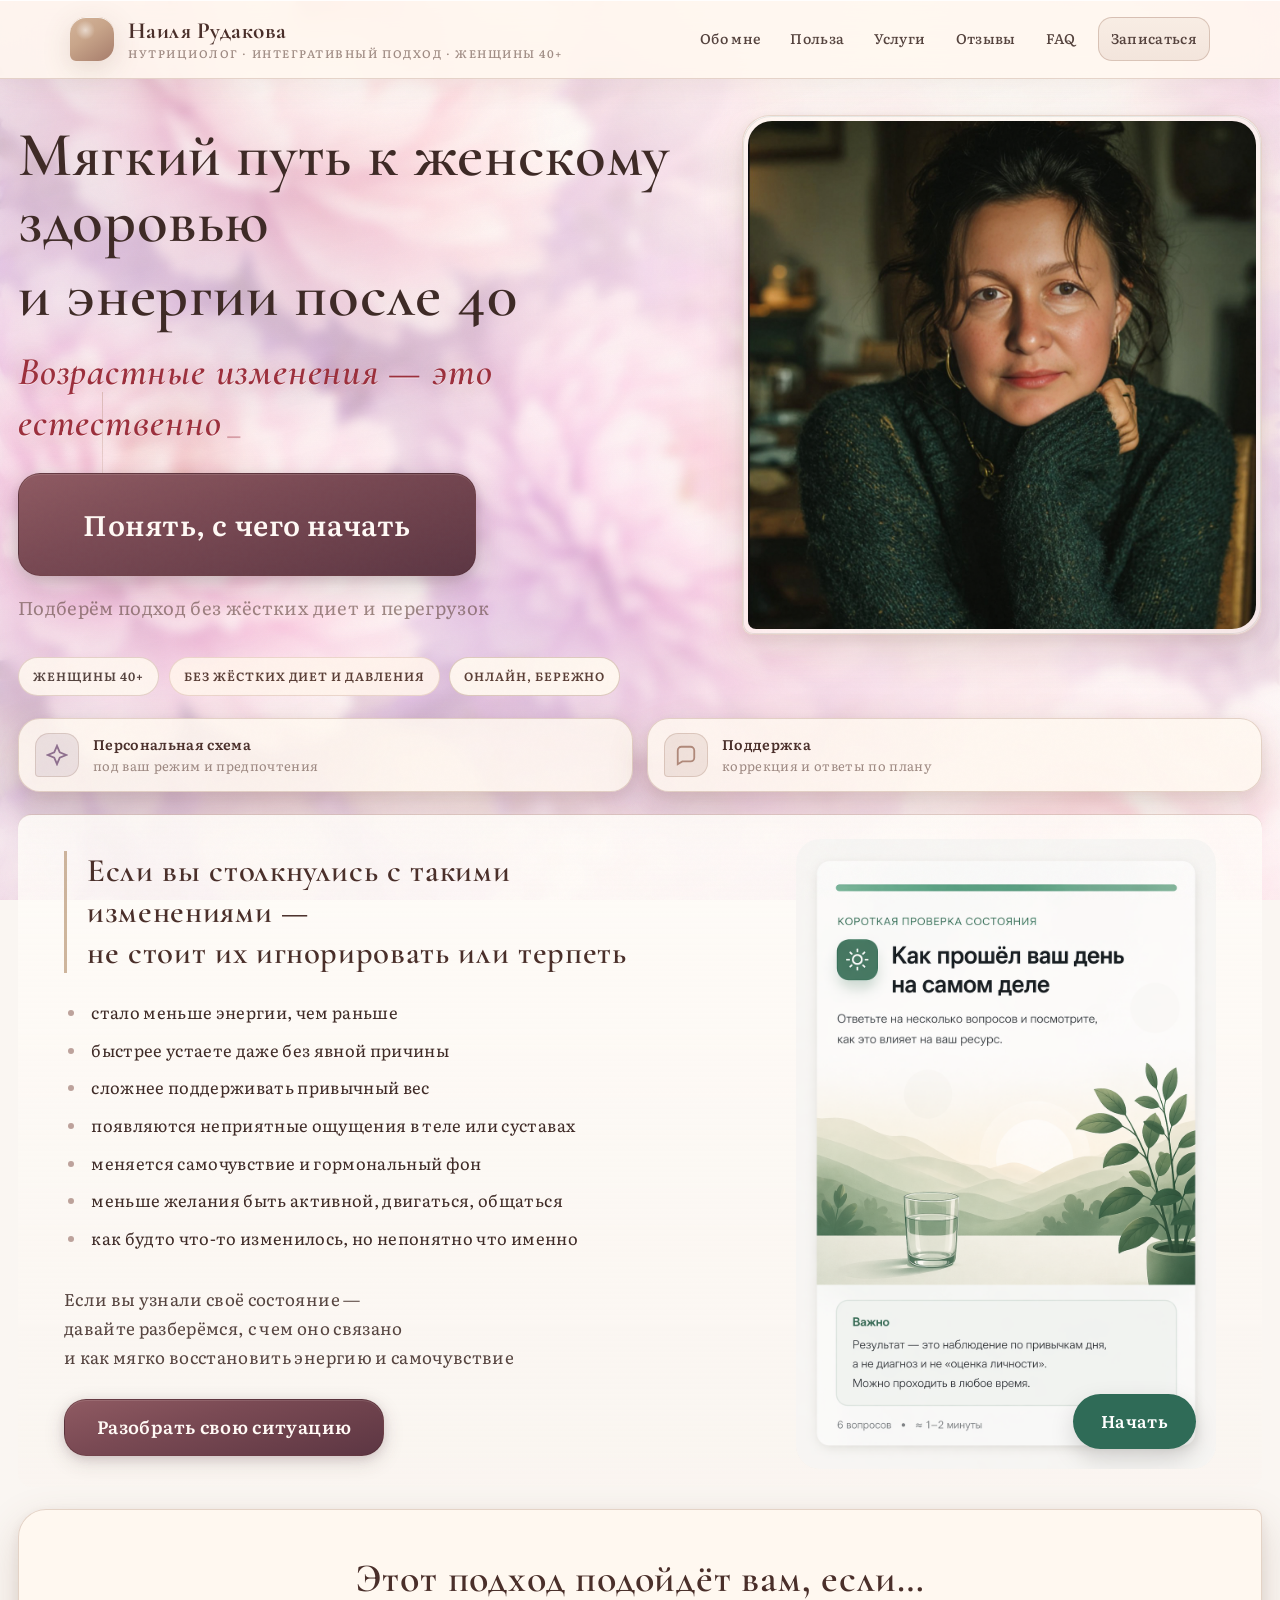
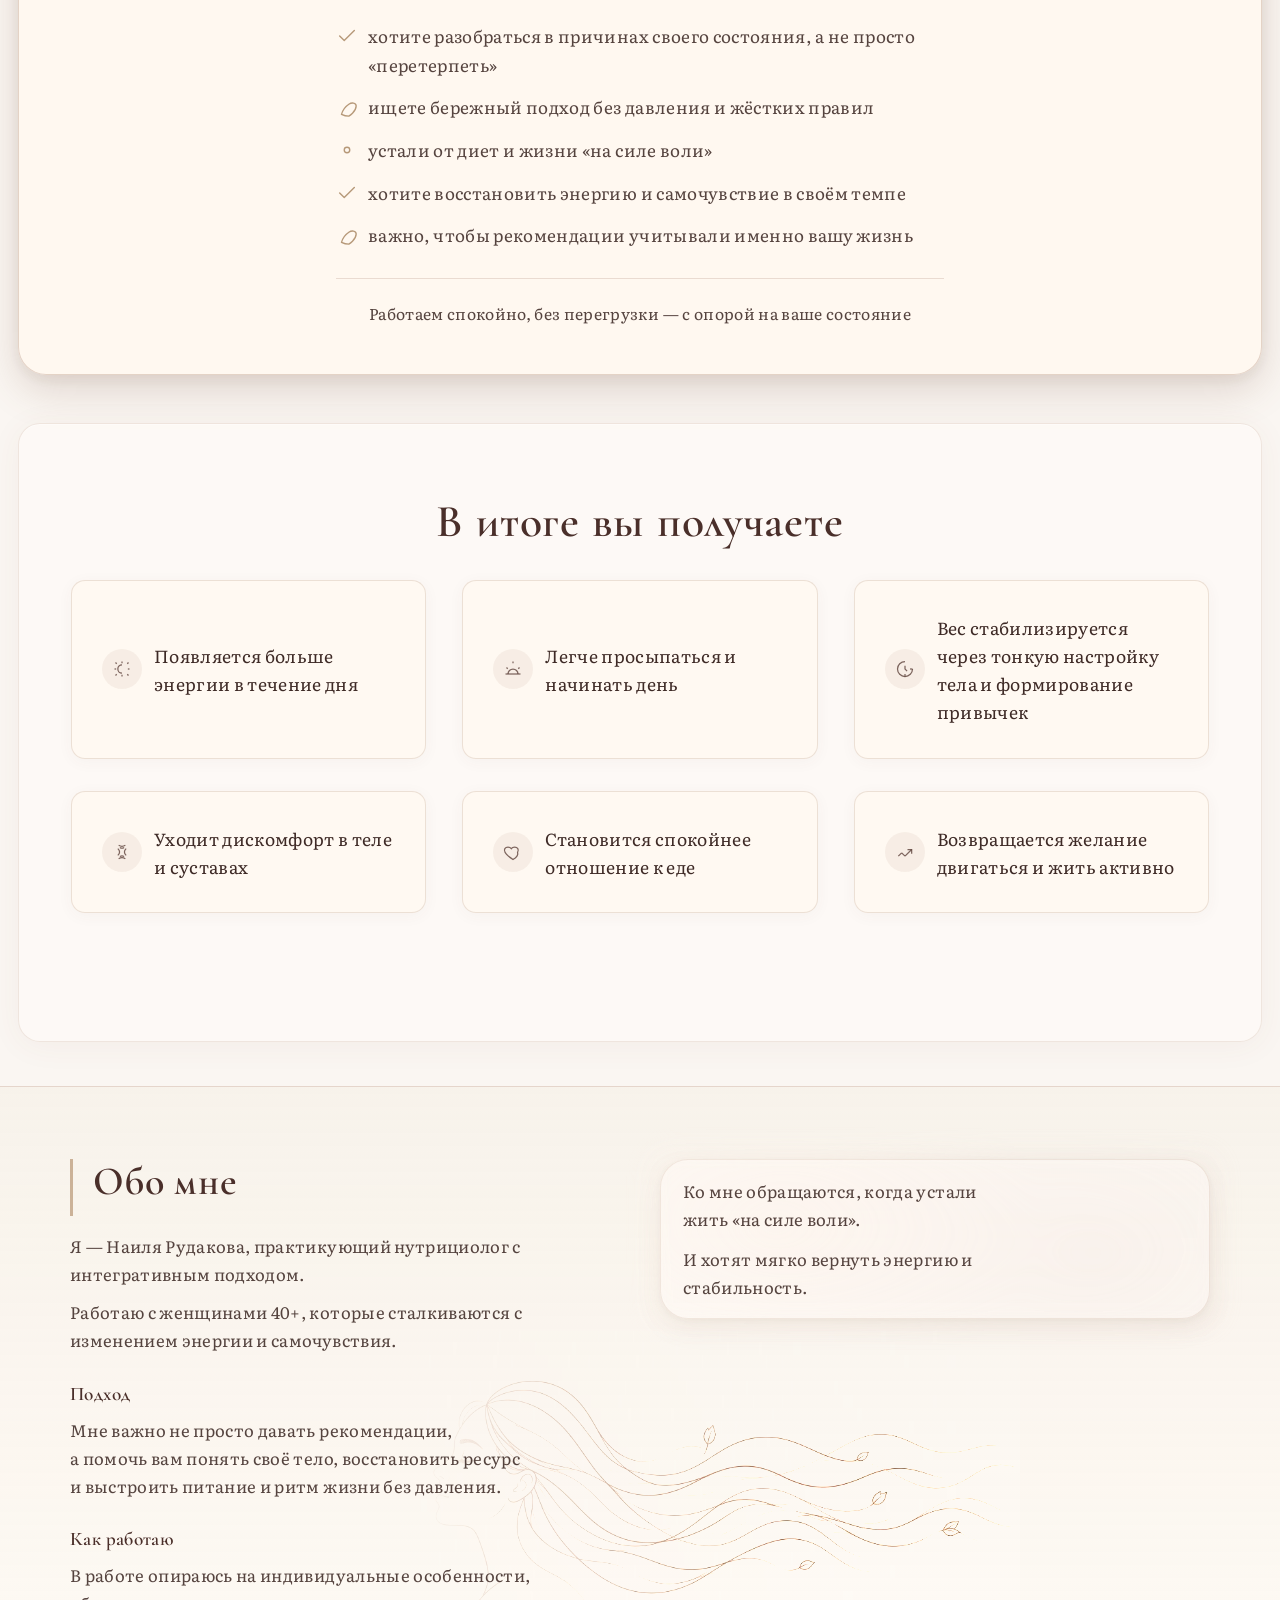
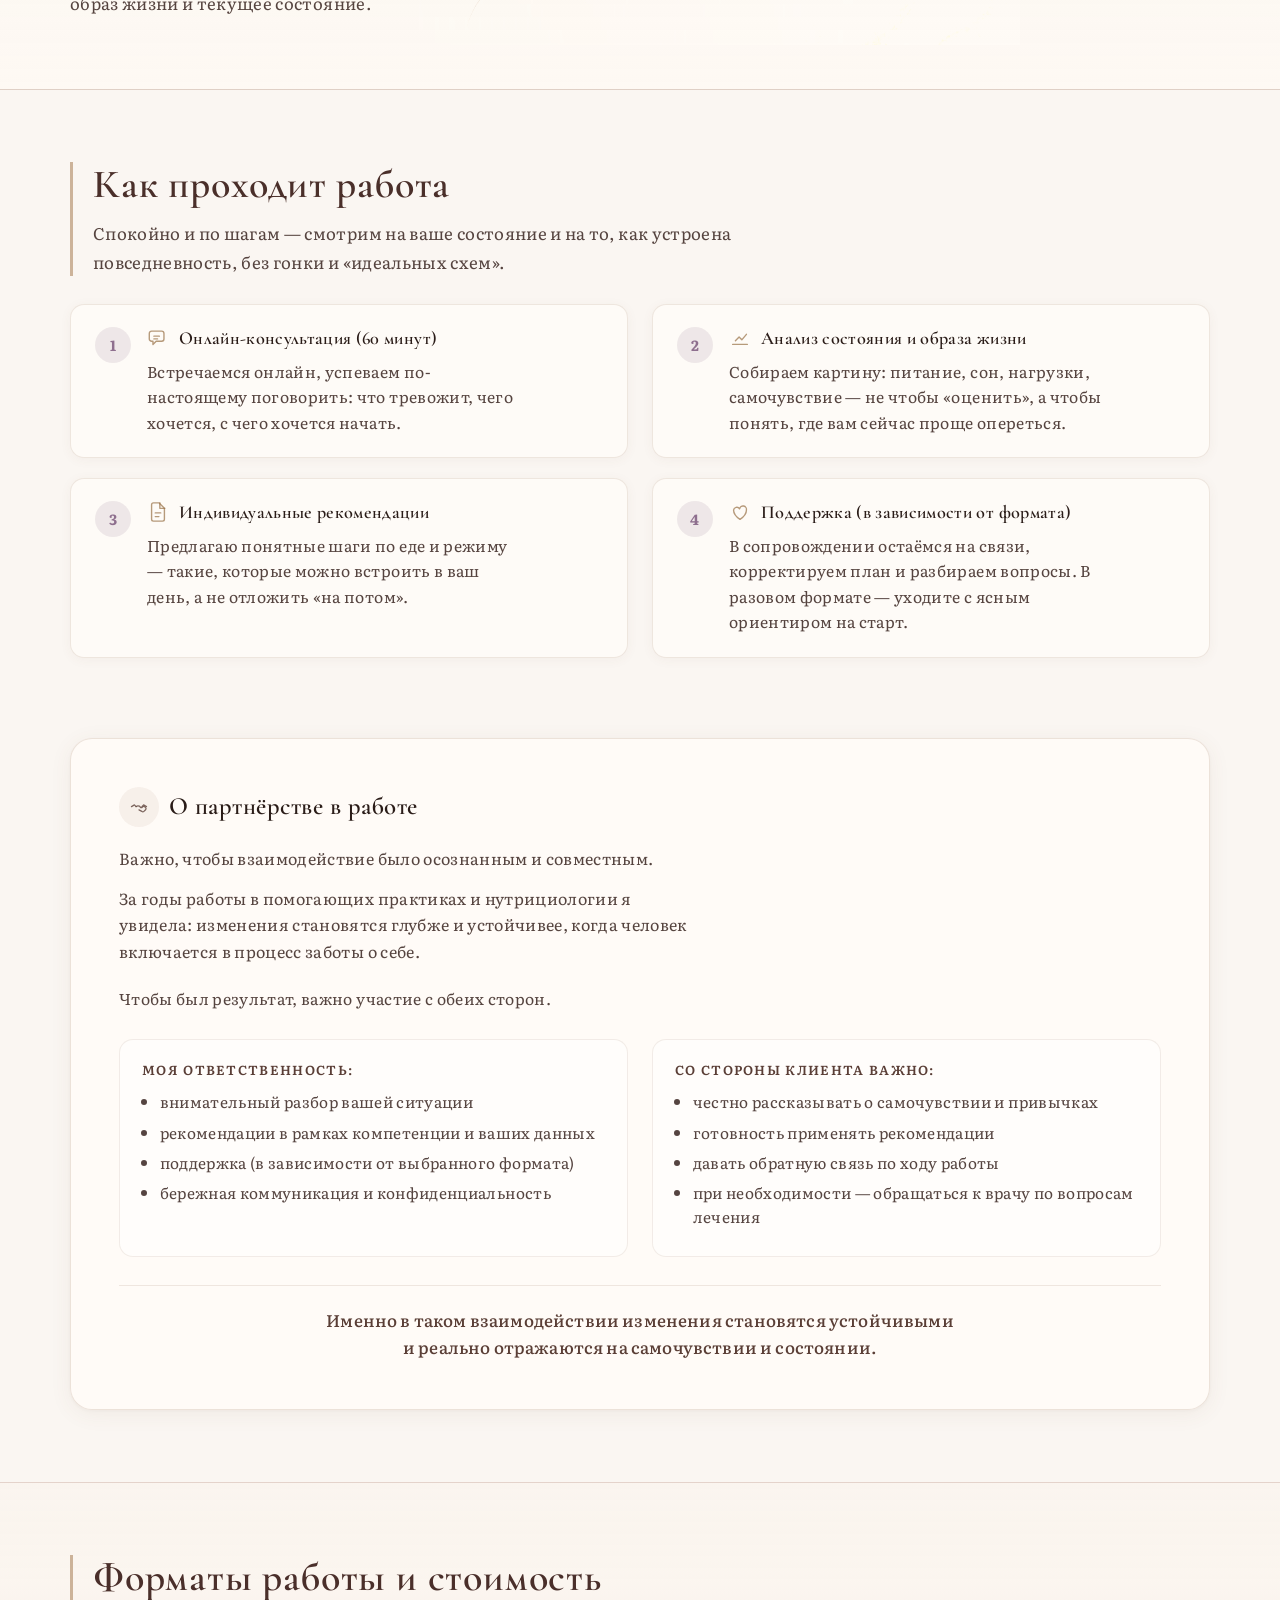
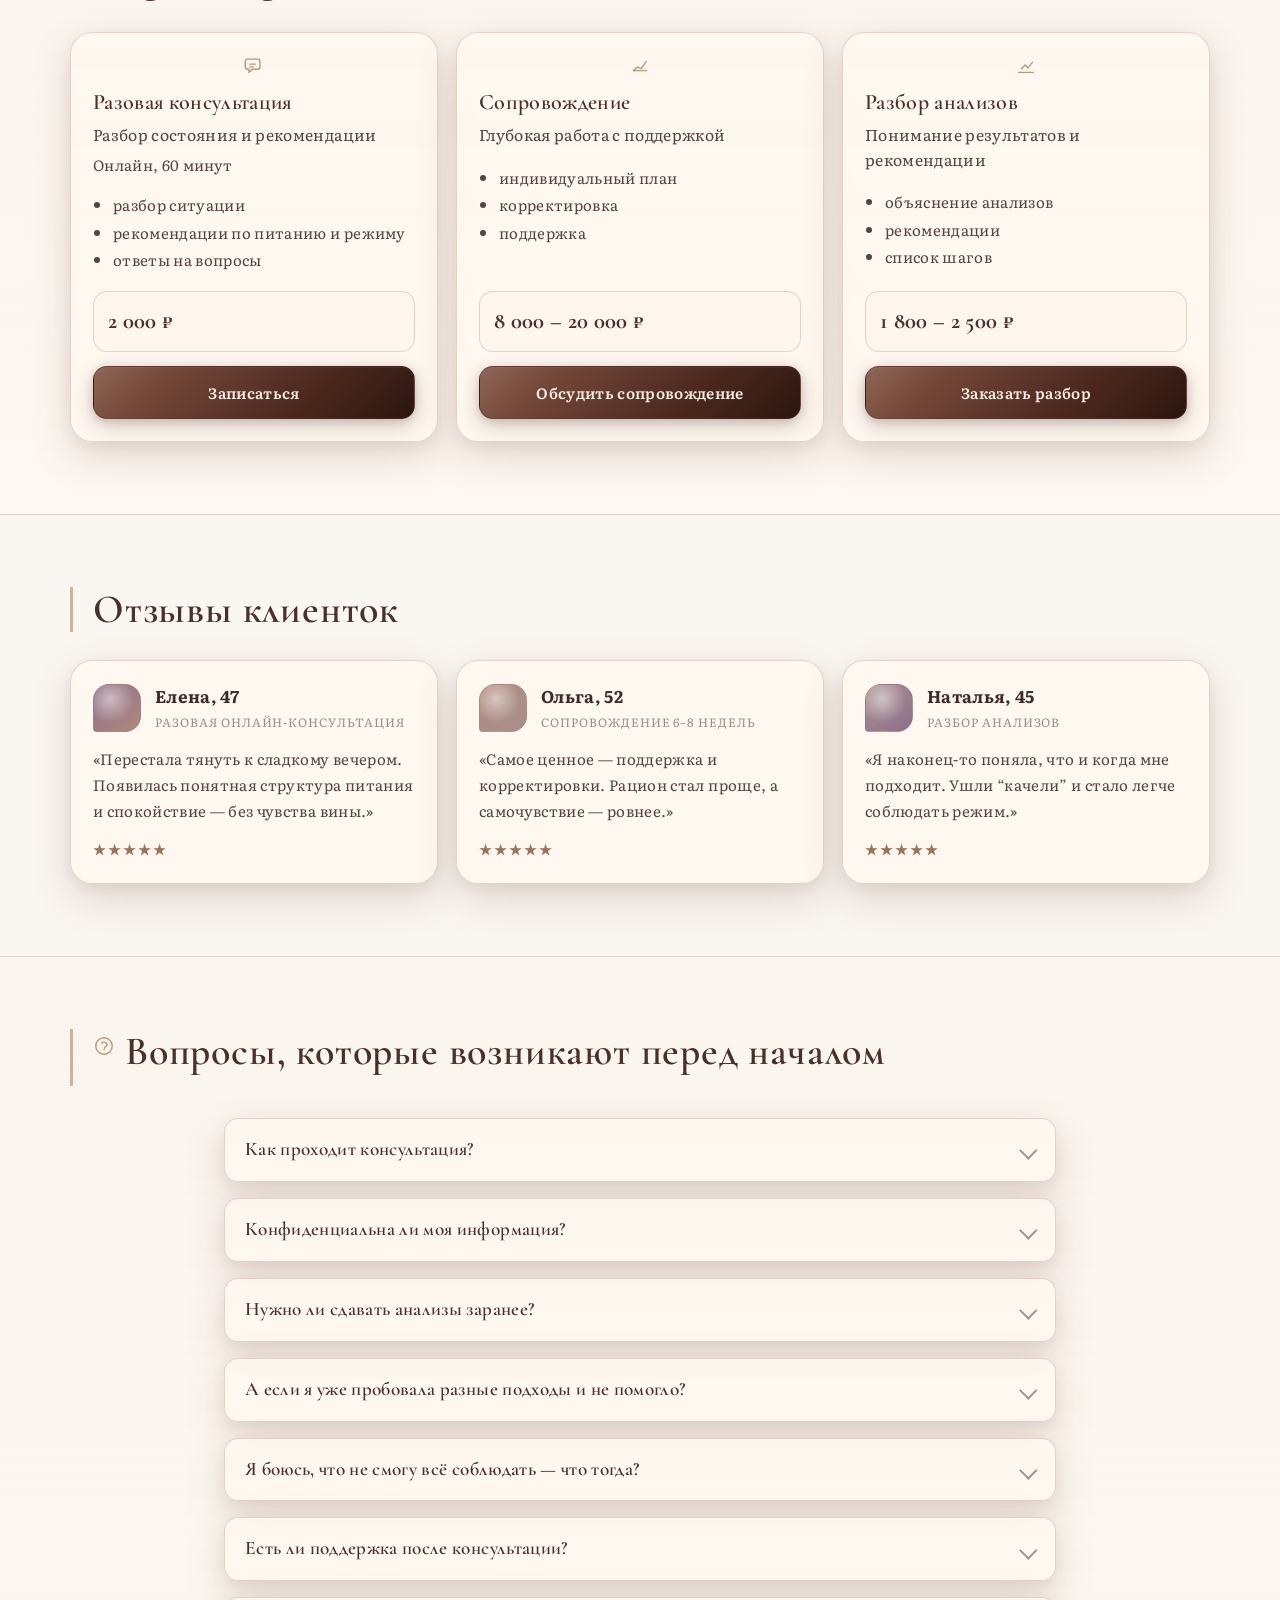
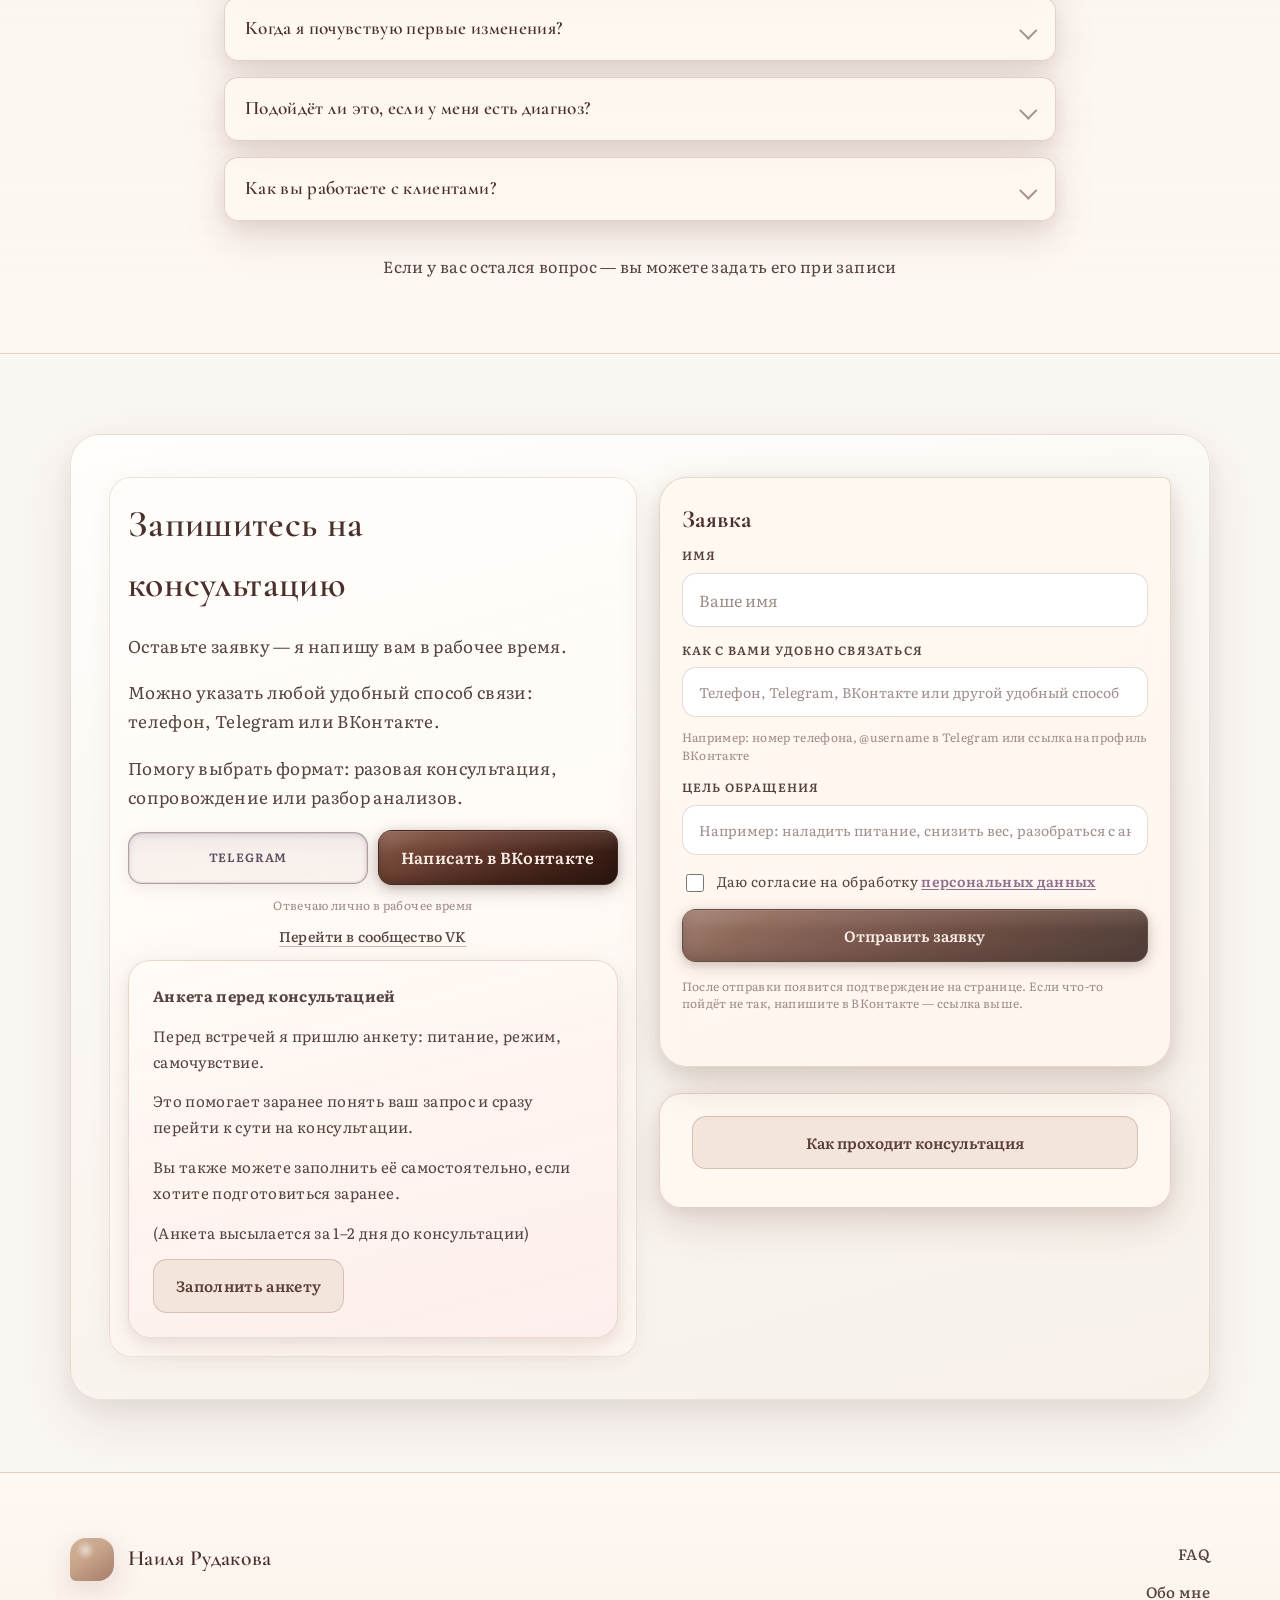
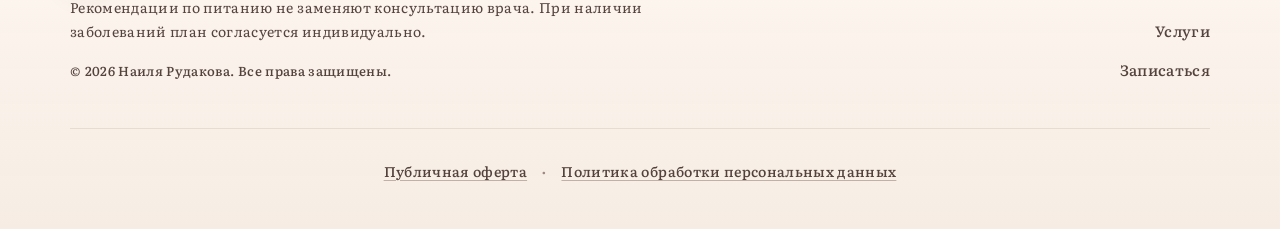
==== index.html @ 6309d4cb "add basic SEO setup" ====
<!doctype html>
<html lang="ru">
  <head>
    <meta charset="UTF-8" />
    <meta name="viewport" content="width=device-width, initial-scale=1" />
    <title>Нутрициолог Наиля Рудакова — питание без жёстких диет и давления</title>
    <meta
      name="description"
      content="Консультации нутрициолога Наили Рудаковой: мягкий подход к питанию, поддержка привычек, работа с режимом, самочувствием и отношением к еде без жёстких диет."
    />
    <link rel="canonical" href="https://natur-sate.vercel.app/" />
    <meta name="robots" content="index, follow" />

    <meta property="og:type" content="website" />
    <meta property="og:url" content="https://natur-sate.vercel.app/" />
    <meta property="og:title" content="Нутрициолог Наиля Рудакова" />
    <meta
      property="og:description"
      content="Мягкий подход к питанию без жёстких диет, давления и чувства вины. Консультации и сопровождение нутрициолога."
    />
    <meta property="og:site_name" content="Нутрициолог Наиля Рудакова" />

    <meta name="twitter:card" content="summary_large_image" />
    <meta name="twitter:title" content="Нутрициолог Наиля Рудакова" />
    <meta
      name="twitter:description"
      content="Мягкий подход к питанию без жёстких диет, давления и чувства вины."
    />

    <link rel="preconnect" href="https://fonts.googleapis.com" />
    <link rel="preconnect" href="https://fonts.gstatic.com" crossorigin />
    <link
      href="https://fonts.googleapis.com/css2?family=Cormorant+Garamond:ital,wght@0,500;0,600;0,700;1,500;1,600&family=Literata:ital,wght@0,400;0,500;0,600;1,400&display=swap"
      rel="stylesheet"
    />

    <link rel="stylesheet" href="./styles.css?v=icons-1" />
  </head>

  <body>
    <a class="skip-link" href="#main">Перейти к содержимому</a>
    <div class="page-noise" aria-hidden="true"></div>
    <div class="page-bloom page-bloom--1" aria-hidden="true"></div>
    <div class="page-bloom page-bloom--2" aria-hidden="true"></div>

    <header class="site-header">
      <div class="container header-inner">
        <a class="brand" href="#top" aria-label="На главную">
          <span class="brand-mark" aria-hidden="true"></span>
          <span class="brand-text">
            <span class="brand-name">Наиля Рудакова</span>
            <span class="brand-sub">нутрициолог · интегративный подход · женщины 40+</span>
          </span>
        </a>

        <nav class="nav" aria-label="Навигация">
          <a href="#about">Обо мне</a>
          <a href="#easier">Польза</a>
          <a href="#programs">Услуги</a>
          <a href="#reviews">Отзывы</a>
          <a href="#faq">FAQ</a>
          <a class="nav-cta" href="#contact">Записаться</a>
        </nav>

        <button class="burger" type="button" aria-label="Открыть меню" aria-expanded="false">
          <span class="burger-lines" aria-hidden="true"></span>
        </button>
      </div>

      <div class="mobile-nav" aria-label="Мобильная навигация">
        <a href="#about">Обо мне</a>
        <a href="#easier">Польза</a>
        <a href="#programs">Услуги</a>
        <a href="#reviews">Отзывы</a>
        <a href="#faq">FAQ</a>
        <a class="nav-cta" href="#contact">Записаться</a>
      </div>
    </header>

    <main id="main">
      <section class="hero" id="top">
        <div class="container hero-body">
          <div class="hero-main-row">
            <div class="hero-copy">
              <h1 class="hero-title">
                Мягкий путь к женскому здоровью
                <span class="text-accent">и энергии после 40</span>
              </h1>
              <p class="hero-subtitle" id="heroSubtitle" aria-live="polite">
                <span class="hero-subtitle__text" id="heroSubtitleText"></span
                ><span class="hero-subtitle__cursor" id="heroSubtitleCursor" aria-hidden="true"
                  >_</span
                >
              </p>

              <div class="hero-cta">
                <a
                  class="hero-cta__btn"
                  href="https://t.me/nutri_helper1_bot?start=site"
                  target="_blank"
                  rel="noopener noreferrer"
                  >Понять, с чего начать</a>
                <p class="hero-cta__hint">Подберём подход без жёстких диет и перегрузок</p>
              </div>
            </div>

            <figure class="hero-portrait">
              <div class="hero-portrait-frame">
                <img
                  src="./IMG_20260403_135701_228.jpg"
                  alt="Наиля Рудакова — практикующий нутрициолог"
                  width="640"
                  height="640"
                  decoding="async"
                  fetchpriority="high"
                />
              </div>
            </figure>
          </div>

          <div class="hero-badges" aria-label="Ключевые преимущества">
            <span class="badge">женщины 40+</span>
            <span class="badge badge-soft">без жёстких диет и давления</span>
            <span class="badge badge-accent">онлайн, бережно</span>
          </div>

          <div class="hero-mini">
            <div class="mini-item">
              <div class="mini-icon" aria-hidden="true">
                <svg viewBox="0 0 24 24" fill="none" stroke="currentColor" stroke-width="2" stroke-linecap="round">
                  <path d="M12 2l3 7 7 3-7 3-3 7-3-7-7-3 7-3 3-7z" />
                </svg>
              </div>
              <div class="mini-text">
                <b>Персональная схема</b>
                <span>под ваш режим и предпочтения</span>
              </div>
            </div>
            <div class="mini-item">
              <div class="mini-icon" aria-hidden="true">
                <svg viewBox="0 0 24 24" fill="none" stroke="currentColor" stroke-width="2" stroke-linecap="round">
                  <path d="M21 15a4 4 0 0 1-4 4H8l-5 3V7a4 4 0 0 1 4-4h10a4 4 0 0 1 4 4v8z" />
                </svg>
              </div>
              <div class="mini-text">
                <b>Поддержка</b>
                <span>коррекция и ответы по плану</span>
              </div>
            </div>
          </div>

          <section class="recognize-section reveal-on-scroll" id="recognize" aria-labelledby="recognize-heading">
            <div class="recognize-inner">
              <div class="recognize-split">
                <div class="recognize-content">
                  <div class="section-head recognize-head">
                    <h2 id="recognize-heading">
                      Если вы столкнулись с такими изменениями —<br />
                      не стоит их игнорировать или терпеть
                    </h2>
                  </div>
                  <ul class="recognize-list">
                    <li>стало меньше энергии, чем раньше</li>
                    <li>быстрее устаете даже без явной причины</li>
                    <li>сложнее поддерживать привычный вес</li>
                    <li>появляются неприятные ощущения в теле или суставах</li>
                    <li>меняется самочувствие и гормональный фон</li>
                    <li>меньше желания быть активной, двигаться, общаться</li>
                    <li>как будто что-то изменилось, но непонятно что именно</li>
                  </ul>
                  <p class="recognize-bridge">
                    Если вы узнали своё состояние —<br />
                    давайте разберёмся, с чем оно связано<br />
                    и как мягко восстановить энергию и самочувствие
                  </p>
                  <div class="recognize-cta">
                    <a class="recognize-cta__btn" href="#contact">Разобрать свою ситуацию</a>
                  </div>
                </div>

                <div class="quiz-preview">
                  <a
                    class="recognize-media quiz-preview__link"
                    href="quiz/index.html?step=1"
                    target="_blank"
                    rel="noopener noreferrer"
                  >
                    <img src="quiz-preview.png" alt="Дневной ресурс" />
                  </a>

                  <a
                    href="quiz/index.html?step=1"
                    target="_blank"
                    rel="noopener noreferrer"
                    class="quiz-start-btn"
                  >
                    Начать
                  </a>
                </div>
              </div>
            </div>
          </section>

          <div class="hero-aside card aside-card" aria-label="Кому подходит">
            <div class="hero-aside-inner">
              <h3 class="aside-title">Этот подход подойдёт вам, если…</h3>
              <ul class="check-list check-list--icons">
                <li>
                  <span class="check-list__marker" aria-hidden="true">
                    <svg class="icon" viewBox="0 0 24 24" fill="none" xmlns="http://www.w3.org/2000/svg">
                      <path d="M20 6L9 17l-5-5" stroke-linecap="round" stroke-linejoin="round" />
                    </svg>
                  </span>
                  <span>хотите разобраться в причинах своего состояния, а не просто «перетерпеть»</span>
                </li>
                <li>
                  <span class="check-list__marker" aria-hidden="true">
                    <svg class="icon" viewBox="0 0 24 24" fill="none" xmlns="http://www.w3.org/2000/svg">
                      <path
                        d="M6 20s2-7 8-11c3-2 8-2 8 2 0 6-8 11-8 11-4 0-8-2-8-2z"
                        stroke-linecap="round"
                        stroke-linejoin="round"
                      />
                    </svg>
                  </span>
                  <span>ищете бережный подход без давления и жёстких правил</span>
                </li>
                <li>
                  <span class="check-list__marker" aria-hidden="true">
                    <svg class="icon" viewBox="0 0 24 24" fill="none" xmlns="http://www.w3.org/2000/svg">
                      <circle cx="12" cy="12" r="3" />
                    </svg>
                  </span>
                  <span>устали от диет и жизни «на силе воли»</span>
                </li>
                <li>
                  <span class="check-list__marker" aria-hidden="true">
                    <svg class="icon" viewBox="0 0 24 24" fill="none" xmlns="http://www.w3.org/2000/svg">
                      <path d="M20 6L9 17l-5-5" stroke-linecap="round" stroke-linejoin="round" />
                    </svg>
                  </span>
                  <span>хотите восстановить энергию и самочувствие в своём темпе</span>
                </li>
                <li>
                  <span class="check-list__marker" aria-hidden="true">
                    <svg class="icon" viewBox="0 0 24 24" fill="none" xmlns="http://www.w3.org/2000/svg">
                      <path
                        d="M6 20s2-7 8-11c3-2 8-2 8 2 0 6-8 11-8 11-4 0-8-2-8-2z"
                        stroke-linecap="round"
                        stroke-linejoin="round"
                      />
                    </svg>
                  </span>
                  <span>важно, чтобы рекомендации учитывали именно вашу жизнь</span>
                </li>
              </ul>
              <p class="aside-foot muted">Работаем спокойно, без перегрузки — с опорой на ваше состояние</p>
            </div>
          </div>

          <section class="results-ease reveal-on-scroll" id="easier" aria-labelledby="results-ease-title">
            <div class="results-ease__inner">
              <h2 class="results-ease__title" id="results-ease-title">В итоге вы получаете</h2>
              <ul class="results-ease__grid" role="list">
                <li class="icon-wrap">
                  <span class="icon-circle" aria-hidden="true">
                    <svg class="icon" viewBox="0 0 24 24">
                      <path d="M12 3v2" />
                      <path d="M12 19v2" />
                      <path d="M4.22 4.22l1.42 1.42" />
                      <path d="M18.36 18.36l1.42 1.42" />
                      <path d="M3 12h2" />
                      <path d="M19 12h2" />
                      <path d="M4.22 19.78l1.42-1.42" />
                      <path d="M18.36 5.64l1.42-1.42" />
                      <path d="M12 7a5 5 0 1 0 0 10" />
                    </svg>
                  </span>
                  <span>Появляется больше энергии в течение дня</span>
                </li>
                <li class="icon-wrap">
                  <span class="icon-circle" aria-hidden="true">
                    <svg class="icon" viewBox="0 0 24 24">
                      <path d="M12 3v2" />
                      <path d="M4.22 10.22l1.42 1.42" />
                      <path d="M18.36 11.64l1.42-1.42" />
                      <path d="M3 18h18" />
                      <path d="M6 18a6 6 0 0 1 12 0" />
                    </svg>
                  </span>
                  <span>Легче просыпаться и начинать день</span>
                </li>
                <li class="icon-wrap">
                  <span class="icon-circle" aria-hidden="true">
                    <svg class="icon" viewBox="0 0 24 24">
                      <path d="M12 3a9 9 0 1 0 9 9" />
                      <path d="M21 12h-3" />
                      <path d="M12 21v-3" />
                      <path d="M12 8v4l2.5 2.5" />
                    </svg>
                  </span>
                  <span>Вес стабилизируется через тонкую настройку тела и формирование привычек</span>
                </li>
                <li class="icon-wrap">
                  <span class="icon-circle" aria-hidden="true">
                    <svg class="icon" viewBox="0 0 24 24">
                      <path d="M8 4c2.5 1.5 5.5 1.5 8 0" />
                      <path d="M8 20c2.5-1.5 5.5-1.5 8 0" />
                      <path d="M9.5 6.5c1.6 1.1 3.4 1.1 5 0" />
                      <path d="M9.5 17.5c1.6-1.1 3.4-1.1 5 0" />
                      <path d="M7 8c2.8 2.6 2.8 5.4 0 8" />
                      <path d="M17 8c-2.8 2.6-2.8 5.4 0 8" />
                    </svg>
                  </span>
                  <span>Уходит дискомфорт в теле и суставах</span>
                </li>
                <li class="icon-wrap">
                  <span class="icon-circle" aria-hidden="true">
                    <svg class="icon" viewBox="0 0 24 24">
                      <path d="M12 21s-7-4.35-9.5-8.5C.4 8.9 2.7 6 6 6c1.7 0 3.1.8 4 2 0 0 1.2-2 4-2 3.3 0 5.6 2.9 3.5 6.5C19 16.65 12 21 12 21z" />
                    </svg>
                  </span>
                  <span>Становится спокойнее отношение к еде</span>
                </li>
                <li class="icon-wrap">
                  <span class="icon-circle" aria-hidden="true">
                    <svg class="icon" viewBox="0 0 24 24">
                      <path d="M4 17l4-4" />
                      <path d="M8 13l4 4" />
                      <path d="M12 17l8-8" />
                      <path d="M15 9h5v5" />
                    </svg>
                  </span>
                  <span>Возвращается желание двигаться и жить активно</span>
                </li>
              </ul>
            </div>
          </section>
        </div>
      </section>

      <section class="section section-soft reveal-on-scroll about-section" id="about">
        <div class="container">
          <div class="about-layout">
            <div class="section-head about-layout__head">
              <h2>Обо мне</h2>
            </div>
            <div class="about-layout__intro about-blocks">
              <div class="about-block">
                <p class="muted">Я — Наиля Рудакова, практикующий нутрициолог с интегративным подходом.</p>
                <p class="muted">
                  Работаю с женщинами 40+, которые сталкиваются с изменением энергии и самочувствия.
                </p>
              </div>
              <div class="about-block">
                <h3 class="about-block__label">Подход</h3>
                <p class="muted">
                  Мне важно не просто давать рекомендации,<br />
                  а помочь вам понять своё тело, восстановить ресурс<br />
                  и выстроить питание и ритм жизни без давления.
                </p>
              </div>
              <div class="about-block">
                <h3 class="about-block__label">Как работаю</h3>
                <p class="muted">
                  В работе опираюсь на индивидуальные особенности,<br />
                  образ жизни и текущее состояние.
                </p>
              </div>
            </div>

            <div class="about-body card about-card about-layout__card about-card--note">
              <p class="muted">Ко мне обращаются, когда устали жить «на силе воли».</p>
              <p class="muted">И хотят мягко вернуть энергию и стабильность.</p>
            </div>
          </div>
        </div>
      </section>

      <section class="section reveal-on-scroll work-flow-section" id="how-it-works" aria-labelledby="how-it-works-title">
        <div class="container work-flow-stack">
          <div class="work-flow-block work-flow-block--steps">
            <div class="section-head work-flow-block__head">
              <h2 id="how-it-works-title">Как проходит работа</h2>
              <p class="work-steps-lead">
                Спокойно и по шагам — смотрим на ваше состояние и на то, как устроена повседневность, без гонки и «идеальных схем».
              </p>
            </div>
            <ol class="work-steps" role="list">
              <li class="work-steps__item">
                <span class="work-steps__num" aria-hidden="true">1</span>
                <div class="work-steps__body">
                  <div class="icon-wrap work-steps__title-row">
                    <svg class="icon" viewBox="0 0 24 24" fill="none" xmlns="http://www.w3.org/2000/svg" aria-hidden="true">
                      <path
                        d="M5 4.5h11a2.5 2.5 0 0 1 2.5 2.5v6a2.5 2.5 0 0 1-2.5 2.5H10l-3.5 3.5V15.5H5A2.5 2.5 0 0 1 2.5 13V7A2.5 2.5 0 0 1 5 4.5z"
                        stroke-linejoin="round"
                      />
                      <path d="M7.5 10h6M7.5 13h4" stroke-linecap="round" />
                    </svg>
                    <p class="work-steps__line">Онлайн-консультация (60 минут)</p>
                  </div>
                  <p class="work-steps__hint muted">
                    Встречаемся онлайн, успеваем по-настоящему поговорить: что тревожит, чего хочется, с чего хочется начать.
                  </p>
                </div>
              </li>
              <li class="work-steps__item">
                <span class="work-steps__num" aria-hidden="true">2</span>
                <div class="work-steps__body">
                  <div class="icon-wrap work-steps__title-row">
                    <svg class="icon" viewBox="0 0 24 24" fill="none" xmlns="http://www.w3.org/2000/svg" aria-hidden="true">
                      <path d="M4 19h16" stroke-linecap="round" />
                      <path d="M7 15l4-4 3 3 5-6" stroke-linecap="round" stroke-linejoin="round" />
                    </svg>
                    <p class="work-steps__line">Анализ состояния и образа жизни</p>
                  </div>
                  <p class="work-steps__hint muted">
                    Собираем картину: питание, сон, нагрузки, самочувствие — не чтобы «оценить», а чтобы понять, где вам сейчас проще опереться.
                  </p>
                </div>
              </li>
              <li class="work-steps__item">
                <span class="work-steps__num" aria-hidden="true">3</span>
                <div class="work-steps__body">
                  <div class="icon-wrap work-steps__title-row">
                    <svg class="icon" viewBox="0 0 24 24" fill="none" xmlns="http://www.w3.org/2000/svg" aria-hidden="true">
                      <path
                        d="M14 2H7a2 2 0 0 0-2 2v16a2 2 0 0 0 2 2h10a2 2 0 0 0 2-2V8l-6-6z"
                        stroke-linejoin="round"
                      />
                      <path d="M14 2v6h6" stroke-linejoin="round" />
                      <path d="M9 13h6M9 17h4" stroke-linecap="round" />
                    </svg>
                    <p class="work-steps__line">Индивидуальные рекомендации</p>
                  </div>
                  <p class="work-steps__hint muted">
                    Предлагаю понятные шаги по еде и режиму — такие, которые можно встроить в ваш день, а не отложить «на потом».
                  </p>
                </div>
              </li>
              <li class="work-steps__item">
                <span class="work-steps__num" aria-hidden="true">4</span>
                <div class="work-steps__body">
                  <div class="icon-wrap work-steps__title-row">
                    <svg class="icon" viewBox="0 0 24 24" fill="none" xmlns="http://www.w3.org/2000/svg" aria-hidden="true">
                      <path
                        d="M12 20C12 20 5 15.2 5 10a3.5 3.5 0 0 1 6.5-1.5A3.5 3.5 0 0 1 19 10c0 5.2-7 10-7 10z"
                        stroke-linejoin="round"
                      />
                    </svg>
                    <p class="work-steps__line">Поддержка (в зависимости от формата)</p>
                  </div>
                  <p class="work-steps__hint muted">
                    В сопровождении остаёмся на связи, корректируем план и разбираем вопросы. В разовом формате — уходите с ясным ориентиром на старт.
                  </p>
                </div>
              </li>
            </ol>
          </div>

          <div class="work-flow-block work-flow-block--partnership">
            <div class="work-partnership-panel">
              <div class="icon-wrap work-partnership-heading">
                <span class="icon-circle" aria-hidden="true">
                  <svg class="icon" viewBox="0 0 24 24" fill="none" xmlns="http://www.w3.org/2000/svg">
                    <path d="M3 11.5 6.5 9.5l2 2" stroke-linecap="round" stroke-linejoin="round" />
                    <path d="M21 11.5 17.5 9.5l-2 2" stroke-linecap="round" stroke-linejoin="round" />
                    <path
                      d="M8.5 11.5c1-1 2.5-1.2 4-.6l1.2 1.4a1.4 1.4 0 0 0 2 .2l.7-.7a1.8 1.8 0 0 1 2.5 0l1 1a1.8 1.8 0 0 1 0 2.5l-2 2a1.8 1.8 0 0 1-2.5 0L12 15.5"
                      stroke-linecap="round"
                      stroke-linejoin="round"
                    />
                  </svg>
                </span>
                <h3 class="work-flow-block__title" id="work-partnership-title">О партнёрстве в работе</h3>
              </div>

              <div class="work-partnership-intro">
                <p class="muted">Важно, чтобы взаимодействие было осознанным и совместным.</p>
                <p class="muted">
                  За годы работы в помогающих практиках и нутрициологии я увидела: изменения становятся глубже и устойчивее, когда человек включается в процесс заботы о себе.
                </p>
              </div>

              <p class="work-partnership-bridge muted">
                Чтобы был результат, важно участие с обеих сторон.
              </p>

              <div class="work-partnership-cols">
                <div class="work-partnership-card">
                  <p class="work-partnership-label">Моя ответственность:</p>
                  <ul class="work-partnership-list">
                    <li>внимательный разбор вашей ситуации</li>
                    <li>рекомендации в рамках компетенции и ваших данных</li>
                    <li>поддержка (в зависимости от выбранного формата)</li>
                    <li>бережная коммуникация и конфиденциальность</li>
                  </ul>
                </div>
                <div class="work-partnership-card">
                  <p class="work-partnership-label">Со стороны клиента важно:</p>
                  <ul class="work-partnership-list">
                    <li>честно рассказывать о самочувствии и привычках</li>
                    <li>готовность применять рекомендации</li>
                    <li>давать обратную связь по ходу работы</li>
                    <li>при необходимости — обращаться к врачу по вопросам лечения</li>
                  </ul>
                </div>
              </div>

              <p class="work-partnership-foot">
                Именно в таком взаимодействии изменения становятся устойчивыми<br />
                и реально отражаются на самочувствии и состоянии.
              </p>
            </div>
          </div>
        </div>
      </section>

      <section class="section section-soft reveal-on-scroll formats-section" id="programs" aria-labelledby="formats-title">
        <div class="container">
          <div class="section-head formats-section__head">
            <h2 id="formats-title">Форматы работы и стоимость</h2>
          </div>

          <div class="grid-3 formats-grid">
            <article class="plan format-card">
              <div class="plan-top">
                <div class="format-card__icon" aria-hidden="true">
                  <svg class="icon" viewBox="0 0 24 24" fill="none" xmlns="http://www.w3.org/2000/svg">
                    <path
                      d="M5 4.5h11a2.5 2.5 0 0 1 2.5 2.5v6a2.5 2.5 0 0 1-2.5 2.5H10l-3.5 3.5V15.5H5A2.5 2.5 0 0 1 2.5 13V7A2.5 2.5 0 0 1 5 4.5z"
                      stroke-linejoin="round"
                    />
                    <path d="M7.5 10h6M7.5 13h4" stroke-linecap="round" />
                  </svg>
                </div>
                <h3>Разовая консультация</h3>
                <p class="plan-desc">Разбор состояния и рекомендации</p>
                <p class="format-card__format muted">Онлайн, 60 минут</p>
              </div>
              <ul class="plan-list format-card__list">
                <li>разбор ситуации</li>
                <li>рекомендации по питанию и режиму</li>
                <li>ответы на вопросы</li>
              </ul>
              <div class="plan-price" aria-label="Стоимость">
                <span class="price">2 000 ₽</span>
              </div>
              <a class="btn btn-primary btn-block" href="#contact">Записаться</a>
            </article>

            <article class="plan format-card">
              <div class="plan-top">
                <div class="format-card__icon" aria-hidden="true">
                  <svg class="icon" viewBox="0 0 24 24" fill="none" xmlns="http://www.w3.org/2000/svg">
                    <path d="M5 17l4-4 4 2 6-8" stroke-linecap="round" stroke-linejoin="round" />
                    <path d="M5 17h14" stroke-linecap="round" />
                  </svg>
                </div>
                <h3>Сопровождение</h3>
                <p class="plan-desc">Глубокая работа с поддержкой</p>
              </div>
              <ul class="plan-list format-card__list">
                <li>индивидуальный план</li>
                <li>корректировка</li>
                <li>поддержка</li>
              </ul>
              <div class="plan-price" aria-label="Стоимость">
                <span class="price">8 000 – 20 000 ₽</span>
              </div>
              <a class="btn btn-primary btn-block" href="#contact">Обсудить сопровождение</a>
            </article>

            <article class="plan format-card">
              <div class="plan-top">
                <div class="format-card__icon" aria-hidden="true">
                  <svg class="icon" viewBox="0 0 24 24" fill="none" xmlns="http://www.w3.org/2000/svg">
                    <path d="M4 19h16" stroke-linecap="round" />
                    <path d="M7 15l4-4 3 3 5-6" stroke-linecap="round" stroke-linejoin="round" />
                  </svg>
                </div>
                <h3>Разбор анализов</h3>
                <p class="plan-desc">Понимание результатов и рекомендации</p>
              </div>
              <ul class="plan-list format-card__list">
                <li>объяснение анализов</li>
                <li>рекомендации</li>
                <li>список шагов</li>
              </ul>
              <div class="plan-price" aria-label="Стоимость">
                <span class="price">1 800 – 2 500 ₽</span>
              </div>
              <a class="btn btn-primary btn-block" href="#contact">Заказать разбор</a>
            </article>
          </div>
        </div>
      </section>

      <section class="section reveal-on-scroll" id="reviews">
        <div class="container">
          <div class="section-head">
            <h2>Отзывы клиенток</h2>
          </div>

          <div class="grid-3">
            <article class="quote">
              <div class="quote-top">
                <span class="avatar" aria-hidden="true"></span>
                <div>
                  <b>Елена, 47</b>
                  <span class="quote-sub">разовая онлайн-консультация</span>
                </div>
              </div>
              <p class="quote-text">
                «Перестала тянуть к сладкому вечером. Появилась понятная структура питания и спокойствие — без чувства вины.»
              </p>
              <div class="stars" aria-label="Оценка: 5 из 5">
                <span aria-hidden="true">★★★★★</span>
              </div>
            </article>

            <article class="quote">
              <div class="quote-top">
                <span class="avatar avatar-2" aria-hidden="true"></span>
                <div>
                  <b>Ольга, 52</b>
                  <span class="quote-sub">сопровождение 6–8 недель</span>
                </div>
              </div>
              <p class="quote-text">
                «Самое ценное — поддержка и корректировки. Рацион стал проще, а самочувствие — ровнее.»
              </p>
              <div class="stars" aria-label="Оценка: 5 из 5">
                <span aria-hidden="true">★★★★★</span>
              </div>
            </article>

            <article class="quote">
              <div class="quote-top">
                <span class="avatar avatar-3" aria-hidden="true"></span>
                <div>
                  <b>Наталья, 45</b>
                  <span class="quote-sub">разбор анализов</span>
                </div>
              </div>
              <p class="quote-text">
                «Я наконец-то поняла, что и когда мне подходит. Ушли “качели” и стало легче соблюдать режим.»
              </p>
              <div class="stars" aria-label="Оценка: 5 из 5">
                <span aria-hidden="true">★★★★★</span>
              </div>
            </article>
          </div>
        </div>
      </section>

      <section class="section section-soft reveal-on-scroll faq-section" id="faq" aria-labelledby="faq-title">
        <div class="container">
          <div class="section-head faq-section__head">
            <div class="icon-wrap faq-section__title-row">
              <svg class="icon" viewBox="0 0 24 24" fill="none" xmlns="http://www.w3.org/2000/svg" aria-hidden="true">
                <circle cx="12" cy="12" r="9" />
                <path d="M12 16.2v-.2" stroke-linecap="round" />
                <path
                  d="M9.6 9.3A3.2 3.2 0 0 1 14 8.2a2.4 2.4 0 0 1-.2 4.4 1.8 1.8 0 0 0-1.3 1.7v.3"
                  stroke-linecap="round"
                  stroke-linejoin="round"
                />
              </svg>
              <h2 id="faq-title">Вопросы, которые возникают перед началом</h2>
            </div>
          </div>

          <div class="faq" id="faq-accordion">
            <details class="faq-item">
              <summary><span class="faq-item__q">Как проходит консультация?</span></summary>
              <div class="faq-body">
                <p>Онлайн (видео или аудио), длительность — около 60 минут.</p>
                <p>
                  Мы подробно разбираем ваше состояние, питание, образ жизни и возможные причины самочувствия.
                </p>
              </div>
            </details>

            <details class="faq-item">
              <summary><span class="faq-item__q">Конфиденциальна ли моя информация?</span></summary>
              <div class="faq-body">
                <p>Да, вся информация, которой вы делитесь, остаётся конфиденциальной.</p>
                <p>Я не передаю данные третьим лицам и использую их только в рамках нашей работы.</p>
                <p>Вы можете спокойно говорить о своём состоянии и привычках — это остаётся между нами.</p>
              </div>
            </details>

            <details class="faq-item">
              <summary><span class="faq-item__q">Нужно ли сдавать анализы заранее?</span></summary>
              <div class="faq-body">
                <p>Нет, это не обязательно.</p>
                <p>Если анализы есть — мы их разберём.</p>
                <p>Если нет — работаем с текущим состоянием и при необходимости определяем, что стоит проверить.</p>
              </div>
            </details>

            <details class="faq-item">
              <summary><span class="faq-item__q">А если я уже пробовала разные подходы и не помогло?</span></summary>
              <div class="faq-body">
                <p>Это частая ситуация.</p>
                <p>Обычно проблема не в вас, а в том, что рекомендации не учитывали ваш образ жизни и состояние.</p>
                <p>Здесь мы разбираемся глубже и подбираем подход под вас.</p>
              </div>
            </details>

            <details class="faq-item">
              <summary><span class="faq-item__q">Я боюсь, что не смогу всё соблюдать — что тогда?</span></summary>
              <div class="faq-body">
                <p>Здесь нет задачи делать идеально.</p>
                <p>Мы выстраиваем изменения постепенно и в вашем темпе — так, чтобы это можно было встроить в реальную жизнь.</p>
              </div>
            </details>

            <details class="faq-item">
              <summary><span class="faq-item__q">Есть ли поддержка после консультации?</span></summary>
              <div class="faq-body">
                <p>Да, но она зависит от формата работы.</p>
                <p>После разовой консультации можно задать уточняющие вопросы в течение ограниченного времени.</p>
                <p>В сопровождении предусмотрена регулярная поддержка и корректировка процесса.</p>
              </div>
            </details>

            <details class="faq-item">
              <summary><span class="faq-item__q">Когда я почувствую первые изменения?</span></summary>
              <div class="faq-body">
                <p>Первые изменения многие замечают уже в процессе.</p>
                <p>Но устойчивый результат — это постепенная работа, а не быстрые решения.</p>
              </div>
            </details>

            <details class="faq-item">
              <summary><span class="faq-item__q">Подойдёт ли это, если у меня есть диагноз?</span></summary>
              <div class="faq-body">
                <p>Консультация не заменяет врача.</p>
                <p>Но может быть хорошей поддержкой: мы работаем с питанием, образом жизни и ресурсом организма.</p>
              </div>
            </details>

            <details class="faq-item">
              <summary><span class="faq-item__q">Как вы работаете с клиентами?</span></summary>
              <div class="faq-body">
                <p>В работе для меня важно:</p>
                <ul class="faq-list">
                  <li>уважительное и внимательное отношение к каждому клиенту</li>
                  <li>конфиденциальность всей информации</li>
                  <li>рекомендации на основе современных научных данных</li>
                  <li>индивидуальный подход с учётом состояния и образа жизни</li>
                  <li>честность: без обещаний быстрых или «чудесных» результатов</li>
                  <li>мягкие и постепенные изменения</li>
                </ul>
                <p>Моя задача — помочь вам лучше понять свой организм и поддержать его ресурс.</p>
              </div>
            </details>
          </div>

          <p class="faq-foot muted">
            Если у вас остался вопрос — вы можете задать его при записи
          </p>
        </div>
      </section>

      <section class="section contact-section reveal-on-scroll" id="contact">
        <div class="container">
          <div class="contact-grid">
            <div class="contact-left">
              <div class="consult-section">
                <div class="consult-text">
                  <h2>Запишитесь на консультацию</h2>
                  <p class="muted">Оставьте заявку — я напишу вам в рабочее время.</p>
                  <p class="muted">Можно указать любой удобный способ связи: телефон, Telegram или ВКонтакте.</p>
                  <p class="muted">Помогу выбрать формат: разовая консультация, сопровождение или разбор анализов.</p>
                </div>
              </div>

              <!-- Замените href: vk.me — личные сообщения, vk.com — группа -->
              <div class="contact-chips contact-chips--stack" aria-label="Контакты">
                <div class="contact-chips__row">
                  <a
                    class="contact-chips__telegram"
                    href="https://t.me/divakara666"
                    target="_blank"
                    rel="noopener noreferrer"
                  >
                    Telegram
                  </a>
                  <a
                    class="btn btn-primary contact-chips__vk"
                    href="https://vk.me/id3392666"
                    target="_blank"
                    rel="noopener noreferrer"
                  >
                    Написать в ВКонтакте
                  </a>
                </div>
                <p class="contact-chips__vk-caption">Отвечаю лично в рабочее время</p>
                <a
                  class="contact-chips__vk-group"
                  href="https://vk.com/svetlyeputi"
                  target="_blank"
                  rel="noopener noreferrer"
                >
                  Перейти в сообщество VK
                </a>
              </div>

              <div class="anketa-card">
                <div class="anketa-block anketa-block--left" aria-label="Анкета перед консультацией">
                  <p class="anketa-block__text muted"><strong>Анкета перед консультацией</strong></p>
                  <p class="anketa-block__text muted">
                    Перед встречей я пришлю анкету: питание, режим, самочувствие.
                  </p>
                  <p class="anketa-block__text muted">
                    Это помогает заранее понять ваш запрос и сразу перейти к сути на консультации.
                  </p>
                  <p class="anketa-block__text muted">
                    Вы также можете заполнить её самостоятельно, если хотите подготовиться заранее.
                  </p>
                  <p class="anketa-block__text muted">(Анкета высылается за 1–2 дня до консультации)</p>
                  <a
                    class="btn btn-ghost anketa-block__btn"
                    href="https://forms.yandex.ru/u/674ffd04e010db2bc1b2e564/"
                    target="_blank"
                    rel="noopener noreferrer"
                  >
                    Заполнить анкету
                  </a>
                </div>
              </div>
            </div>

            <div class="contact-right-stack">
              <div class="contact-right card" id="form">
                <h3 class="card-title">Заявка</h3>
                <form id="contactForm" class="form">
                  <label class="field">
                    <span class="label">Имя</span>
                    <input name="name" type="text" placeholder="Ваше имя" required />
                  </label>
                  <label class="field">
                    <span class="label">Как с вами удобно связаться</span>
                    <input
                      name="contact"
                      type="text"
                      placeholder="Телефон, Telegram, ВКонтакте или другой удобный способ"
                      required
                      autocomplete="tel"
                    />
                    <span class="field-hint field-hint--contact">
                      Например: номер телефона, @username в Telegram или ссылка на профиль ВКонтакте
                    </span>
                  </label>
                  <label class="field">
                    <span class="label">Цель обращения</span>
                    <input
                      name="goal"
                      type="text"
                      placeholder="Например: наладить питание, снизить вес, разобраться с анализами"
                    />
                  </label>
                  <label class="field field-contact-consent" for="contactConsent">
                    <input type="checkbox" id="contactConsent" name="consent" />
                    <span class="contact-consent-personal">
                      Даю согласие на обработку
                      <a href="./politika-pd.html" target="_blank" rel="noopener noreferrer">персональных данных</a>
                    </span>
                  </label>
                  <button class="btn btn-primary btn-block" type="submit" id="contactSubmitBtn" disabled>
                    Отправить заявку
                  </button>
                  <p class="form-note">
                    После отправки появится подтверждение на странице. Если что-то пойдёт не так, напишите в ВКонтакте — ссылка выше.
                  </p>
                  <p class="form-status" id="contactStatus" role="status" aria-live="polite"></p>
                </form>
              </div>

              <div class="consult-flow-below card">
                <div class="consult-flow">
                  <button
                    type="button"
                    class="btn btn-ghost btn-block consult-flow__toggle"
                    id="consultFlowToggle"
                    aria-expanded="false"
                    aria-controls="consultFlowPanel"
                  >
                    Как проходит консультация
                  </button>
                  <div
                    class="consult-flow__wrap"
                    id="consultFlowWrap"
                    aria-hidden="true"
                  >
                    <div class="consult-flow__inner">
                      <div
                        class="consult-flow-panel"
                        id="consultFlowPanel"
                        role="region"
                        aria-labelledby="consultFlowToggle"
                      >
                        <ol class="consult-flow__steps">
                          <li>Вы оставляете заявку или пишете мне</li>
                          <li>Я связываюсь с вами и уточняю запрос</li>
                          <li>
                            Присылаете заполненную анкету и результаты анализов (если есть) за 1–2 дня до
                            консультации.
                          </li>
                          <li>Мы согласовываем удобное время</li>
                          <li>Проводим консультацию онлайн</li>
                        </ol>
                        <p class="consult-flow__outro muted">
                          Вы уходите с пониманием своих процессов и рекомендациями под ваш запрос.
                        </p>
                      </div>
                    </div>
                  </div>
                </div>
              </div>
            </div>
          </div>
        </div>
      </section>
    </main>

    <footer class="site-footer">
      <div class="container footer-shell">
        <div class="footer-columns">
          <div class="footer-col footer-col--brand">
            <div class="footer-brand">
              <span class="brand-mark" aria-hidden="true"></span>
              <b>Наиля Рудакова</b>
            </div>
            <p class="footer-note">
              Рекомендации по питанию не заменяют консультацию врача. При наличии заболеваний план согласуется индивидуально.
            </p>
            <p class="footer-copy muted">
              © <span id="year"></span> Наиля Рудакова. Все права защищены.
            </p>
          </div>
          <nav class="footer-col footer-nav" aria-label="Разделы сайта">
            <a href="#faq">FAQ</a>
            <a href="#about">Обо мне</a>
            <a href="#programs">Услуги</a>
            <a href="#contact">Записаться</a>
          </nav>
        </div>

        <div class="footer-legal-row">
          <nav class="footer-legal" aria-label="Правовая информация">
            <a href="./oferta.html">Публичная оферта</a>
            <span class="footer-legal-sep" aria-hidden="true">·</span>
            <a href="./politika-pd.html">Политика обработки персональных данных</a>
          </nav>
        </div>
      </div>
    </footer>

    <script src="https://cdn.jsdelivr.net/npm/gsap@3.12.5/dist/gsap.min.js" defer></script>
    <script src="./script.js" defer></script>
  </body>
</html>
---- styles.css ----
:root{
  /* Роза + кофе + беж: мягко, но уверенно, аудитория 40+ */
  --bg-deep: #faf6f2;
  --bg-mid: #f5ebe4;
  --surface: rgba(255, 248, 242, 0.9);
  --surface-2: rgba(255, 244, 236, 0.97);
  --surface-inset: rgba(255, 246, 238, 0.95);
  --surface-elevated: #fff9f4;
  /* Карточки и формы: тёплый крем + кофейная тень */
  --surface-card: rgba(255, 248, 240, 0.85);
  --surface-glass: rgba(255, 248, 240, 0.88);
  --text: #3e2a26;
  --heading: #4a2f2a;
  --muted: rgba(62, 42, 38, 0.88);
  --muted-2: rgba(90, 62, 54, 0.58);
  --border: rgba(160, 120, 100, 0.28);
  --border-card: rgba(185, 150, 130, 0.38);
  --shadow: 0 6px 32px rgba(100, 70, 55, 0.08);
  --shadow-card: 0 15px 40px rgba(120, 80, 60, 0.2), 0 4px 14px rgba(100, 75, 60, 0.08);
  --shadow-card-hover: 0 22px 48px rgba(110, 72, 55, 0.26), 0 8px 20px rgba(100, 75, 60, 0.12);
  --shadow-glass: 0 15px 40px rgba(120, 80, 60, 0.2), 0 6px 18px rgba(100, 75, 60, 0.1);

  /* Приглушённый сирень — акценты без «облака» */
  --accent: #8e6f8e;
  --accent-dim: rgba(142, 111, 142, 0.14);
  --accent-2: #b0897a;
  --accent-2-dim: rgba(176, 137, 122, 0.16);
  --accent-3: #a8908e;
  /* Подзаголовок hero: тёплый акцент к палитре кофе/розы (контраст бежу, не неон) */
  --subtitle-accent: #9c2f3c;
  --subtitle-accent-glow: rgba(156, 47, 60, 0.32);
  --ink: #2a1c18;
  --ink-soft: #5a3e36;
  --accent-gold: #9a7358;

  --font-display: "Cormorant Garamond", "Times New Roman", Georgia, serif;
  --font-body: "Literata", "Georgia", serif;

  --radius-lg: 22px;
  --radius-md: 14px;
  --radius-sm: 10px;

  --container: 1140px;
  --container-hero: 1280px;

  /* Полноэкранный фон с пионами (файл в корне проекта) */
  --page-bg-image: url("./flowers.png");
}

*{ box-sizing: border-box; }

/* Минималистичные SVG-иконки (outline) */
.icon{
  width: 22px;
  height: 22px;
  stroke: currentColor;
  stroke-width: 1.5;
  fill: none;
  flex-shrink: 0;
}
.icon-wrap{
  display: flex;
  align-items: center;
  gap: 10px;
  color: rgba(154, 115, 74, 0.72);
}
.icon-circle{
  width: 40px;
  height: 40px;
  border-radius: 50%;
  display: flex;
  align-items: center;
  justify-content: center;
  flex-shrink: 0;
  background: rgba(176, 137, 122, 0.1);
  color: rgba(90, 62, 54, 0.78);
}
.icon-circle .icon{
  width: 20px;
  height: 20px;
}
html{
  scroll-behavior: smooth;
  background: var(--bg-deep);
}
html, body{ height: 100%; }
body{
  margin: 0;
  font-family: var(--font-body);
  font-size: 17px;
  font-weight: 400;
  font-optical-sizing: auto;
  line-height: 1.55;
  letter-spacing: 0.02em;
  background-color: var(--bg-deep);
  color: var(--text);
  overflow-x: hidden;
  position: relative;
  isolation: isolate;
}

/* Слой 1: фото цветов на весь экран, cover, без повтора, фиксированное при скролле */
body::before{
  content: "";
  position: fixed;
  inset: 0;
  z-index: 0;
  background-color: var(--bg-deep);
  background-image: var(--page-bg-image);
  background-repeat: no-repeat;
  background-position: center center;
  background-size: cover;
  background-attachment: scroll;
  pointer-events: none;
}

/* Слой 2: белая вуаль 40–60% + лёгкое размытие фото — текст читается лучше */
body::after{
  content: "";
  position: fixed;
  inset: 0;
  z-index: 1;
  pointer-events: none;
  background: linear-gradient(
    165deg,
    rgba(255, 248, 242, 0.58) 0%,
    rgba(252, 244, 236, 0.5) 40%,
    rgba(255, 250, 245, 0.62) 100%
  );
  backdrop-filter: blur(6px) saturate(1.06);
  -webkit-backdrop-filter: blur(6px) saturate(1.06);
}

/* Декоративные блики под оверлеем не нужны — убираем лишнюю отрисовку */
.page-bloom{
  display: none;
}

/* Без multiply — он затемняет светлый фон. Лёгкая фактура, почти незаметная */
.page-noise{
  pointer-events: none;
  position: fixed;
  inset: 0;
  z-index: 3;
  opacity: .018;
  mix-blend-mode: normal;
  background-image: url("data:image/svg+xml,%3Csvg viewBox='0 0 256 256' xmlns='http://www.w3.org/2000/svg'%3E%3Cfilter id='n'%3E%3CfeTurbulence type='fractalNoise' baseFrequency='0.85' numOctaves='4' stitchTiles='stitch'/%3E%3C/filter%3E%3Crect width='100%25' height='100%25' filter='url(%23n)'/%3E%3C/svg%3E");
}

a{ color: inherit; text-decoration: none; }
img{ max-width: 100%; height: auto; }

.reveal-on-scroll{
  transition:
    opacity 0.85s cubic-bezier(0.22, 1, 0.36, 1),
    transform 0.85s cubic-bezier(0.22, 1, 0.36, 1);
}
html.js-reveal-ready .reveal-on-scroll:not(.is-visible){
  opacity: 0;
  transform: translateY(26px);
}
html.js-reveal-ready .reveal-on-scroll.is-visible{
  opacity: 1;
  transform: translateY(0);
}

@keyframes fadeUp{
  from{ opacity: 0; transform: translateY(18px); }
  to{ opacity: 1; transform: translateY(0); }
}

@keyframes badgeIn{
  from{ opacity: 0; transform: translateY(12px) scale(.97); }
  to{ opacity: 1; transform: translateY(0) scale(1); }
}

main#main{
  position: relative;
  z-index: 2;
}

.container{
  width: min(var(--container), calc(100% - 36px));
  margin: 0 auto;
  position: relative;
  z-index: 2;
}

.skip-link{
  position: absolute;
  left: -9999px;
  top: 10px;
  background: linear-gradient(135deg, #c8a58a, #a67c6b);
  color: #fffaf8;
  padding: 10px 14px;
  border-radius: var(--radius-sm);
  z-index: 999;
  font-family: var(--font-body);
  font-weight: 600;
}
.skip-link:focus{ left: 16px; }

/* Header */
.site-header{
  position: sticky;
  top: 0;
  z-index: 40;
  backdrop-filter: blur(18px) saturate(1.06);
  background: rgba(255, 248, 240, 0.88);
  border-bottom: 1px solid var(--border);
  box-shadow:
    0 1px 0 rgba(255, 255, 255, 0.9) inset,
    0 8px 28px rgba(100, 75, 60, 0.07);
}
.header-inner{
  height: 78px;
  display: flex;
  align-items: center;
  justify-content: space-between;
  gap: 18px;
}
.brand{
  display: flex;
  align-items: center;
  gap: 14px;
  min-width: 0;
  flex: 1;
}
.brand-mark{
  width: 44px;
  height: 44px;
  flex-shrink: 0;
  border-radius: 16px 16px 16px 6px;
  background:
    radial-gradient(16px 16px at 35% 30%, rgba(255,255,255,.55), transparent 60%),
    linear-gradient(145deg, #d4b49a 0%, #c8a58a 42%, #a67c6b 100%);
  box-shadow:
    0 8px 28px rgba(120, 85, 65, 0.18),
    inset 0 1px 0 rgba(255, 255, 255, 0.85);
}
.brand-text{ display: flex; flex-direction: column; line-height: 1.08; min-width: 0; }
.brand-name{
  font-family: var(--font-display);
  font-weight: 700;
  font-size: clamp(1.15rem, 2.5vw, 1.45rem);
  letter-spacing: 0.02em;
  color: var(--heading);
}
.brand-sub{
  font-size: 11px;
  text-transform: uppercase;
  letter-spacing: 0.14em;
  color: var(--muted-2);
  margin-top: 4px;
  font-weight: 500;
}

.nav{
  display: flex;
  align-items: center;
  gap: 6px;
}
.nav a{
  color: var(--muted);
  font-weight: 500;
  font-size: 14px;
  padding: 10px 12px;
  border-radius: var(--radius-md);
  transition: background .18s ease, color .18s ease;
}
.nav a:hover{
  background: var(--surface-2);
  color: var(--text);
}
.nav-cta{
  background: linear-gradient(180deg, #f8ede4, #f3e5dc);
  border: 1px solid rgba(160, 120, 100, 0.35);
  color: #5a3e36;
  margin-left: 4px;
}
.nav-cta:hover{
  background: #efe0d4;
  border-color: rgba(140, 100, 85, 0.45);
}

.burger{
  display: none;
  width: 46px;
  height: 46px;
  border-radius: var(--radius-md);
  border: 1px solid var(--border);
  background: var(--surface-elevated);
  color: var(--text);
}
.burger-lines{
  width: 18px;
  height: 12px;
  display: block;
  margin: 0 auto;
  background:
    linear-gradient(var(--text), var(--text)) 0 0/100% 2px,
    linear-gradient(var(--text), var(--text)) 0 50%/100% 2px,
    linear-gradient(var(--text), var(--text)) 0 100%/100% 2px;
  background-repeat: no-repeat;
}
.mobile-nav{
  display: none;
  padding: 14px 0 18px;
  border-top: 1px solid var(--border);
}
.mobile-nav a{
  display: block;
  padding: 12px 16px;
  color: var(--muted);
  font-weight: 600;
}
.mobile-nav .nav-cta{
  margin: 6px 16px 0;
  text-align: center;
  border-radius: var(--radius-md);
  padding: 12px 16px;
}
.mobile-nav.is-open{ display: block; }

/* Hero */
.hero{
  padding: 36px 0 32px;
  position: relative;
}
.hero::before{
  content: "";
  position: absolute;
  left: 8%;
  top: 12%;
  width: 1px;
  height: min(180px, 28vh);
  background: linear-gradient(180deg, #c4a090, transparent);
  opacity: .5;
  pointer-events: none;
}
.hero-body.container{
  width: min(var(--container-hero), calc(100% - 36px));
  max-width: var(--container-hero);
}
.hero-badges{
  display: flex;
  flex-wrap: wrap;
  gap: 10px;
  margin-top: 22px;
  margin-bottom: 22px;
}
.badge{
  display: inline-flex;
  align-items: center;
  gap: 8px;
  padding: 9px 14px;
  background: rgba(255, 248, 240, 0.9);
  border: 1px solid var(--border);
  border-radius: 999px;
  font-size: 12px;
  text-transform: uppercase;
  letter-spacing: 0.08em;
  color: var(--muted);
  font-weight: 600;
}
.hero-badges .badge{
  animation: badgeIn .75s ease both;
}
.hero-badges .badge:nth-child(1){ animation-delay: .06s; }
.hero-badges .badge:nth-child(2){ animation-delay: .16s; }
.hero-badges .badge:nth-child(3){ animation-delay: .26s; }

.hero-main-row{
  display: grid;
  grid-template-columns: minmax(0, 1fr) minmax(336px, min(520px, 46vw));
  gap: clamp(24px, 5vw, 48px);
  align-items: center;
  margin-bottom: 0;
}
.hero-portrait{
  margin: 0;
}
.hero-portrait-frame{
  border-radius: 28px 28px 28px 10px;
  overflow: hidden;
  padding: 5px;
  background: rgba(255, 248, 240, 0.55);
  border: 1px solid rgba(200, 170, 150, 0.42);
  box-shadow:
    0 15px 40px rgba(120, 80, 60, 0.16),
    0 4px 14px rgba(100, 75, 60, 0.08),
    inset 0 1px 0 rgba(255, 255, 255, 0.75);
  backdrop-filter: blur(10px);
  -webkit-backdrop-filter: blur(10px);
  position: relative;
}
/* Лёгкий оттенок «лесной зелени» из портрета — тонкая оправа, не конкурирует с бежем */
.hero-portrait-frame::after{
  content: "";
  position: absolute;
  inset: 0;
  border-radius: inherit;
  pointer-events: none;
  box-shadow: inset 0 0 0 1px rgba(58, 82, 68, 0.12);
}
.hero-portrait img{
  display: block;
  width: 100%;
  height: auto;
  aspect-ratio: 1;
  object-fit: cover;
  object-position: center 25%;
  border-radius: 24px 24px 24px 8px;
}
.hero-copy .hero-title{
  max-width: min(30ch, 100%);
  font-size: clamp(2.35rem, 5.4vw, 3.95rem);
}
.hero-copy .hero-subtitle{
  display: block;
  margin: 18px 0 0;
  max-width: min(52ch, 100%);
  min-height: 2.6em;
  font-family: var(--font-display);
  font-size: clamp(1.85rem, 4.2vw, 2.45rem);
  font-weight: 600;
  font-style: italic;
  font-synthesis: none;
  line-height: 1.3;
  letter-spacing: 0.02em;
  color: var(--subtitle-accent);
  text-shadow:
    0 1px 0 rgba(255, 252, 248, 0.45),
    0 2px 24px var(--subtitle-accent-glow);
}

.hero-subtitle__text{
  white-space: pre-wrap;
}

.hero-subtitle__cursor{
  margin-left: 0.12em;
  display: inline-block;
  font-style: normal;
  font-weight: 600;
  opacity: 1;
}

.hero-subtitle--no-motion .hero-subtitle__cursor{
  display: none;
}

@keyframes heroSubtitleCursorBlink{
  0%,
  45%{ opacity: 1; }
  50%,
  95%{ opacity: 0.15; }
  100%{ opacity: 1; }
}

.hero-subtitle__cursor--css-blink{
  animation: heroSubtitleCursorBlink 1s step-end infinite;
}

@media (prefers-reduced-motion: reduce){
  .hero-copy .hero-subtitle{
    text-shadow: none;
  }
}
.hero-copy .hero-subtitle + .hero-cta{
  margin-top: 24px;
}

.hero-cta{
  display: flex;
  flex-direction: column;
  align-items: flex-start;
  gap: 0;
  margin-top: 10px;
  margin-bottom: 8px;
  animation: fadeUp 1s cubic-bezier(0.22, 1, 0.36, 1) both;
  animation-delay: 0.2s;
}

/* Специфичность выше любых общих правил для ссылок / кнопок */
.hero-copy a.hero-cta__btn{
  display: inline-flex;
  align-items: center;
  justify-content: center;
  box-sizing: border-box;
  min-height: 4.25rem;
  padding: 34px 64px;
  border-radius: var(--radius-lg);
  font-family: var(--font-body);
  font-weight: 600;
  font-size: clamp(21px, 3.4vw, 28px);
  line-height: 1.2;
  letter-spacing: 0.02em;
  text-decoration: none;
  color: #fff9f5;
  border: 1px solid rgba(74, 38, 44, 0.38);
  background: linear-gradient(
    165deg,
    #8f5a62 0%,
    #7a4a54 38%,
    #6a3f4a 72%,
    #5c3643 100%
  );
  box-shadow:
    0 1px 0 rgba(255, 240, 236, 0.12) inset,
    0 10px 28px rgba(72, 38, 48, 0.2),
    0 3px 12px rgba(60, 32, 40, 0.12);
  transition:
    filter 0.4s ease,
    box-shadow 0.35s ease,
    transform 0.25s ease;
}

.hero-copy a.hero-cta__btn:hover{
  filter: brightness(0.88);
  box-shadow:
    0 1px 0 rgba(255, 236, 228, 0.08) inset,
    0 8px 22px rgba(52, 28, 36, 0.24),
    0 2px 10px rgba(48, 26, 32, 0.14);
}

.hero-copy a.hero-cta__btn:focus-visible{
  outline: 2px solid var(--accent-2);
  outline-offset: 3px;
}

.hero-copy a.hero-cta__btn:active{
  transform: translateY(1px);
  filter: brightness(0.82);
}

.hero-copy p.hero-cta__hint{
  margin: 20px 0 0;
  margin-bottom: 0;
  max-width: none;
  width: max-content;
  font-size: clamp(13px, 2.35vw, 1.15rem);
  line-height: 1.3;
  color: var(--muted-2);
  white-space: nowrap;
}

.badge-soft{
  border-color: rgba(200, 160, 140, 0.35);
  background: rgba(255, 244, 236, 0.92);
  color: var(--ink-soft);
}
.badge-accent{
  border-color: rgba(160, 120, 100, 0.35);
  background: rgba(255, 248, 240, 0.95);
  color: var(--ink-soft);
}

.hero-title{
  margin: 0;
  font-family: var(--font-display);
  font-size: clamp(2.25rem, 5.2vw, 3.65rem);
  font-weight: 600;
  line-height: 1.05;
  letter-spacing: 0.01em;
  color: #3e2a26;
  animation: fadeUp 1s cubic-bezier(0.22, 1, 0.36, 1) both;
  max-width: 14ch;
}
.text-accent{
  display: block;
  margin-top: 0.12em;
  font-style: normal;
  font-weight: 600;
  color: inherit;
}
/* Заголовки секций — тёплый шоколад, без «сиреневого тумана» */
.section-head h2,
.card-title,
.aside-title,
.feature h3,
.plan-top h3,
.timeline-head h3,
.contact-left h2,
.footer-brand b,
.faq-item summary{
  color: var(--heading);
}

.hero-actions{
  display: flex;
  gap: 14px;
  flex-wrap: wrap;
  margin-bottom: 22px;
  animation: fadeUp 1s cubic-bezier(0.22, 1, 0.36, 1) both;
  animation-delay: .18s;
}

.btn{
  display: inline-flex;
  align-items: center;
  justify-content: center;
  gap: 10px;
  padding: 14px 22px;
  border-radius: var(--radius-md);
  font-family: var(--font-body);
  font-weight: 600;
  font-size: 15px;
  border: 1px solid var(--border);
  transition:
    transform 0.22s ease,
    background 0.22s ease,
    border-color 0.22s ease,
    box-shadow 0.22s ease;
}
.btn:active{ transform: translateY(1px); }
.btn-block{ width: 100%; }

.btn-primary{
  background-color: #3d261c;
  background-image: linear-gradient(
    135deg,
    #8f6658 0%,
    #744838 22%,
    #5e362c 45%,
    #4c281e 65%,
    #3a1e16 85%,
    #2a1510 100%
  );
  border-color: rgba(72, 42, 32, 0.46);
  color: rgba(255, 244, 236, 0.96);
  box-shadow:
    0 1px 0 rgba(255, 236, 224, 0.06) inset,
    0 7px 20px rgba(56, 30, 22, 0.22),
    0 2px 9px rgba(68, 38, 28, 0.16);
}
.btn-primary:hover{
  background-image: linear-gradient(
    135deg,
    #9e7464 0%,
    #805040 22%,
    #684030 45%,
    #523024 65%,
    #3e2218 85%,
    #2e1812 100%
  );
  border-color: rgba(58, 34, 26, 0.52);
  transform: translateY(-2px);
  box-shadow:
    0 1px 0 rgba(255, 240, 228, 0.08) inset,
    0 12px 30px rgba(52, 28, 20, 0.26),
    0 4px 14px rgba(64, 36, 26, 0.18);
}
.btn-primary:active{
  transform: translateY(0);
}
.btn-ghost{
  background: #f3e5dc;
  border-color: rgba(160, 120, 100, 0.35);
  color: #5a3e36;
}
.btn-ghost:hover{
  background: #ead5c8;
  border-color: rgba(140, 100, 85, 0.45);
  color: #4a342c;
}

.hero-mini{
  display: grid;
  grid-template-columns: 1fr 1fr;
  gap: 14px;
  margin: 18px 0 22px;
  animation: fadeUp 1s cubic-bezier(0.22, 1, 0.36, 1) both;
  animation-delay: .26s;
}
.mini-item{
  display: flex;
  align-items: center;
  gap: 14px;
  padding: 14px 16px;
  background: var(--surface-card);
  border: 1px solid var(--border-card);
  border-radius: var(--radius-lg);
  box-shadow: var(--shadow-card);
  transition: transform 0.22s ease, border-color 0.22s ease, box-shadow 0.22s ease;
}
.mini-item:hover{
  transform: translateY(-3px);
  border-color: rgba(175, 145, 125, 0.45);
  box-shadow: var(--shadow-card-hover);
}
.mini-icon{
  width: 44px;
  height: 44px;
  border-radius: 14px 14px 14px 4px;
  background: var(--accent-dim);
  border: 1px solid rgba(165, 130, 115, 0.28);
  display: flex;
  align-items: center;
  justify-content: center;
}
.mini-item:nth-child(2) .mini-icon{
  background: var(--accent-2-dim);
  border-color: rgba(170, 135, 118, 0.3);
}
.mini-icon svg{ width: 22px; height: 22px; stroke: var(--accent); }
.mini-item:nth-child(2) .mini-icon svg{ stroke: var(--accent-2); }
.mini-text{
  display: flex;
  flex-direction: column;
  line-height: 1.2;
}
.mini-text b{
  font-size: 14px;
  font-weight: 600;
  color: var(--heading);
}
.mini-text span{
  font-size: 13px;
  color: var(--muted-2);
  margin-top: 5px;
}

.anketa-card{
  margin-top: 18px;
  padding: 22px 24px 24px;
  border-radius: var(--radius-lg);
  background: linear-gradient(
    165deg,
    rgba(255, 251, 247, 0.98) 0%,
    rgba(255, 244, 238, 0.97) 45%,
    rgba(252, 238, 236, 0.96) 100%
  );
  border: 1px solid rgba(190, 155, 138, 0.32);
  box-shadow:
    0 10px 32px rgba(120, 82, 68, 0.11),
    0 3px 12px rgba(100, 72, 58, 0.07);
}
.anketa-card .anketa-block{
  margin-top: 0;
  padding-top: 0;
  border-top: none;
}
.contact-section .anketa-card .anketa-block--left{
  margin-top: 0;
  padding-top: 0;
}

.anketa-block{
  margin-top: 20px;
  padding-top: 20px;
  border-top: 1px solid rgba(160, 120, 100, 0.22);
  display: flex;
  flex-direction: column;
  align-items: center;
  gap: 14px;
  text-align: center;
}
.anketa-block__text{
  margin: 0;
  font-size: 15px;
  line-height: 1.65;
  max-width: 52em;
}
.anketa-block__btn{
  flex-shrink: 0;
}
.anketa-block--left{
  align-items: flex-start;
  text-align: left;
}
.contact-section .anketa-block--left{
  margin-top: 18px;
  padding-top: 18px;
}

.card{
  background: var(--surface-card);
  border: 1px solid var(--border-card);
  border-radius: 8px 28px 28px 28px;
  box-shadow: var(--shadow-card);
  transition: transform 0.22s ease, border-color 0.22s ease, box-shadow 0.22s ease;
}
.card:hover{
  border-color: rgba(175, 145, 125, 0.48);
  box-shadow: var(--shadow-card-hover);
}

/* Glassmorphism: форма в контактах */
.contact-right.card{
  background: var(--surface-glass);
  backdrop-filter: blur(10px);
  -webkit-backdrop-filter: blur(10px);
  border: 1px solid rgba(200, 170, 150, 0.45);
  box-shadow:
    var(--shadow-glass),
    inset 0 1px 0 rgba(255, 255, 255, 0.65);
}
.contact-right.card:hover{
  box-shadow:
    0 20px 48px rgba(120, 80, 60, 0.24),
    0 8px 22px rgba(100, 75, 60, 0.14),
    inset 0 1px 0 rgba(255, 255, 255, 0.65);
}
.card-title{
  margin: 0 0 8px;
  font-family: var(--font-display);
  font-size: 1.55rem;
  font-weight: 700;
  letter-spacing: 0.02em;
  position: relative;
  z-index: 1;
}
.card-sub{
  margin: 0 0 18px;
  color: var(--muted);
  line-height: 1.6;
  font-size: 15px;
  position: relative;
  z-index: 1;
}

.form{ display: grid; gap: 14px; position: relative; z-index: 1; }
.field{
  display: grid;
  gap: 8px;
}
.label{
  font-size: 12px;
  font-weight: 600;
  text-transform: uppercase;
  letter-spacing: 0.1em;
  color: var(--muted);
}
input{
  width: 100%;
  padding: 14px 16px;
  border-radius: var(--radius-md);
  border: 1px solid var(--border);
  background: #fff;
  color: var(--text);
  outline: none;
  font-family: var(--font-body);
  font-size: 16px;
}
input::placeholder{ color: var(--muted-2); }
input:focus{
  border-color: rgba(160, 120, 100, 0.45);
  box-shadow: 0 0 0 3px rgba(160, 120, 100, 0.14);
  background: #fff;
}
.form-note{
  margin: 2px 0 0;
  color: var(--muted-2);
  font-size: 12px;
  line-height: 1.45;
}
.form-status{
  margin: 0;
  font-weight: 600;
  color: #8b4a5c;
  min-height: 18px;
  font-size: 14px;
}

.hero-aside{
  padding: clamp(28px, 4.5vw, 46px) clamp(24px, 5vw, 52px);
  margin-top: 22px;
  border-radius: 28px 8px 28px 28px;
}
.hero-aside-inner{
  max-width: 42rem;
  margin: 0 auto;
  width: 100%;
}
.aside-title{
  margin: 0 0 12px;
  font-family: var(--font-display);
  font-size: 1.35rem;
  font-weight: 700;
}
/* Заголовок карточки — как у «Обо мне» (.section-head h2) */
.hero-aside .aside-title{
  font-size: clamp(1.85rem, 3.5vw, 2.5rem);
  font-weight: 600;
  letter-spacing: 0.02em;
  line-height: 1.12;
  margin-bottom: clamp(18px, 2.5vw, 22px);
  text-align: center;
}
.check-list{
  margin: 0;
  padding-left: 20px;
  color: var(--muted);
}
.check-list li{
  margin: 11px 0;
  line-height: 1.55;
}
.check-list--icons{
  list-style: none;
  padding-left: 0;
}
.check-list--icons li{
  display: flex;
  align-items: flex-start;
  gap: 10px;
  margin: 11px 0;
}
.check-list__marker{
  flex-shrink: 0;
  margin-top: 3px;
  color: rgba(154, 115, 74, 0.72);
}
.check-list__marker .icon{
  display: block;
}
.hero-aside .check-list{
  margin: 0 auto;
  padding-left: 1.35rem;
  padding-right: 0.25rem;
  max-width: 38rem;
}
.hero-aside .check-list li{
  margin: 17px 0;
  line-height: 1.68;
}
.hero-aside .check-list--icons{
  padding-left: 0;
}
.hero-aside .check-list--icons li{
  margin: 14px 0;
}
.aside-foot{
  margin: 18px 0 0;
  padding-top: 16px;
  border-top: 1px solid rgba(160, 120, 100, 0.22);
  font-size: 0.98rem;
  line-height: 1.55;
}
.hero-aside .aside-foot{
  margin-top: clamp(22px, 3vw, 28px);
  padding-top: clamp(18px, 2.5vw, 22px);
  text-align: center;
  max-width: 38rem;
  margin-left: auto;
  margin-right: auto;
}

/* Чек-лист — ширина как у «Постепенно вам станет легче», плотная вёрстка */
.checklist-lead{
  margin-top: clamp(28px, 4vw, 40px);
  margin-bottom: clamp(20px, 3vw, 32px);
  padding: clamp(6px, 1.2vw, 12px) 0;
  width: 100%;
}
.checklist-lead__inner{
  width: 100%;
  max-width: 100%;
  margin: 0 auto;
  padding: clamp(26px, 3.8vw, 40px) clamp(24px, 4vw, 44px);
  background: rgba(255, 252, 248, 0.72);
  border: 1px solid rgba(185, 150, 130, 0.22);
  border-radius: var(--radius-lg);
  box-shadow:
    0 4px 28px rgba(120, 80, 60, 0.065),
    0 1px 0 rgba(255, 255, 255, 0.42) inset;
  text-align: center;
}
.checklist-lead__title{
  margin: 0 0 10px;
  font-family: var(--font-display);
  font-size: clamp(1.42rem, 2.6vw, 1.85rem);
  font-weight: 600;
  letter-spacing: 0.02em;
  line-height: 1.18;
  color: var(--heading);
}
.checklist-lead__text{
  margin: 0 auto 8px;
  max-width: min(58ch, 100%);
  font-size: 1rem;
  line-height: 1.62;
}
.checklist-lead__text:last-of-type{
  margin-bottom: 16px;
}
.checklist-lead__actions{
  display: flex;
  justify-content: center;
  margin-top: 2px;
}
.checklist-lead__actions .btn{
  min-width: min(100%, 16rem);
  padding: 13px 26px;
  font-size: 15px;
  font-weight: 600;
}
.checklist-lead__form-wrap{
  margin-top: 16px;
  padding-top: 18px;
  border-top: 1px solid rgba(175, 145, 125, 0.2);
  animation: checklistFormIn 0.3s ease both;
}
@keyframes checklistFormIn{
  from{
    opacity: 0;
    transform: translateY(-4px);
  }
  to{
    opacity: 1;
    transform: translateY(0);
  }
}
.checklist-lead__form{
  display: grid;
  grid-template-columns: 1fr 1fr;
  gap: 12px 18px;
  width: 100%;
  max-width: 44rem;
  margin: 0 auto;
  text-align: left;
  align-items: end;
}
.checklist-lead__form.lead-form{
  align-items: stretch;
}
.checklist-lead__form .field{
  margin: 0;
}
.checklist-lead__form .label{
  margin-bottom: 6px;
}
.checklist-lead__error{
  grid-column: 1 / -1;
  margin: 0;
  font-size: 13px;
  font-weight: 600;
  color: #8b4a5c;
  line-height: 1.45;
}
.checklist-lead__submit{
  grid-column: 1 / -1;
  justify-self: center;
  width: min(100%, 17rem);
  margin-top: 2px;
  padding: 13px 26px;
  font-size: 15px;
  font-weight: 600;
}
.checklist-lead__consent{
  grid-column: 1 / -1;
  margin: 8px 0 0;
  text-align: center;
  font-size: 12px;
  line-height: 1.45;
}
.checklist-lead__success-card{
  display: none;
  margin-top: 18px;
  padding: 20px;
  background: rgba(247, 243, 241, 0.9);
  border-radius: 12px;
  text-align: center;
  border: 1px solid rgba(185, 150, 130, 0.2);
}
.checklist-lead__success-card:target{
  display: block;
}
.checklist-lead__success-card:target + .checklist-lead__form{
  display: none;
}
.checklist-lead__success-title{
  margin: 0 0 10px;
  font-family: var(--font-display);
  font-weight: 600;
  color: var(--heading);
  font-size: 1.25rem;
  line-height: 1.2;
}
.checklist-lead__success-text{
  margin: 0 0 8px;
}
.checklist-lead__download{
  display: inline-flex;
  align-items: center;
  justify-content: center;
  margin-top: 10px;
  width: min(100%, 18rem);
}
.checklist-lead__success-note{
  margin: 14px 0 0;
  font-size: 14px;
  color: var(--muted-2);
}
.checklist-lead__success{
  margin: 16px 0 0;
  text-align: center;
  font-size: 1.04rem;
  font-weight: 600;
  line-height: 1.5;
  color: var(--heading);
}
@media (prefers-reduced-motion: reduce){
  .checklist-lead__form-wrap{
    animation: none;
  }
}
@media (max-width: 560px){
  .checklist-lead__form{
    grid-template-columns: 1fr;
    gap: 12px;
    max-width: 100%;
  }
  .checklist-lead__submit{
    width: 100%;
    max-width: none;
  }
}

/* Consult (текст + превью теста) */
.consult-section {
  display: flex;
  align-items: center;
  justify-content: space-between;
  gap: 40px;

  max-width: 1100px;
  margin: 0 auto;
}

.consult-text {
  flex: 1.3;
  max-width: 600px;
  line-height: 1.6;
}

.consult-text h2,
.consult-text h3 {
  max-width: 90%;
}

.consult-preview {
  flex: 1;
  display: flex;
  flex-direction: column;
  align-items: center;
  gap: 16px;

  max-width: 520px;
}

.consult-preview img {
  width: 100%;
  height: 460px;
  object-fit: cover;

  border-radius: 24px;
  box-shadow: 0 30px 80px rgba(0,0,0,0.15);
}

.quiz-bottom-btn {
  padding: 14px 36px;
  background: #2f6b57;
  color: white;
  border-radius: 999px;
  text-decoration: none;
  font-weight: 600;

  box-shadow: 0 10px 25px rgba(0,0,0,0.2);
  transition: 0.2s;
}

.quiz-bottom-btn:hover {
  transform: translateY(-2px);
  box-shadow: 0 14px 30px rgba(0,0,0,0.25);
}

@media (max-width: 900px) {
  .consult-section {
    flex-direction: column;
    text-align: center;
  }

  .consult-text {
    max-width: 100%;
  }

  .consult-preview img {
    max-width: 100%;
  }
}

/* После «Подходит…»: результат, много воздуха, лёгкие карточки */
.results-ease{
  margin-top: clamp(32px, 5vw, 48px);
  margin-bottom: 12px;
  width: 100%;
}
.results-ease__inner{
  max-width: 100%;
  width: 100%;
  margin: 0 auto;
  padding: clamp(44px, 6.5vw, 72px) clamp(28px, 5vw, 52px);
  background: rgba(255, 252, 248, 0.58);
  border: 1px solid rgba(185, 150, 130, 0.2);
  border-radius: var(--radius-lg);
  box-shadow:
    0 4px 32px rgba(120, 80, 60, 0.055),
    0 1px 0 rgba(255, 255, 255, 0.45) inset;
}
.results-ease__title{
  margin: 0 0 clamp(22px, 3vw, 32px);
  font-family: var(--font-display);
  font-size: clamp(2rem, 3.9vw, 2.85rem);
  font-weight: 600;
  letter-spacing: 0.02em;
  line-height: 1.14;
  color: var(--heading);
  text-align: center;
}
.results-ease__subtitle{
  margin: 0 auto clamp(40px, 5vw, 56px);
  max-width: 48ch;
  text-align: center;
  color: var(--muted);
  font-size: 1.1rem;
  line-height: 1.65;
}
.results-ease__grid{
  list-style: none;
  margin: 0 0 clamp(40px, 5vw, 56px);
  padding: 0;
  display: grid;
  grid-template-columns: repeat(auto-fit, minmax(288px, 1fr));
  gap: clamp(22px, 3vw, 32px) clamp(24px, 3.5vw, 36px);
}
.results-ease__grid li{
  margin: 0;
  min-height: 6.25rem;
  display: flex;
  align-items: center;
  gap: 12px;
  padding: clamp(24px, 3vw, 32px) clamp(24px, 3vw, 30px);
  background: rgba(255, 248, 240, 0.78);
  border: 1px solid rgba(175, 145, 125, 0.24);
  border-radius: var(--radius-md);
  color: var(--text);
  font-size: 1.09rem;
  line-height: 1.62;
  box-shadow: 0 3px 16px rgba(100, 75, 60, 0.045);
}
.results-ease__foot{
  margin: 0 auto;
  max-width: 44ch;
  text-align: center;
  color: var(--muted);
  font-size: 1.06rem;
  line-height: 1.7;
}
@media (max-width: 820px){
  .results-ease{
    margin-top: 28px;
  }
  .results-ease__inner{
    padding: 36px 22px 40px;
  }
  .results-ease__title{
    margin-bottom: 20px;
  }
  .results-ease__subtitle{
    margin-bottom: 32px;
    font-size: 1.05rem;
  }
  .results-ease__grid{
    margin-bottom: 36px;
    grid-template-columns: 1fr;
    gap: 18px;
  }
  .results-ease__grid li{
    min-height: 0;
    padding: 22px 20px;
    font-size: 1.04rem;
  }
}

/* «Обо мне»: силуэт в фоне секции (не в карточке) */
.about-section{
  position: relative;
}
.about-section.section-soft{
  background: linear-gradient(
    180deg,
    rgba(247, 242, 234, 0.96),
    rgba(255, 250, 244, 0.78)
  );
}
.about-section::before{
  content: "";
  position: absolute;
  inset: 0;
  pointer-events: none;
  z-index: 0;
  opacity: 0.06;
  background-image:
    repeating-linear-gradient(0deg, rgba(111, 85, 76, 0.035) 0 1px, transparent 1px 6px),
    repeating-linear-gradient(90deg, rgba(111, 85, 76, 0.028) 0 1px, transparent 1px 7px);
  mix-blend-mode: multiply;
}
.about-section > .container{
  position: relative;
  z-index: 1;
}
.about-section::after{
  content: "";
  position: absolute;
  inset: 0;
  background-image:
    linear-gradient(90deg, rgba(247, 242, 234, 1) 0%, rgba(247, 242, 234, 0.92) 24%, rgba(247, 242, 234, 0.55) 46%, rgba(247, 242, 234, 0) 64%),
    url("woman-lines.png");
  background-repeat: no-repeat, no-repeat;
  background-position:
    left center,
    right 260px bottom calc(clamp(0px, 1.5vw, 14px) + 30px);
  background-size: 700px auto;
  /* multiply: подложка PNG с градиентом секции; contrast + saturate — читаемее линии */
  mix-blend-mode: multiply;
  opacity: 0.82;
  filter: contrast(1.48) saturate(1.35);
  border-radius: 28px;
  -webkit-mask-image:
    radial-gradient(circle at 74% 56%, rgba(0,0,0,1) 40%, rgba(0,0,0,0.55) 68%, rgba(0,0,0,0) 96%),
    linear-gradient(90deg, rgba(0,0,0,0) 0%, rgba(0,0,0,0) 32%, rgba(0,0,0,0.35) 46%, rgba(0,0,0,0.85) 62%, rgba(0,0,0,1) 76%, rgba(0,0,0,1) 100%);
  mask-image:
    radial-gradient(circle at 74% 56%, rgba(0,0,0,1) 40%, rgba(0,0,0,0.55) 68%, rgba(0,0,0,0) 96%),
    linear-gradient(90deg, rgba(0,0,0,0) 0%, rgba(0,0,0,0) 32%, rgba(0,0,0,0.35) 46%, rgba(0,0,0,0.85) 62%, rgba(0,0,0,1) 76%, rgba(0,0,0,1) 100%);
  -webkit-mask-composite: source-in;
  mask-composite: intersect;
  pointer-events: none;
  z-index: 0;
}

/* «Обо мне»: плашка справа с верхом на уровне заголовка h2 */
.about-layout{
  display: grid;
  grid-template-columns: minmax(0, 1fr) minmax(0, 1fr);
  grid-template-areas:
    "head card"
    "intro card";
  column-gap: clamp(22px, 3.5vw, 40px);
  row-gap: clamp(10px, 1.5vw, 16px);
  align-items: start;
}
.about-layout .about-layout__head{
  grid-area: head;
  margin-bottom: 0;
}
.about-layout__intro{
  grid-area: intro;
}
.about-layout__card{
  grid-area: card;
  align-self: start;
}
.about-blocks{
  display: flex;
  flex-direction: column;
  gap: clamp(20px, 3vw, 28px);
  max-width: 62ch;
}
.about-block__label{
  margin: 0 0 10px;
  font-family: var(--font-display);
  font-size: clamp(1.08rem, 2vw, 1.2rem);
  font-weight: 600;
  letter-spacing: 0.02em;
  line-height: 1.25;
  color: var(--heading);
}
.about-block .muted{
  margin: 0 0 10px;
  font-size: 1.04rem;
  line-height: 1.68;
  max-width: 58ch;
}
.about-block .muted:last-child{
  margin-bottom: 0;
}
.about-card{
  padding: 26px 28px;
  border-radius: 28px;
}
.about-layout .about-card{
  margin: 0;
  max-width: none;
}
/* Правый блок «Обо мне»: без «карточной» подложки — текст на фоне секции */
.about-layout .about-card.about-card--note{
  padding: 17px 22px;
  position: relative;
  z-index: 1;
  background: rgba(255, 252, 248, 0.62);
  border: 1px solid rgba(185, 150, 130, 0.22);
  box-shadow:
    0 10px 26px rgba(120, 80, 60, 0.08),
    0 2px 8px rgba(100, 75, 60, 0.05);
  backdrop-filter: blur(6px);
  -webkit-backdrop-filter: blur(6px);
}
.about-layout .about-card.about-card--note::before{
  content: "";
  position: absolute;
  inset: -14px -16px;
  border-radius: 26px;
  pointer-events: none;
  z-index: 0;
  opacity: 0.42;
  background:
    radial-gradient(360px 240px at 22% 42%, rgba(255, 236, 225, 0.55), transparent 74%),
    radial-gradient(520px 320px at 78% 58%, rgba(230, 206, 196, 0.38), transparent 72%),
    linear-gradient(120deg, rgba(255, 248, 242, 0.22), rgba(247, 242, 234, 0));
  filter: blur(10px);
  animation: aboutNoteGlow 9s ease-in-out infinite alternate;
}
.about-layout .about-card.about-card--note > *{
  position: relative;
  z-index: 1;
}
.about-layout .about-card.about-card--note:hover::before{
  opacity: 0.52;
}

@keyframes aboutNoteGlow{
  0%{
    transform: translate3d(-10px, 6px, 0) scale(1.02);
  }
  100%{
    transform: translate3d(10px, -6px, 0) scale(1.05);
  }
}
.about-layout .about-card.about-card--note:hover{
  box-shadow:
    0 14px 34px rgba(120, 80, 60, 0.10),
    0 4px 10px rgba(100, 75, 60, 0.06);
  border-color: rgba(175, 145, 125, 0.30);
}
.about-card--note .muted{
  margin: 0 0 12px;
  font-size: 1.04rem;
  line-height: 1.68;
  max-width: 34ch;
}
.about-card--note .muted:last-child{
  margin-bottom: 0;
}
@media (max-width: 820px){
  .about-layout{
    grid-template-columns: 1fr;
    grid-template-areas:
      "head"
      "intro"
      "card";
  }
  .about-section::after{
    background-position:
      left center,
      right -40px bottom 30px;
    background-size: 520px auto;
    opacity: 0.66;
  }
  .about-layout__card{
    align-self: stretch;
  }
  .about-blocks{
    max-width: none;
  }
  .about-block .muted{
    max-width: none;
  }
  .about-card--note .muted{
    max-width: none;
  }
}

/* Как проходит работа — этапы + отдельный блок о партнёрстве */
.work-flow-section{
  padding: clamp(56px, 7vw, 88px) 0;
}
.work-flow-stack{
  display: flex;
  flex-direction: column;
  gap: clamp(52px, 8vw, 80px);
}
.work-flow-block__head{
  margin-bottom: clamp(26px, 4vw, 36px);
}
.work-flow-block__head h2{
  margin-bottom: 0;
}
.work-steps-lead{
  margin: 14px 0 0;
  max-width: 54ch;
  font-size: 1.06rem;
  line-height: 1.65;
  color: var(--muted);
}
.work-flow-block__title{
  margin: 0 0 14px;
  font-family: var(--font-display);
  font-size: clamp(1.28rem, 2.4vw, 1.55rem);
  font-weight: 600;
  line-height: 1.2;
  color: var(--ink);
  letter-spacing: 0.02em;
}
.work-partnership-panel{
  margin: 0;
  padding: clamp(30px, 5vw, 48px);
  background: rgba(255, 252, 248, 0.88);
  border: 1px solid rgba(175, 145, 125, 0.24);
  border-radius: var(--radius-lg);
  box-shadow:
    0 4px 22px rgba(120, 80, 60, 0.07),
    0 1px 4px rgba(100, 75, 60, 0.04);
}
.work-partnership-panel .work-flow-block__title{
  margin-bottom: 18px;
}
.work-partnership-heading{
  margin-bottom: 18px;
}
.work-partnership-heading .work-flow-block__title{
  margin: 0;
  flex: 1;
  min-width: 0;
}
.work-partnership-panel .work-partnership-heading .work-flow-block__title{
  margin-bottom: 0;
}
.work-steps__title-row{
  align-items: flex-start;
  margin: 0 0 8px;
}
.work-steps__title-row .work-steps__line{
  margin: 0;
  flex: 1;
  min-width: 0;
}
.format-card__icon{
  display: flex;
  justify-content: center;
  margin: 0 0 12px;
  color: rgba(154, 115, 74, 0.72);
}
.faq-section__title-row{
  align-items: flex-start;
}
.faq-section__title-row .icon{
  margin-top: 6px;
  color: rgba(154, 115, 74, 0.72);
}
.faq-section__title-row h2{
  margin: 0;
  flex: 1;
  min-width: 0;
}
.work-partnership-intro{
  max-width: 58ch;
}
.work-partnership-intro p{
  margin: 0 0 14px;
  font-size: 1rem;
  line-height: 1.65;
}
.work-partnership-intro p:last-child{
  margin-bottom: 0;
}
.work-partnership-bridge{
  margin: 22px 0 26px;
  max-width: none;
  font-size: 0.98rem;
  line-height: 1.55;
  white-space: nowrap;
}
@media (max-width: 520px){
  .work-partnership-bridge{
    white-space: normal;
  }
}
.work-partnership-cols{
  display: grid;
  grid-template-columns: repeat(2, minmax(0, 1fr));
  gap: 20px 24px;
  align-items: stretch;
}
.work-partnership-card{
  padding: 20px 22px;
  background: rgba(255, 255, 255, 0.45);
  border: 1px solid rgba(175, 145, 125, 0.16);
  border-radius: var(--radius-md);
}
.work-partnership-label{
  margin: 0 0 10px;
  font-weight: 600;
  font-size: 0.82rem;
  text-transform: uppercase;
  letter-spacing: 0.1em;
  color: var(--ink-soft);
}
.work-partnership-list{
  margin: 0;
  padding-left: 1.1rem;
  color: var(--muted);
  font-size: 0.96rem;
  line-height: 1.58;
}
.work-partnership-list li{
  margin: 6px 0;
}
.work-partnership-foot{
  margin: 28px 0 0;
  padding-top: 20px;
  width: 100%;
  max-width: none;
  box-sizing: border-box;
  text-align: center;
  font-size: 1.05rem;
  line-height: 1.65;
  font-weight: 500;
  letter-spacing: 0.01em;
  color: var(--ink-soft);
  border-top: 1px solid rgba(175, 145, 125, 0.2);
}
.work-steps{
  list-style: none;
  margin: 0;
  padding: 0;
  display: grid;
  grid-template-columns: repeat(2, minmax(0, 1fr));
  gap: 20px 24px;
}
.work-steps__item{
  margin: 0;
  padding: 22px 24px;
  display: flex;
  gap: 16px;
  align-items: flex-start;
  background: rgba(255, 252, 248, 0.72);
  border: 1px solid rgba(175, 145, 125, 0.2);
  border-radius: var(--radius-md);
  box-shadow: 0 2px 12px rgba(120, 80, 60, 0.05);
  transition: border-color 0.2s ease, box-shadow 0.2s ease;
}
.work-steps__item:hover{
  border-color: rgba(175, 145, 125, 0.3);
  box-shadow: 0 4px 18px rgba(120, 80, 60, 0.07);
}
.work-steps__num{
  flex-shrink: 0;
  width: 2.25rem;
  height: 2.25rem;
  display: flex;
  align-items: center;
  justify-content: center;
  border-radius: 50%;
  background: var(--accent-dim);
  color: var(--accent);
  font-weight: 700;
  font-size: 0.92rem;
  line-height: 1;
}
.work-steps__line{
  margin: 0 0 8px;
  font-family: var(--font-display);
  font-size: clamp(1.04rem, 1.9vw, 1.14rem);
  font-weight: 600;
  line-height: 1.3;
  color: var(--ink);
}
.work-steps__hint{
  margin: 0;
  font-size: 0.94rem;
  line-height: 1.6;
  max-width: 44ch;
}
.work-steps__title{
  margin: 0 0 8px;
  font-family: var(--font-display);
  font-size: 1.14rem;
  font-weight: 600;
  line-height: 1.28;
  color: var(--ink);
}
.work-steps__body .muted{
  margin: 0;
  font-size: 0.98rem;
  line-height: 1.62;
  max-width: 42ch;
}
@media (max-width: 720px){
  .work-steps{
    grid-template-columns: 1fr;
    gap: 16px;
  }
  .work-steps__body .muted,
  .work-steps__hint{
    max-width: none;
  }
  .work-partnership-cols{
    grid-template-columns: 1fr;
    gap: 16px;
  }
}

.plan-list-intro{
  margin: 0 0 6px;
  font-weight: 600;
  font-size: 13px;
  line-height: 1.55;
  text-transform: uppercase;
  letter-spacing: 0.1em;
  color: var(--ink-soft);
}

/* «Вы узнаете себя…» — внутри hero, над блоком «Подходит, если» */
.recognize-section{
  margin-top: 18px;
  padding: 24px 0 18px;
  border-top: 1px solid var(--border);
  background: linear-gradient(180deg, rgba(255, 252, 248, 0.88) 0%, rgba(250, 244, 238, 0.38) 100%);
  border-radius: var(--radius-md);
}
.recognize-inner{
  max-width: min(72rem, 100%);
  margin: 0 auto;
}
.recognize-split{
  display: flex;
  gap: 60px;
  align-items: center;
  flex-wrap: nowrap;
}
.recognize-content{
  flex: 1;
  min-width: 0;
}
.recognize-media{
  flex: 0 0 min(420px, 100%);
  max-width: 420px;
  width: 100%;
  margin-left: auto;
  text-decoration: none;
}
.recognize-media img{
  width: 100%;
  display: block;
}
.quiz-preview{
  position: relative;
  max-width: 420px;
  width: 100%;
  margin-left: auto;
  border-radius: 24px;
  overflow: hidden;
}
.quiz-preview__link{
  display: block;
}
.quiz-preview__link img{
  width: 100%;
  display: block;
  border-radius: 24px;
  box-shadow: 0 20px 60px rgba(0,0,0,0.1);
}
.quiz-start-btn{
  position: absolute;
  bottom: 20px;
  right: 20px;
  z-index: 2;

  padding: 14px 28px;
  background: #2f6b57;
  color: white;
  border-radius: 999px;
  text-decoration: none;
  font-weight: 600;

  box-shadow: 0 10px 25px rgba(0,0,0,0.15);
  transition: all 0.2s ease;
}
.quiz-start-btn:hover{
  transform: translateY(-2px);
  box-shadow: 0 14px 30px rgba(0,0,0,0.2);
}
.recognize-head.section-head{
  margin-bottom: 26px;
}
.recognize-head.section-head h2{
  font-size: clamp(1.42rem, 2.85vw, 2.05rem);
  line-height: 1.24;
  max-width: 36ch;
}
.recognize-list{
  margin: 0 0 32px;
  padding-left: 1.45rem;
  color: var(--text);
  list-style-type: disc;
}
.recognize-list li{
  margin: 0.65rem 0;
  padding-left: 0.25rem;
  line-height: 1.65;
  font-size: 1.03rem;
}
.recognize-list li::marker{
  color: rgba(154, 115, 108, 0.65);
}
.recognize-bridge{
  margin: 0 0 28px;
  padding: 0;
  max-width: 48ch;
  color: var(--muted);
  line-height: 1.72;
  font-size: 1.06rem;
}
.recognize-cta{
  display: flex;
  flex-wrap: wrap;
  align-items: center;
  gap: 12px;
}
.recognize-section a.recognize-cta__btn{
  display: inline-flex;
  align-items: center;
  justify-content: center;
  box-sizing: border-box;
  min-height: 3.1rem;
  padding: 16px 32px;
  border-radius: var(--radius-lg);
  font-family: var(--font-body);
  font-weight: 600;
  font-size: clamp(16px, 2.2vw, 18px);
  line-height: 1.25;
  letter-spacing: 0.02em;
  text-decoration: none;
  color: #fff9f5;
  border: 1px solid rgba(74, 38, 44, 0.38);
  background: linear-gradient(
    165deg,
    #8f5a62 0%,
    #7a4a54 38%,
    #6a3f4a 72%,
    #5c3643 100%
  );
  box-shadow:
    0 1px 0 rgba(255, 240, 236, 0.12) inset,
    0 6px 20px rgba(72, 38, 48, 0.18),
    0 2px 10px rgba(60, 32, 40, 0.1);
  transition:
    filter 0.35s ease,
    box-shadow 0.3s ease,
    transform 0.22s ease;
}
.recognize-section a.recognize-cta__btn:hover{
  filter: brightness(0.9);
  box-shadow:
    0 1px 0 rgba(255, 236, 228, 0.08) inset,
    0 5px 16px rgba(52, 28, 36, 0.2),
    0 2px 8px rgba(48, 26, 32, 0.12);
}
.recognize-section a.recognize-cta__btn:focus-visible{
  outline: 2px solid var(--accent-2);
  outline-offset: 3px;
}
.recognize-section a.recognize-cta__btn:active{
  transform: translateY(1px);
  filter: brightness(0.85);
}
@media (max-width: 820px){
  .recognize-section{
    margin-top: 14px;
    padding: 18px 0 12px;
  }
  .recognize-inner{
    max-width: none;
  }
  .recognize-split{
    flex-direction: column;
    align-items: stretch;
    gap: 22px;
  }
  .recognize-media{
    max-width: 520px;
    margin-left: 0;
    margin-right: auto;
  }
  .quiz-preview{
    max-width: 520px;
    margin-left: 0;
    margin-right: auto;
  }
  .recognize-head.section-head h2{
    max-width: none;
  }
  .recognize-list{
    margin-bottom: 28px;
  }
  .recognize-list li{
    font-size: 1rem;
  }
  .recognize-bridge{
    margin-bottom: 24px;
    font-size: 1.02rem;
  }
  .recognize-section a.recognize-cta__btn{
    width: 100%;
    max-width: 22rem;
    justify-content: center;
  }
}

/* Sections */
.section{
  padding: 72px 0;
}
.section-soft{
  background: linear-gradient(180deg, rgba(250, 244, 238, 0.94), rgba(255, 248, 242, 0.72));
  border-top: 1px solid var(--border);
  border-bottom: 1px solid var(--border);
}
.section-head{
  margin-bottom: 28px;
  position: relative;
  padding-left: 20px;
  border-left: 3px solid rgba(166, 124, 82, .55);
}
.section-head h2{
  margin: 0 0 12px;
  font-family: var(--font-display);
  font-size: clamp(1.85rem, 3.5vw, 2.5rem);
  font-weight: 600;
  letter-spacing: 0.02em;
  line-height: 1.12;
}
.section-head p{
  margin: 0;
  color: var(--muted);
  line-height: 1.7;
  max-width: 65ch;
  font-size: 1.05rem;
}

.grid-3{
  display: grid;
  grid-template-columns: repeat(3, 1fr);
  gap: 18px;
}

.feature{
  padding: 22px;
  border-radius: var(--radius-lg);
  background: var(--surface-card);
  border: 1px solid var(--border-card);
  box-shadow: var(--shadow-card);
  transition:
    transform .22s ease,
    border-color .22s ease,
    background .22s ease,
    box-shadow .22s ease;
}
.feature:hover{
  transform: translateY(-4px);
  border-color: rgba(175, 145, 125, 0.45);
  background: rgba(255, 250, 244, 0.92);
  box-shadow: var(--shadow-card-hover);
}
.feature-icon{
  width: 48px;
  height: 48px;
  border-radius: 16px 16px 16px 4px;
  display: flex;
  align-items: center;
  justify-content: center;
  background: var(--accent-dim);
  border: 1px solid rgba(180, 145, 130, 0.28);
  margin-bottom: 14px;
}
.feature:nth-child(2) .feature-icon{
  background: var(--accent-2-dim);
  border-color: rgba(176, 140, 120, 0.3);
}
.feature:nth-child(3) .feature-icon{
  background: rgba(180, 150, 140, 0.12);
  border-color: rgba(165, 135, 125, 0.28);
}
.feature-icon svg{
  width: 24px; height: 24px;
  stroke: var(--accent);
}
.feature:nth-child(2) .feature-icon svg{ stroke: var(--accent-2); }
.feature:nth-child(3) .feature-icon svg{ stroke: var(--accent-3); }
.feature h3{
  margin: 0 0 10px;
  font-family: var(--font-display);
  font-size: 1.35rem;
  font-weight: 600;
}
.feature p{
  margin: 0;
  color: var(--muted);
  line-height: 1.68;
  font-size: 15px;
}

/* Plans */
.plan{
  padding: 22px;
  border-radius: var(--radius-lg);
  background: var(--surface-card);
  border: 1px solid var(--border-card);
  box-shadow: var(--shadow-card);
  display: flex;
  flex-direction: column;
  gap: 14px;
  transition:
    transform .22s ease,
    border-color .22s ease,
    background .22s ease,
    box-shadow .22s ease;
}
.plan:hover{
  transform: translateY(-4px);
  border-color: rgba(175, 145, 125, 0.45);
  box-shadow: var(--shadow-card-hover);
}
.plan-highlight{
  background:
    linear-gradient(165deg, rgba(255, 242, 230, 0.96) 0%, rgba(255, 246, 236, 0.92) 45%, rgba(255, 248, 240, 0.88) 100%);
  border-color: rgba(180, 140, 115, 0.42);
  box-shadow: var(--shadow-card-hover);
}
.plan-top h3{
  margin: 0;
  font-family: var(--font-display);
  font-size: 1.45rem;
  font-weight: 600;
  line-height: 1.15;
}
.plan-top .plan-desc{
  margin: 10px 0 0;
  color: var(--muted);
  line-height: 1.62;
  font-size: 15px;
}
.plan-tag{
  display: inline-flex;
  padding: 8px 12px;
  border-radius: 999px;
  border: 1px solid var(--border);
  background: var(--surface-inset);
  color: var(--ink-soft);
  font-weight: 600;
  font-size: 11px;
  text-transform: uppercase;
  letter-spacing: 0.12em;
  margin-bottom: 10px;
}
.plan-tag-accent{
  background: rgba(255, 238, 228, 0.95);
  border-color: rgba(200, 155, 130, 0.35);
}
.plan-list{
  margin: 0;
  padding-left: 20px;
  color: var(--muted);
  font-size: 15px;
}
.plan-list li{
  margin: 9px 0;
  line-height: 1.55;
}
.plan-price{
  margin-top: auto;
  padding: 14px 16px;
  background: var(--surface-inset);
  border: 1px solid var(--border);
  border-radius: var(--radius-md);
}
.price{
  font-family: var(--font-display);
  font-weight: 700;
  font-size: 1.5rem;
  display: block;
  color: var(--heading);
}
.price-note{
  display: block;
  margin-top: 8px;
  color: var(--muted-2);
  font-size: 12px;
  line-height: 1.45;
}

/* Форматы работы — три равные карточки, без лишнего текста */
.formats-section .section-head{
  margin-bottom: clamp(22px, 3.5vw, 32px);
}
.formats-section .format-card .plan-top h3{
  font-size: clamp(1.22rem, 2.2vw, 1.38rem);
  line-height: 1.2;
}
.formats-section .format-card .plan-desc{
  margin-top: 8px;
  font-size: 0.98rem;
  line-height: 1.55;
}
.formats-section .format-card__format{
  margin: 6px 0 0;
  font-size: 0.93rem;
  line-height: 1.45;
}
.formats-section .format-card__list{
  flex: 1;
}
.formats-section .format-card__list li{
  margin: 5px 0;
  line-height: 1.5;
}
.formats-section .format-card .plan-price{
  margin-top: auto;
  padding: 12px 14px;
}
.formats-section .format-card .price{
  font-size: clamp(1.28rem, 2.4vw, 1.42rem);
}

.timeline{
  margin-top: 22px;
  padding: 24px;
  border-radius: 28px;
}
.timeline-head{
  display: flex;
  align-items: flex-end;
  justify-content: space-between;
  gap: 16px;
  margin-bottom: 18px;
  flex-wrap: wrap;
}
.timeline-head h3{
  margin: 0;
  font-family: var(--font-display);
  font-size: 1.5rem;
  font-weight: 600;
}
.timeline-head p{
  margin: 0;
  color: var(--muted);
  line-height: 1.62;
  max-width: 64ch;
  font-size: 15px;
}
.timeline-steps{
  display: grid;
  grid-template-columns: repeat(4, 1fr);
  gap: 14px;
}
.step{
  padding: 16px;
  border-radius: var(--radius-md);
  background: var(--surface-card);
  border: 1px solid var(--border-card);
  box-shadow: 0 10px 28px rgba(120, 80, 60, 0.14), 0 2px 8px rgba(100, 75, 60, 0.06);
  transition: transform .2s ease, border-color .2s ease, box-shadow .2s ease;
}
.step:hover{
  transform: translateY(-3px);
  border-color: rgba(175, 145, 125, 0.42);
  box-shadow: 0 14px 36px rgba(120, 80, 60, 0.2), 0 4px 12px rgba(100, 75, 60, 0.1);
}
.step-num{
  width: 38px;
  height: 38px;
  border-radius: 12px 12px 12px 3px;
  display: flex;
  align-items: center;
  justify-content: center;
  background: var(--accent-dim);
  border: 1px solid rgba(165, 130, 115, 0.32);
  font-family: var(--font-display);
  font-weight: 700;
  font-size: 1.1rem;
  margin-bottom: 12px;
  color: var(--ink-soft);
}
.step:nth-child(2) .step-num{
  background: var(--accent-2-dim);
  border-color: rgba(170, 135, 118, 0.32);
}
.step:nth-child(3) .step-num{
  background: rgba(180, 150, 140, 0.14);
  border-color: rgba(155, 128, 118, 0.3);
}
.step:nth-child(4) .step-num{
  background: rgba(255, 248, 242, 0.95);
  border-color: var(--border);
}
.step-body b{
  display: block;
  margin-bottom: 7px;
  font-size: 15px;
  color: var(--heading);
}
.step-body span{
  color: var(--muted);
  line-height: 1.55;
  font-size: 14px;
}

/* Reviews */
.quote{
  padding: 22px;
  border-radius: var(--radius-lg);
  background: var(--surface-card);
  border: 1px solid var(--border-card);
  box-shadow: var(--shadow-card);
  transition:
    transform .2s ease,
    border-color .2s ease,
    box-shadow .2s ease;
}
.quote:hover{
  transform: translateY(-3px);
  border-color: rgba(175, 145, 125, 0.45);
  box-shadow: var(--shadow-card-hover);
}
.quote-top{
  display: flex;
  gap: 14px;
  align-items: center;
  margin-bottom: 14px;
}
.avatar{
  width: 48px;
  height: 48px;
  border-radius: 16px 16px 16px 4px;
  background:
    radial-gradient(circle at 35% 30%, rgba(255,255,255,.5), transparent 55%),
    linear-gradient(135deg, var(--accent), var(--accent-2));
  border: 1px solid var(--border);
}
.avatar-2{
  background:
    radial-gradient(circle at 35% 30%, rgba(255,255,255,.5), transparent 55%),
    linear-gradient(135deg, var(--accent-2), var(--accent-3));
}
.avatar-3{
  background:
    radial-gradient(circle at 35% 30%, rgba(255,255,255,.5), transparent 55%),
    linear-gradient(135deg, var(--accent-3), var(--accent));
}
.quote-sub{
  display: block;
  margin-top: 4px;
  color: var(--muted-2);
  font-size: 12px;
  text-transform: uppercase;
  letter-spacing: 0.08em;
}
.quote-text{
  margin: 0;
  color: var(--muted);
  line-height: 1.72;
  font-size: 15px;
}
.stars{
  margin-top: 16px;
  color: var(--accent-gold);
  font-weight: 600;
  letter-spacing: 2px;
  font-size: 14px;
}

/* FAQ */
.faq-section__head{
  margin-bottom: clamp(24px, 3.5vw, 32px);
}
.faq{
  display: grid;
  gap: 16px;
  max-width: 52rem;
  margin: 0 auto;
}
.faq-item{
  padding: 18px 20px;
  border-radius: var(--radius-md);
  border: 1px solid var(--border-card);
  background: var(--surface-card);
  box-shadow: var(--shadow-card);
  transition:
    transform .2s ease,
    border-color .2s ease,
    background .2s ease,
    box-shadow .2s ease;
}
.faq-item:hover{
  transform: translateY(-1px);
  border-color: rgba(175, 145, 125, 0.38);
  box-shadow: var(--shadow-card-hover);
}
.faq-item summary{
  list-style: none;
  cursor: pointer;
  display: flex;
  align-items: flex-start;
  justify-content: space-between;
  gap: 14px;
  font-family: var(--font-display);
  font-weight: 600;
  font-size: clamp(1.05rem, 2vw, 1.2rem);
  line-height: 1.35;
  outline: none;
}
.faq-item__q{
  flex: 1;
  min-width: 0;
}
.faq-item summary::after{
  content: "";
  flex-shrink: 0;
  width: 0.55em;
  height: 0.55em;
  margin-top: 0.38em;
  border-right: 2px solid var(--ink-soft);
  border-bottom: 2px solid var(--ink-soft);
  opacity: 0.55;
  transform: rotate(45deg);
  transition:
    transform 0.22s ease,
    opacity 0.2s ease;
}
.faq-item[open] summary::after{
  transform: rotate(-135deg);
  margin-top: 0.52em;
  opacity: 0.75;
}
.faq-item summary:focus-visible{
  border-radius: 6px;
  box-shadow: 0 0 0 2px rgba(142, 111, 142, 0.35);
}
.faq-item summary::-webkit-details-marker{ display: none; }
.faq-item[open] summary{
  color: var(--heading);
}
.faq-item .faq-body{
  margin-top: 14px;
  padding-top: 2px;
  color: var(--muted);
  font-size: 15px;
  line-height: 1.75;
}
.faq-item .faq-body p{
  margin: 0 0 12px;
}
.faq-item .faq-body p:last-child{
  margin-bottom: 0;
}
.faq-item .faq-body > p + ul{
  margin-top: 8px;
}
.faq-list{
  margin: 8px 0 14px;
  padding-left: 1.2rem;
  line-height: 1.72;
}
.faq-list li{
  margin: 6px 0;
  padding-left: 2px;
}
.faq-item[open]{
  border-color: rgba(175, 145, 125, 0.4);
  background: rgba(255, 250, 244, 0.92);
  box-shadow: var(--shadow-card-hover);
}
.faq-foot{
  margin: clamp(22px, 3.5vw, 32px) auto 0;
  max-width: 42rem;
  text-align: center;
  font-size: 1rem;
  line-height: 1.65;
}

/* Contact */
.contact-section{ padding-top: 80px; }
.contact-right-stack{
  display: flex;
  flex-direction: column;
  align-items: stretch;
  gap: clamp(18px, 2.5vw, 26px);
  min-width: 0;
}
.contact-grid{
  display: grid;
  grid-template-columns: .95fr 1.05fr;
  gap: 22px;
  align-items: start;
  padding: clamp(26px, 4vw, 42px) clamp(22px, 3.5vw, 38px);
  border-radius: 30px;
  background: linear-gradient(165deg, #fffefb 0%, #faf6f1 48%, #f7f1ea 100%);
  border: 1px solid rgba(185, 155, 135, 0.28);
  box-shadow:
    0 22px 56px rgba(95, 68, 52, 0.11),
    0 8px 24px rgba(100, 75, 58, 0.07),
    inset 0 1px 0 rgba(255, 255, 255, 0.9);
}
.contact-left{
  display: flex;
  flex-direction: column;
  align-items: stretch;
  padding: 16px 18px 18px;
  border-radius: var(--radius-lg);
  background: linear-gradient(
    165deg,
    rgba(255, 253, 250, 0.92) 0%,
    rgba(255, 247, 241, 0.82) 100%
  );
  border: 1px solid rgba(185, 155, 135, 0.26);
  box-shadow:
    inset 0 1px 0 rgba(255, 255, 255, 0.9),
    0 4px 22px rgba(95, 68, 52, 0.05);
}
.contact-left h2{
  font-family: var(--font-display);
  font-size: clamp(1.85rem, 3.2vw, 2.35rem);
  font-weight: 600;
  margin: 0 0 8px;
}
.contact-left > p.muted{
  margin: 0 0 6px;
  line-height: 1.62;
}
.contact-left > p.muted:last-of-type{
  margin-bottom: 8px;
}
.contact-left .contact-chips{
  margin: 2px 0 8px;
}
.contact-section .anketa-card{
  margin-top: 0;
}
.muted{ color: var(--muted); line-height: 1.72; }
.contact-chips{
  display: flex;
  flex-wrap: wrap;
  gap: 10px;
  margin: 16px 0 20px;
}
.contact-chips--stack{
  flex-direction: column;
  flex-wrap: nowrap;
  align-items: stretch;
  gap: 10px;
  max-width: 100%;
}
.contact-chips__row{
  display: grid;
  grid-template-columns: 1fr 1fr;
  gap: 10px;
  width: max-content;
  max-width: 100%;
  margin-inline: auto;
  align-self: center;
}
.contact-chips__row .contact-chips__telegram,
.contact-chips__row .contact-chips__vk{
  min-width: 0;
  min-height: 52px;
  width: 100%;
  box-sizing: border-box;
  display: flex;
  align-items: center;
  justify-content: center;
  text-align: center;
}
.contact-left .contact-chips--stack{
  gap: 8px;
  align-items: center;
}
.contact-left .contact-chips__vk-caption{
  margin: 4px 0 0;
}
.contact-left .contact-chips__vk-group{
  margin: 4px 0 4px;
}
.contact-chips__vk{
  width: 100%;
  justify-content: center;
  min-height: 52px;
  font-size: 16px;
  font-weight: 600;
}
/* Тёплый терракот — совпадает с «Отправить заявку» */
.contact-chips__vk.btn-primary{
  background-color: #3d261c;
  background-image:
    linear-gradient(180deg, rgba(255, 224, 205, 0.14) 0%, transparent 40%),
    linear-gradient(
      148deg,
      #8f6658 0%,
      #744838 18%,
      #5e362c 40%,
      #4c281e 60%,
      #3a1e16 80%,
      #2a1510 100%
    );
  background-repeat: no-repeat;
  border-color: rgba(72, 42, 32, 0.46);
  color: rgba(255, 244, 236, 0.96);
  box-shadow:
    0 1px 0 rgba(255, 236, 224, 0.1) inset,
    0 -3px 12px rgba(24, 12, 8, 0.26) inset,
    0 5px 18px rgba(56, 30, 22, 0.22),
    0 2px 9px rgba(68, 38, 28, 0.16);
}
.contact-chips__vk.btn-primary:hover{
  background-image:
    linear-gradient(180deg, rgba(255, 230, 210, 0.18) 0%, transparent 36%),
    linear-gradient(
      148deg,
      #9e7464 0%,
      #805040 20%,
      #684030 42%,
      #523024 62%,
      #3e2218 82%,
      #2e1812 100%
    );
  border-color: rgba(58, 34, 26, 0.52);
  color: rgba(255, 248, 242, 0.97);
  box-shadow:
    0 1px 0 rgba(255, 240, 228, 0.12) inset,
    0 -2px 10px rgba(22, 10, 6, 0.22) inset,
    0 8px 24px rgba(52, 28, 20, 0.26),
    0 3px 10px rgba(64, 36, 26, 0.2);
}
.contact-chips__vk.btn-primary:active{
  transform: translateY(0);
}
.contact-chips__vk-caption{
  margin: 6px 0 0;
  text-align: center;
  font-size: 12px;
  line-height: 1.45;
  color: var(--muted-2);
}
.contact-chips__vk-group{
  align-self: center;
  margin: 8px 0 6px;
  font-size: 14px;
  font-weight: 500;
  letter-spacing: 0.01em;
  color: var(--muted);
  text-decoration: underline;
  text-decoration-thickness: 1px;
  text-decoration-color: rgba(90, 62, 54, 0.35);
  text-underline-offset: 4px;
  transition: color 0.2s ease, text-decoration-color 0.2s ease;
}
.contact-chips__vk-group:hover{
  color: var(--accent);
  text-decoration-color: rgba(142, 111, 142, 0.55);
}
.contact-chips__telegram{
  align-self: center;
  display: inline-flex;
  align-items: center;
  justify-content: center;
  padding: 9px 16px;
  border-radius: var(--radius-md);
  border: 1px solid rgba(118, 88, 102, 0.52);
  background: linear-gradient(
    180deg,
    rgba(142, 111, 142, 0.13) 0%,
    rgba(168, 128, 118, 0.08) 48%,
    rgba(176, 137, 122, 0.07) 100%
  );
  color: #5c4a5c;
  font-weight: 600;
  font-size: 12px;
  text-transform: uppercase;
  letter-spacing: 0.07em;
  box-shadow:
    inset 0 0 0 1px rgba(58, 42, 48, 0.1),
    inset 0 2px 6px rgba(44, 30, 36, 0.11),
    0 4px 14px rgba(95, 72, 78, 0.1);
  transition:
    border-color 0.2s ease,
    background 0.2s ease,
    color 0.2s ease,
    box-shadow 0.2s ease;
}
.contact-chips__telegram:hover{
  border-color: rgba(105, 78, 92, 0.62);
  background: linear-gradient(
    180deg,
    rgba(142, 111, 142, 0.18) 0%,
    rgba(172, 132, 118, 0.11) 50%,
    rgba(176, 137, 122, 0.1) 100%
  );
  color: #4a3d4a;
  box-shadow:
    inset 0 0 0 1px rgba(50, 36, 42, 0.12),
    inset 0 2px 6px rgba(40, 28, 34, 0.12),
    0 6px 18px rgba(90, 68, 74, 0.13);
}
.chip{
  padding: 11px 16px;
  border-radius: var(--radius-md);
  border: 1px solid var(--border-card);
  background: var(--surface-card);
  box-shadow: 0 8px 22px rgba(120, 80, 60, 0.12);
  font-weight: 600;
  color: var(--text);
  font-size: 13px;
  text-transform: uppercase;
  letter-spacing: 0.08em;
  transition: transform .2s ease, border-color .2s ease, background .2s ease, box-shadow .2s ease;
}
.chip:hover{
  transform: translateY(-2px);
  border-color: rgba(175, 145, 125, 0.45);
  background: rgba(255, 250, 244, 0.9);
  box-shadow: 0 12px 30px rgba(120, 80, 60, 0.16);
}
.chip-secondary{
  background: rgba(243, 229, 220, 0.85);
  border-color: rgba(160, 120, 100, 0.32);
}

.contact-right{
  padding: 22px;
  border-radius: 28px 8px 28px 28px;
}
#contactForm input[name="contact"]{
  font-size: 14px;
}
#contactForm input[name="goal"]{
  font-size: 14px;
}
#contactForm .field-hint--contact{
  display: block;
  font-size: 12px;
  line-height: 1.45;
  color: var(--muted-2);
  margin-top: 4px;
}
#contactForm .field-contact-consent{
  display: flex;
  flex-direction: row;
  align-items: flex-start;
  gap: 10px;
  margin-top: 2px;
}
#contactForm .field-contact-consent input[type="checkbox"]{
  width: 18px;
  height: 18px;
  margin-top: 3px;
  flex-shrink: 0;
  accent-color: var(--accent);
}
#contactForm .contact-consent-personal{
  font-size: 14px;
  line-height: 1.5;
  color: var(--muted);
}
#contactForm .contact-consent-personal a{
  color: var(--accent);
  font-weight: 600;
  text-decoration: underline;
  text-underline-offset: 2px;
}
#contactForm .contact-consent-personal a:hover{
  text-decoration-thickness: 2px;
}
/* «Отправить заявку» — те же цвета и градиент, что у «Написать в ВКонтакте» (2 слоя: блик + основной градиент) */
#contactSubmitBtn.btn-primary{
  position: relative;
  overflow: hidden;
  background-color: #3d261c;
  background-image:
    linear-gradient(180deg, rgba(255, 224, 205, 0.14) 0%, transparent 40%),
    linear-gradient(
      148deg,
      #8f6658 0%,
      #744838 18%,
      #5e362c 40%,
      #4c281e 60%,
      #3a1e16 80%,
      #2a1510 100%
    );
  background-repeat: no-repeat;
  border-color: rgba(72, 42, 32, 0.46);
  color: rgba(255, 244, 236, 0.96);
  box-shadow:
    0 1px 0 rgba(255, 236, 224, 0.1) inset,
    0 -3px 12px rgba(24, 12, 8, 0.26) inset,
    0 5px 18px rgba(56, 30, 22, 0.22),
    0 2px 9px rgba(68, 38, 28, 0.16);
  transition:
    border-color 0.28s ease,
    box-shadow 0.32s ease,
    transform 0.22s ease;
}
#contactSubmitBtn.btn-primary:hover:not(:disabled){
  background-image:
    linear-gradient(180deg, rgba(255, 230, 210, 0.18) 0%, transparent 36%),
    linear-gradient(
      148deg,
      #9e7464 0%,
      #805040 20%,
      #684030 42%,
      #523024 62%,
      #3e2218 82%,
      #2e1812 100%
    );
  border-color: rgba(58, 34, 26, 0.52);
  color: rgba(255, 248, 242, 0.97);
  box-shadow:
    0 1px 0 rgba(255, 240, 228, 0.12) inset,
    0 -2px 10px rgba(22, 10, 6, 0.22) inset,
    0 8px 24px rgba(52, 28, 20, 0.26),
    0 3px 10px rgba(64, 36, 26, 0.2);
  transform: translateY(-2px);
}
#contactSubmitBtn.btn-primary:active:not(:disabled){
  transform: translateY(0);
}
/* Не «гасим» градиент до половины яркости — иначе визуально не совпадает с ВК; отключено всё равно видно по курсору */
#contactSubmitBtn.btn-primary:disabled{
  opacity: 0.82;
  cursor: not-allowed;
}

.consult-flow-below{
  padding: 22px clamp(20px, 3vw, 32px) 24px;
  width: 100%;
  box-sizing: border-box;
}
.contact-right-stack .consult-flow-below{
  margin: 0;
  width: 100%;
  align-self: stretch;
}
.contact-right-stack .consult-flow-below.card{
  border-radius: var(--radius-lg);
}
.consult-flow{
  margin-top: 0;
  display: flex;
  flex-direction: column;
  align-items: stretch;
  gap: 14px;
}
.consult-flow-below .consult-flow-panel{
  margin-top: 4px;
  padding: 18px 8px 2px;
  border-top: 1px solid rgba(185, 155, 135, 0.26);
  background: rgba(255, 252, 248, 0.5);
  border-radius: 0 0 var(--radius-sm) var(--radius-sm);
}
.consult-flow__wrap{
  display: grid;
  grid-template-rows: 0fr;
  transition: grid-template-rows 0.42s ease;
}
.consult-flow__wrap.is-open{
  grid-template-rows: 1fr;
}
.consult-flow__inner{
  min-height: 0;
  overflow: hidden;
}
.consult-flow-panel{
  padding: 20px;
}
.consult-flow__steps{
  margin: 0 0 14px;
  padding-left: 1.35em;
  font-size: 15px;
  line-height: 1.65;
  color: var(--text);
}
.consult-flow__steps li{
  margin-bottom: 8px;
}
.consult-flow__steps li:last-child{
  margin-bottom: 0;
}
.consult-flow__outro{
  margin: 0;
  font-size: 15px;
  line-height: 1.65;
}
@media (prefers-reduced-motion: reduce){
  .consult-flow__wrap{
    transition: none;
  }
}

/* Footer */
.site-footer{
  padding: clamp(44px, 6vw, 64px) 0 clamp(32px, 4vw, 44px);
  border-top: 1px solid var(--border);
  background: linear-gradient(180deg, rgba(255, 248, 242, 0.94) 0%, rgba(245, 235, 226, 0.9) 100%);
  position: relative;
  z-index: 2;
}
.footer-shell{
  display: flex;
  flex-direction: column;
  gap: clamp(28px, 4vw, 40px);
}
.footer-columns{
  display: grid;
  grid-template-columns: minmax(0, 1.15fr) minmax(0, 0.85fr);
  gap: clamp(28px, 4vw, 48px);
  align-items: start;
}
.footer-col--brand{
  max-width: 40rem;
}
.footer-brand{
  display: flex;
  gap: 14px;
  align-items: center;
  margin-bottom: 14px;
}
.footer-brand b{
  font-family: var(--font-display);
  font-size: 1.35rem;
  font-weight: 600;
}
.footer-note{
  margin: 0 0 18px;
  color: var(--muted);
  line-height: 1.72;
  font-size: 14px;
}
.footer-copy{
  margin: 0;
  font-size: 13px;
  line-height: 1.55;
  font-weight: 500;
}
.footer-nav{
  display: flex;
  flex-direction: column;
  align-items: flex-end;
  gap: 4px;
}
.footer-nav a{
  display: inline-block;
  padding: 6px 0;
  color: var(--muted);
  font-weight: 500;
  font-size: 15px;
  line-height: 1.45;
  text-decoration: none;
  border-bottom: 1px solid transparent;
  transition: color 0.2s ease, border-color 0.2s ease;
}
.footer-nav a:hover{
  color: var(--text);
  border-bottom-color: rgba(175, 145, 125, 0.45);
}
.footer-legal-row{
  padding-top: clamp(22px, 3vw, 28px);
  border-top: 1px solid rgba(175, 145, 125, 0.22);
  text-align: center;
}
.footer-legal-row .footer-legal{
  justify-content: center;
}
.footer-legal{
  display: inline-flex;
  flex-wrap: wrap;
  gap: 8px 14px;
  align-items: center;
  justify-content: center;
}
.footer-legal-sep{
  color: var(--muted-2);
  user-select: none;
}
.footer-legal a{
  color: var(--muted);
  font-weight: 500;
  font-size: 14px;
  text-decoration: underline;
  text-underline-offset: 3px;
  text-decoration-color: rgba(90, 62, 54, 0.35);
}
.footer-legal a:hover{
  color: var(--text);
  text-decoration-color: rgba(90, 62, 54, 0.55);
}
/* Юридические подстраницы (компактный подвал) */
.footer-bottom{
  display: flex;
  justify-content: space-between;
  align-items: center;
  gap: 14px 20px;
  flex-wrap: wrap;
  color: var(--muted-2);
  font-weight: 500;
  font-size: 13px;
}

/* Юридические страницы (оферта, политика ПДн) */
.legal-page{
  position: relative;
  z-index: 2;
  padding: 28px 0 48px;
}
.legal-page-inner{
  max-width: 52rem;
}
.legal-back{
  margin-bottom: 18px;
}
.legal-back a{
  font-weight: 600;
  font-size: 15px;
  color: var(--muted);
}
.legal-back a:hover{
  color: var(--text);
}
.legal-article{
  padding: 28px 26px 36px;
  border-radius: var(--radius-lg);
}
.legal-article h1{
  margin: 0 0 12px;
  font-family: var(--font-display);
  font-size: clamp(1.75rem, 3vw, 2.2rem);
  font-weight: 600;
  color: var(--heading);
}
.legal-article h2{
  margin: 26px 0 10px;
  font-family: var(--font-display);
  font-size: 1.35rem;
  font-weight: 600;
  color: var(--heading);
}
.legal-article h2:first-of-type{
  margin-top: 20px;
}
.legal-meta{
  margin: 0 0 8px;
  font-size: 14px;
  line-height: 1.65;
}
.legal-article p{
  margin: 0 0 12px;
  line-height: 1.72;
  font-size: 16px;
}
.legal-pdf-wrap{
  margin: 18px 0 0;
  border: 1px solid var(--border-card);
  border-radius: var(--radius-md);
  overflow: hidden;
  background: rgba(255, 252, 248, 0.65);
  min-height: min(75vh, 900px);
}
.legal-pdf-frame{
  display: block;
  width: 100%;
  min-height: min(75vh, 900px);
  border: 0;
}
.legal-pdf-actions{
  margin: 14px 0 0;
  font-size: 15px;
  line-height: 1.6;
  text-align: center;
}
.legal-pdf-actions a{
  font-weight: 600;
  color: var(--ink-soft);
  text-decoration: underline;
  text-underline-offset: 3px;
}
.legal-pdf-actions a:hover{
  color: var(--text);
}
.site-footer.legal-footer-min{
  padding: 20px 0 24px;
}
.legal-footer-bottom{
  margin-top: 0;
  justify-content: space-between;
}
.legal-footer-home{
  font-weight: 600;
  text-decoration: underline;
  text-underline-offset: 3px;
}

/* Responsive */
@media (max-width: 980px){
  .hero::before{ display: none; }
  .grid-3{ grid-template-columns: 1fr; }
  .timeline-steps{ grid-template-columns: 1fr 1fr; }
  .contact-grid{ grid-template-columns: 1fr; }
  .hero-title{ max-width: none; }
  .hero-copy .hero-title{ max-width: none; }
  .hero-main-row{
    grid-template-columns: 1fr;
    gap: 28px;
  }
  .hero-portrait{
    justify-self: center;
    max-width: min(520px, 90vw);
    width: 100%;
  }
}
@media (max-width: 820px){
  .hero-main-row{
    justify-items: stretch;
    text-align: center;
  }
  .hero-portrait-frame{
    width: 100%;
    max-width: min(480px, 92vw);
    margin: 0 auto;
  }
  .hero-copy{
    width: 100%;
  }
  .hero-cta{
    align-items: center;
    max-width: 100%;
    overflow-x: auto;
    overflow-y: visible;
    -webkit-overflow-scrolling: touch;
    scrollbar-width: thin;
    padding-bottom: 4px;
  }
  .hero-copy p.hero-cta__hint{
    text-align: center;
    max-width: none;
    width: max-content;
    margin-left: auto;
    margin-right: auto;
    white-space: nowrap;
    font-size: clamp(11px, 3.2vw, 1.1rem);
  }
  .hero-copy a.hero-cta__btn{
    width: 100%;
    max-width: min(100%, 32rem);
    min-height: 3.75rem;
    padding: 28px 36px;
    font-size: clamp(18px, 5vw, 25px);
  }
  .hero-badges{
    justify-content: center;
  }
  .nav{ display: none; }
  .burger{ display: inline-flex; align-items: center; justify-content: center; }
  .mobile-nav{ position: relative; }
  .hero-mini{ grid-template-columns: 1fr; }
  .footer-columns{
    grid-template-columns: 1fr;
    gap: 28px;
  }
  .footer-nav{
    align-items: flex-start;
    flex-direction: row;
    flex-wrap: wrap;
    gap: 8px 20px;
  }
  .footer-nav a{
    padding: 4px 0;
  }
}

/* Reduced motion */
@media (prefers-reduced-motion: reduce){
  html{ scroll-behavior: auto; }
  html.js-reveal-ready .reveal-on-scroll:not(.is-visible){
    opacity: 1;
    transform: none;
  }
  .reveal-on-scroll{
    transition: none;
  }
  *{
    animation-duration: .001ms !important;
    animation-iteration-count: 1 !important;
    transition-duration: .001ms !important;
  }
}
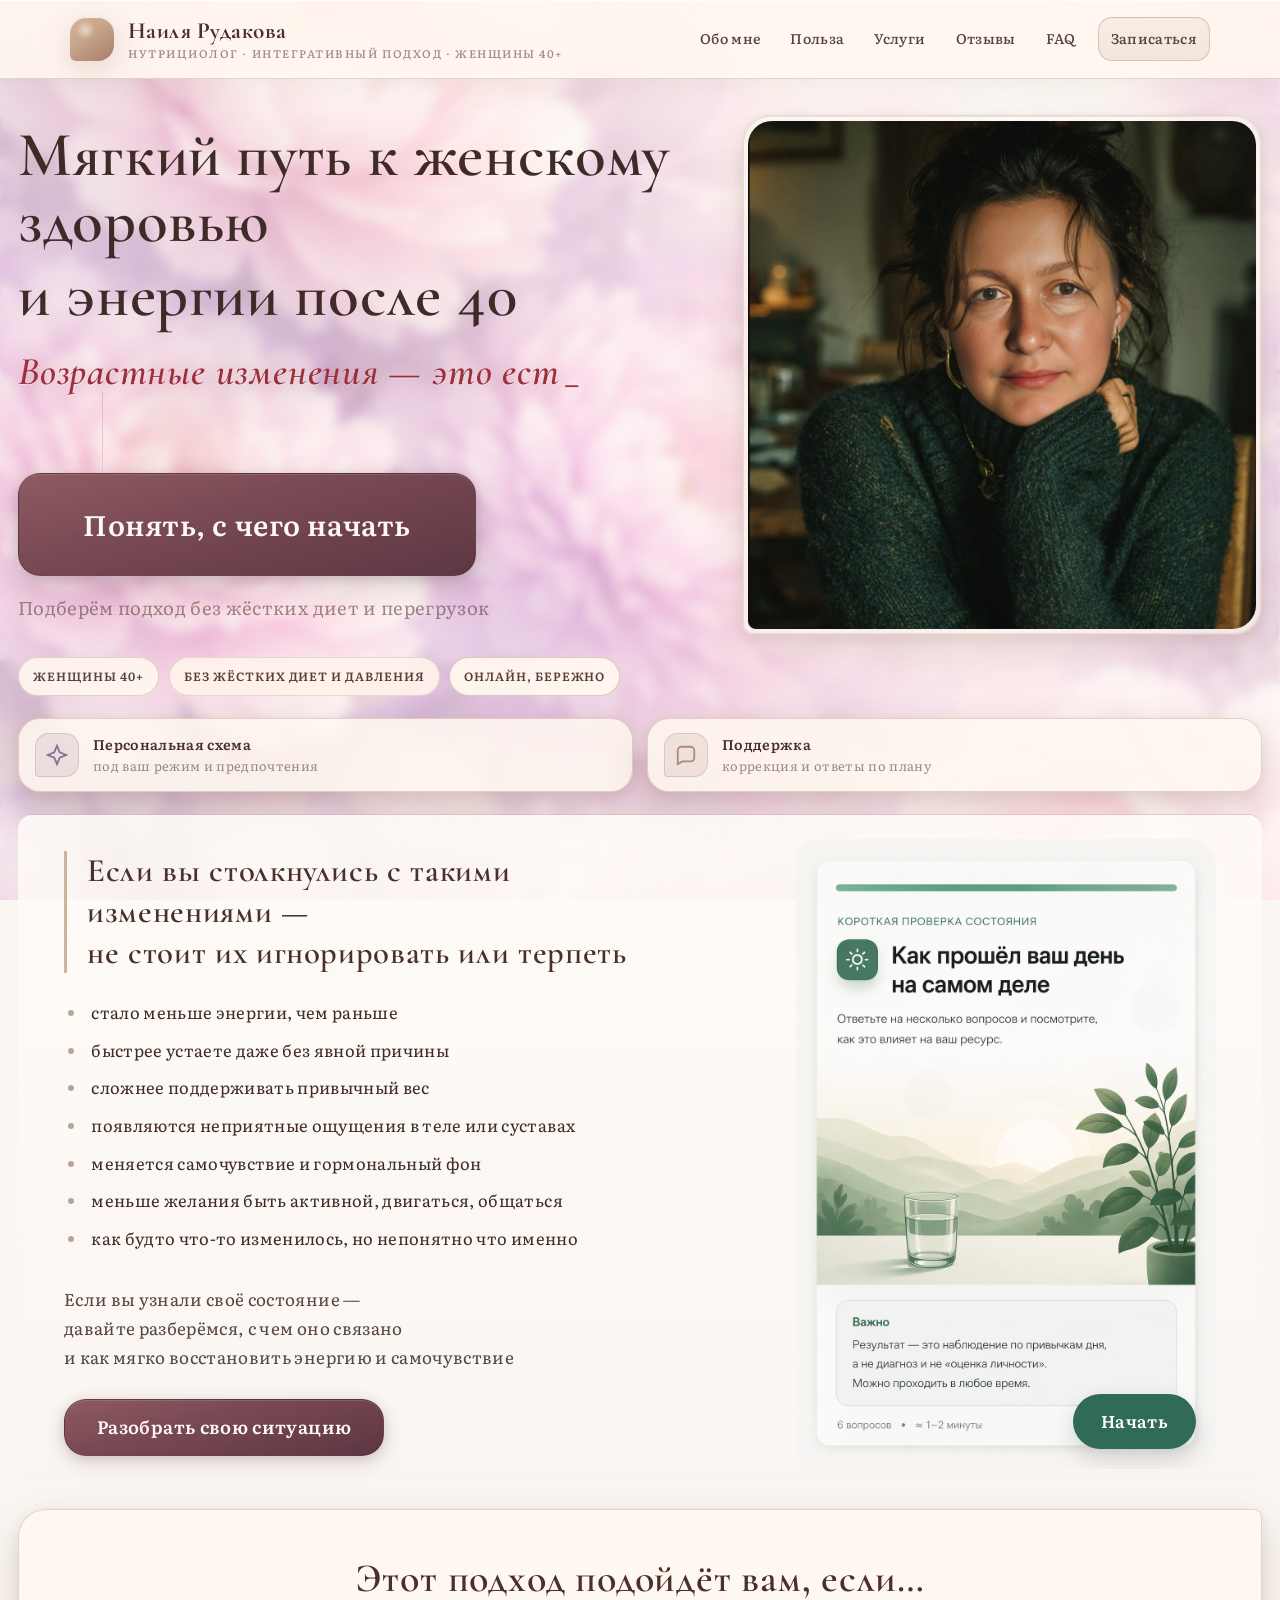
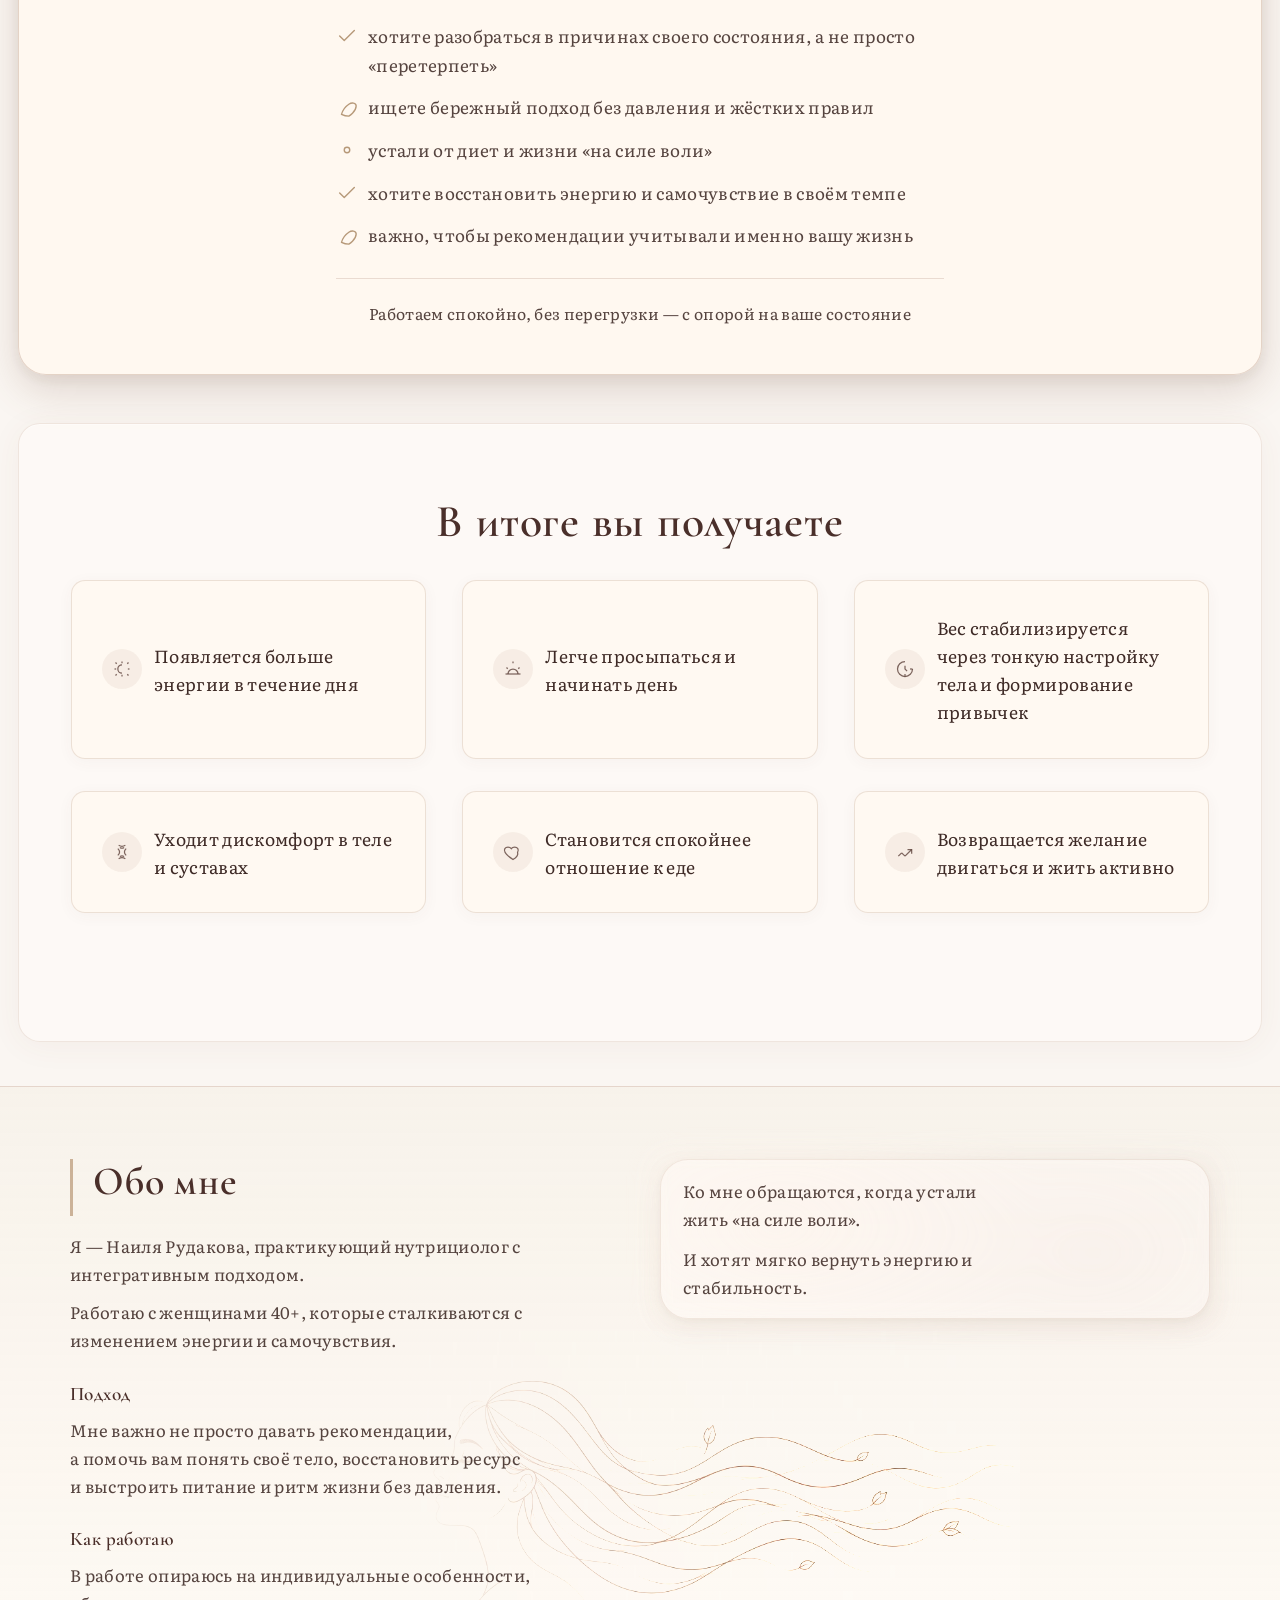
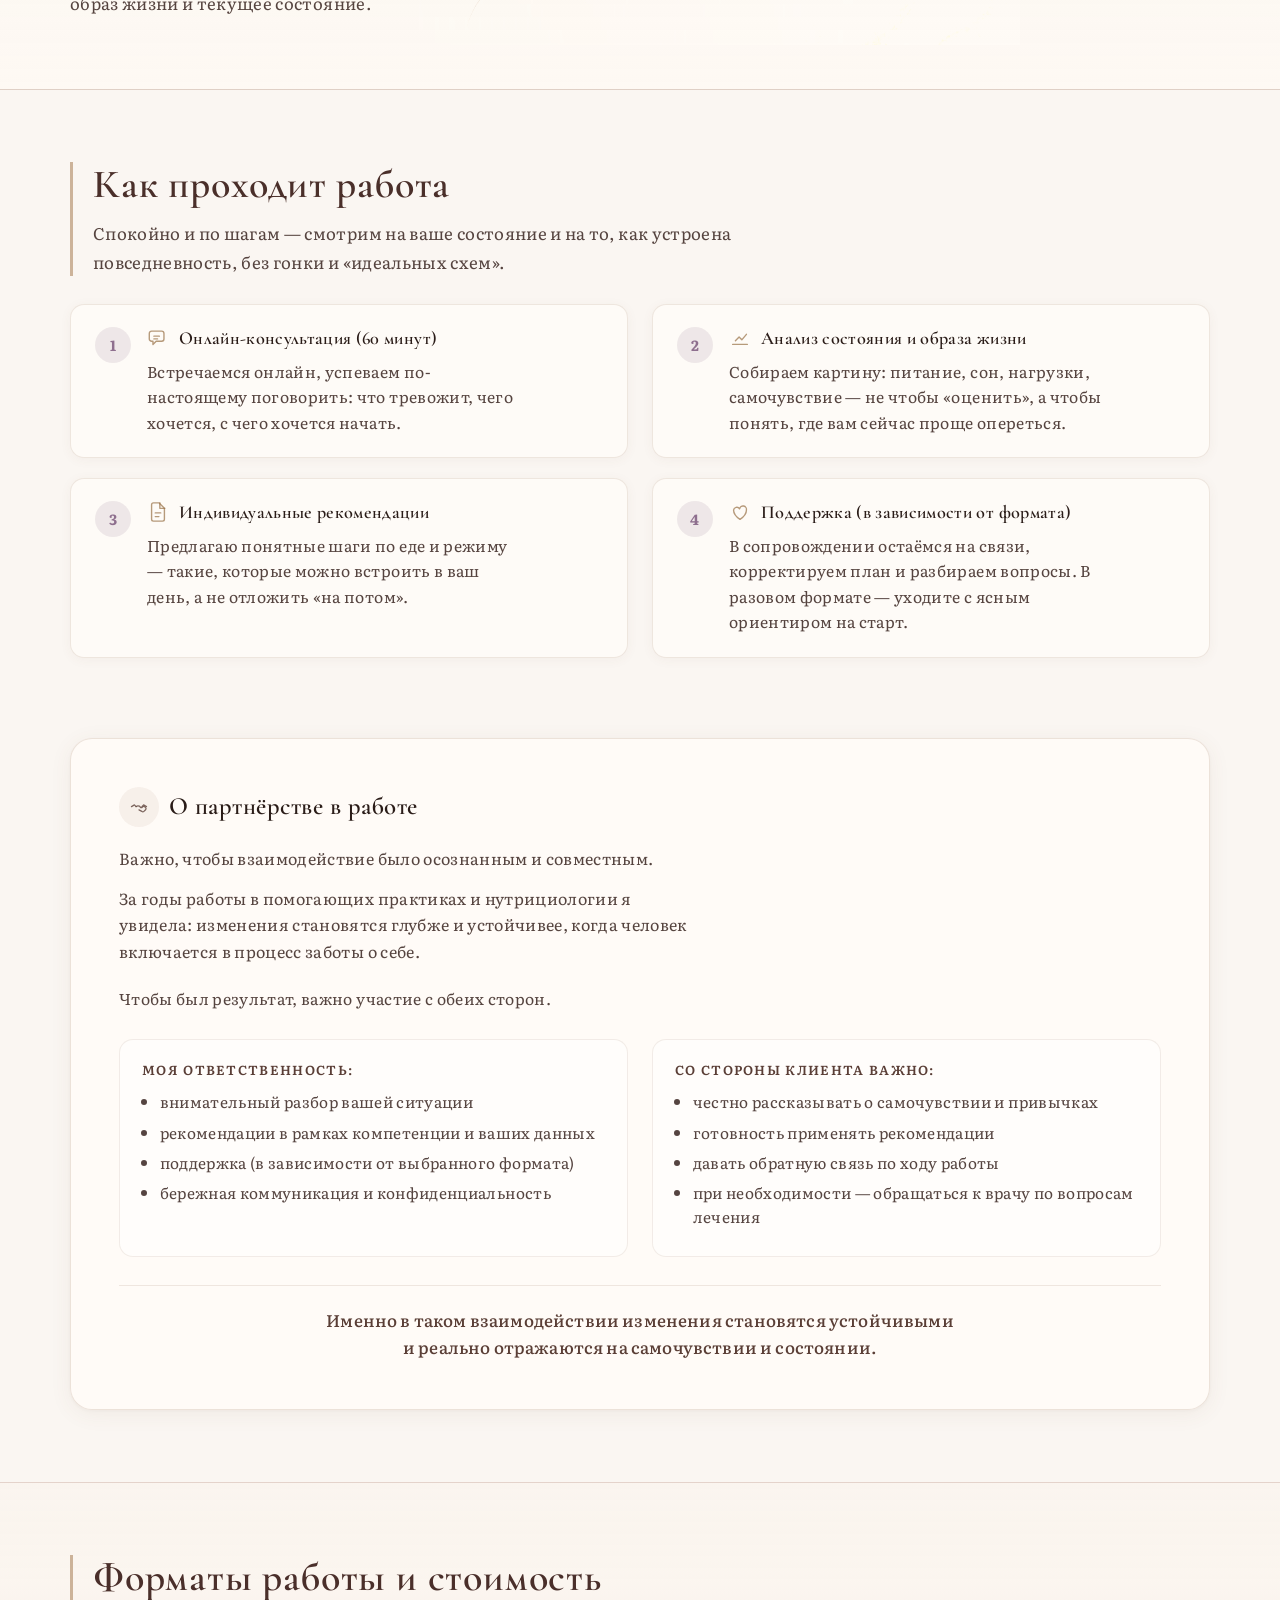
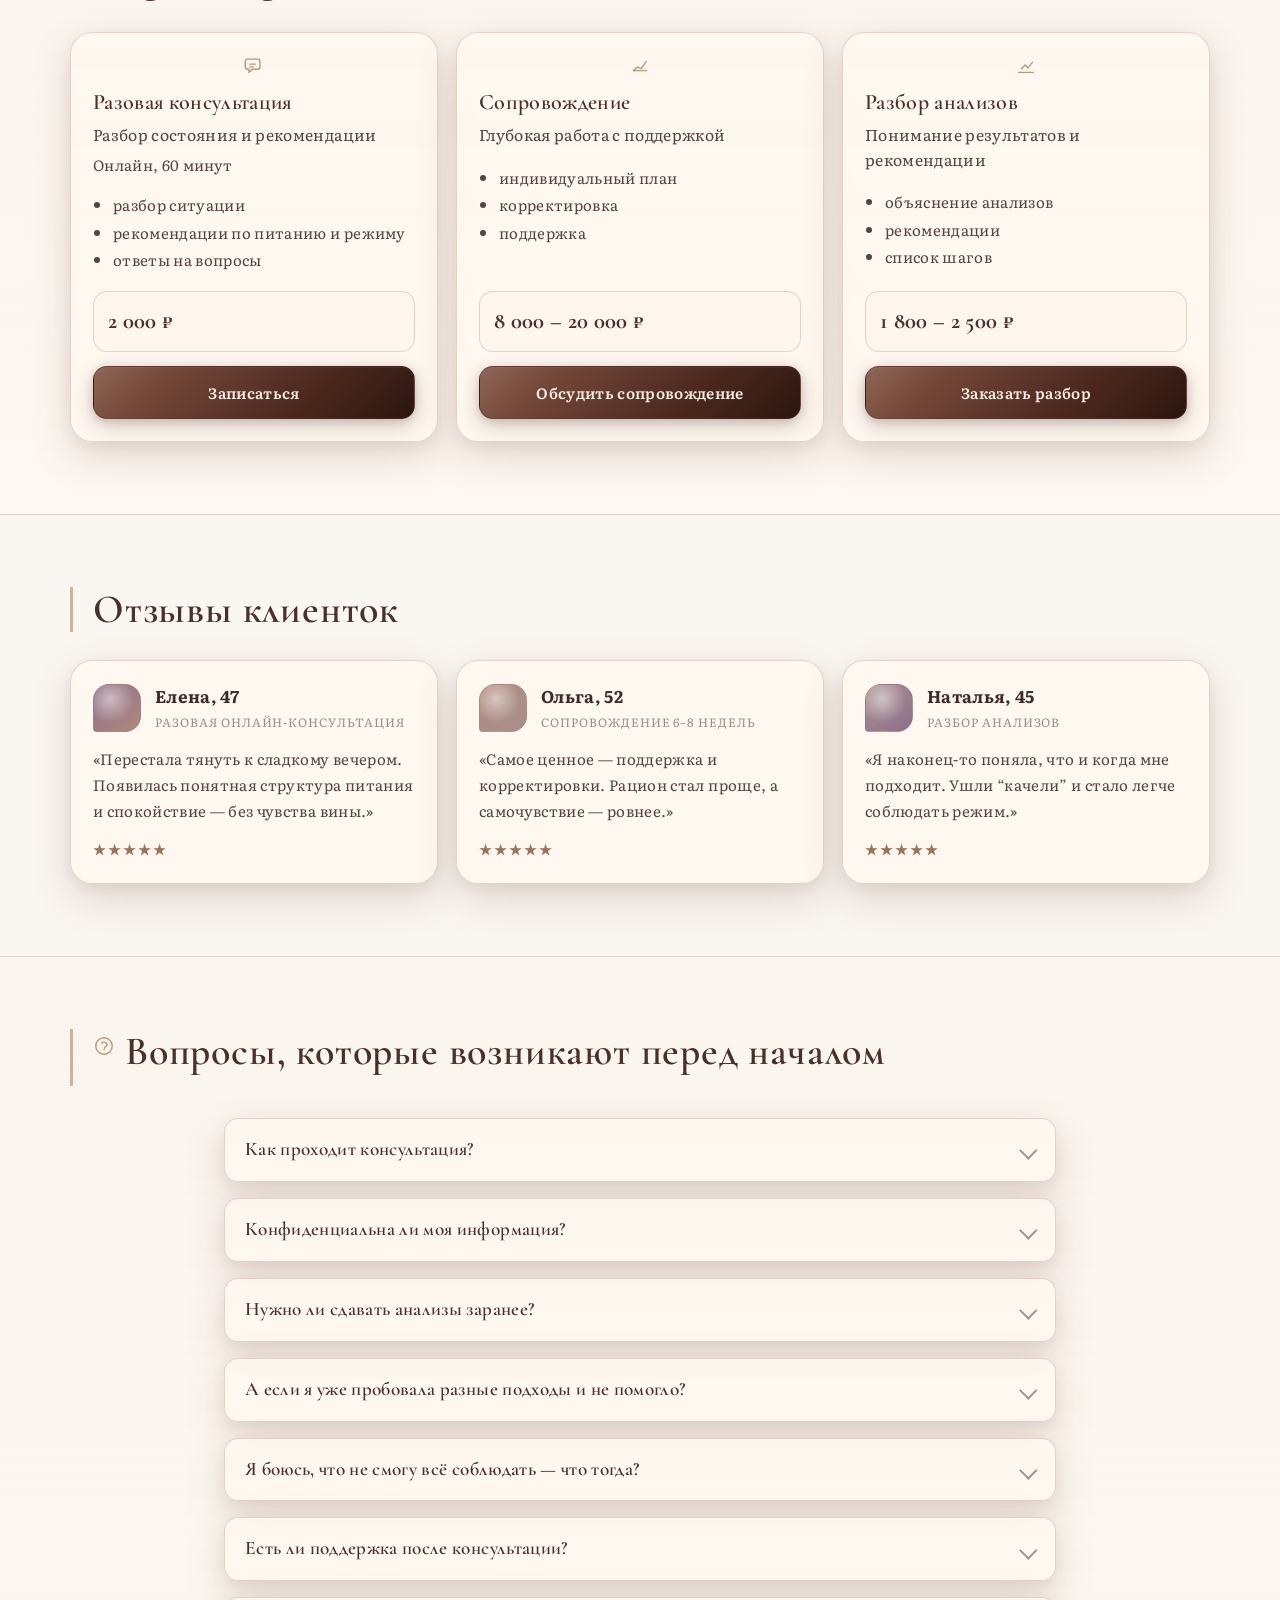
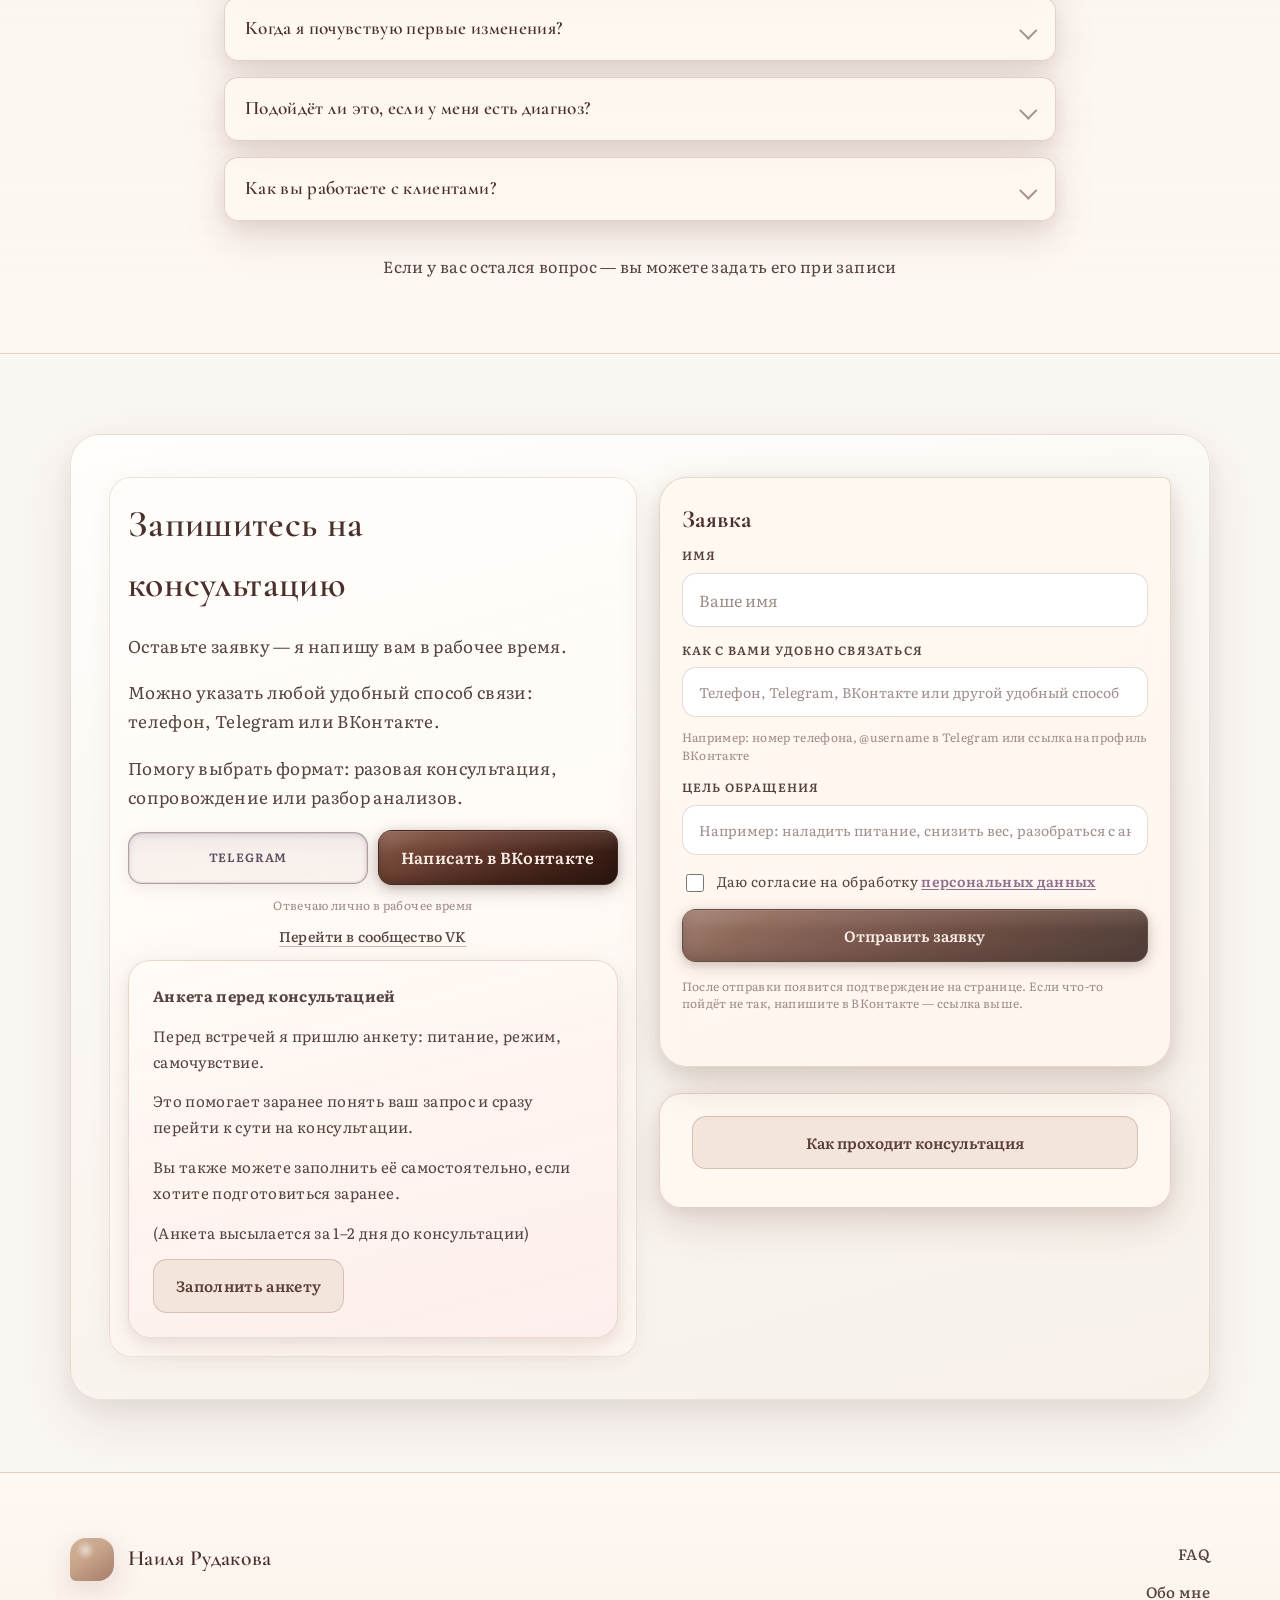
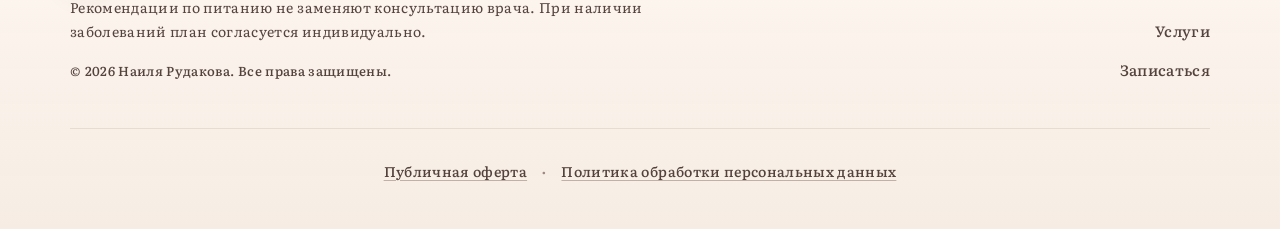
==== commit c57d2905: "add google search console verification" ====
--- a/index.html
+++ b/index.html
@@ -10,6 +10,7 @@
     />
     <link rel="canonical" href="https://natur-sate.vercel.app/" />
     <meta name="robots" content="index, follow" />
+    <meta name="google-site-verification" content="zTvz38cKvNyNnd01TyGyB_4Lh-QhvqnzPcXce07cgZo" />
 
     <meta property="og:type" content="website" />
     <meta property="og:url" content="https://natur-sate.vercel.app/" />
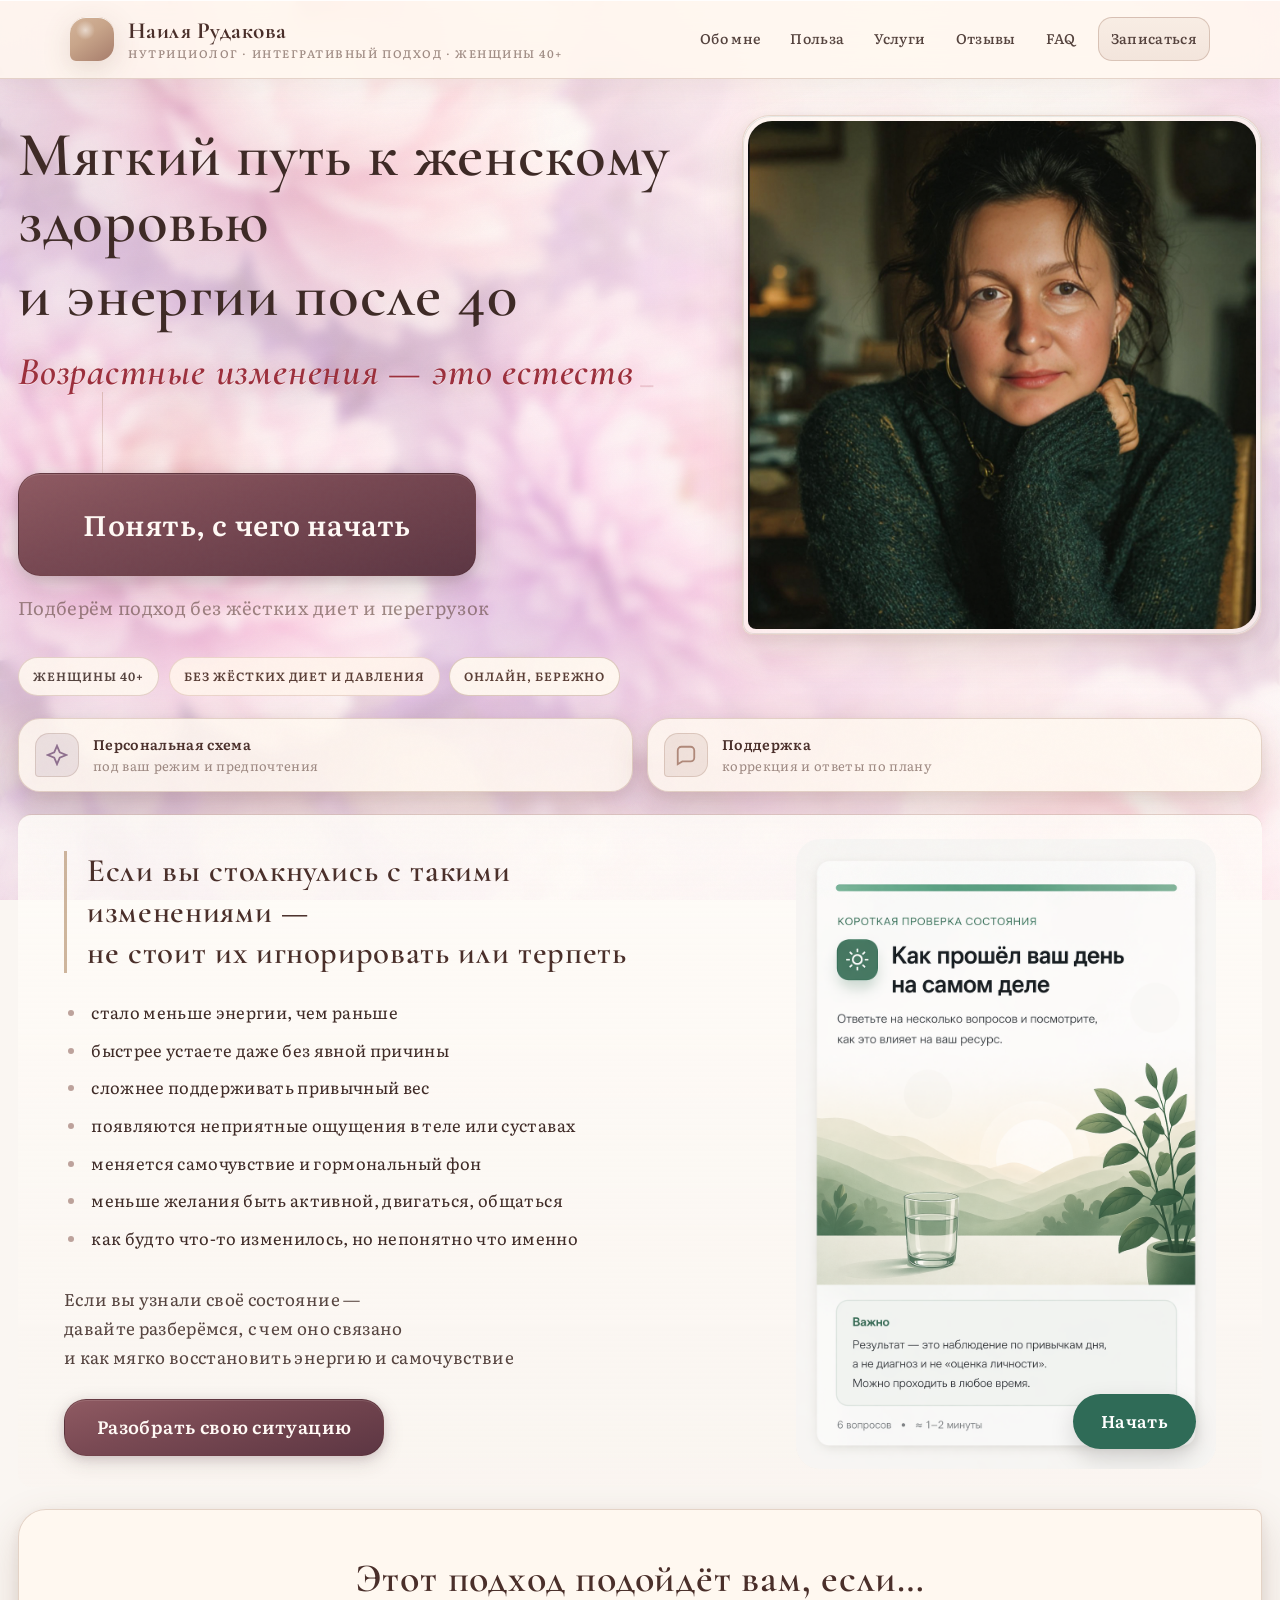
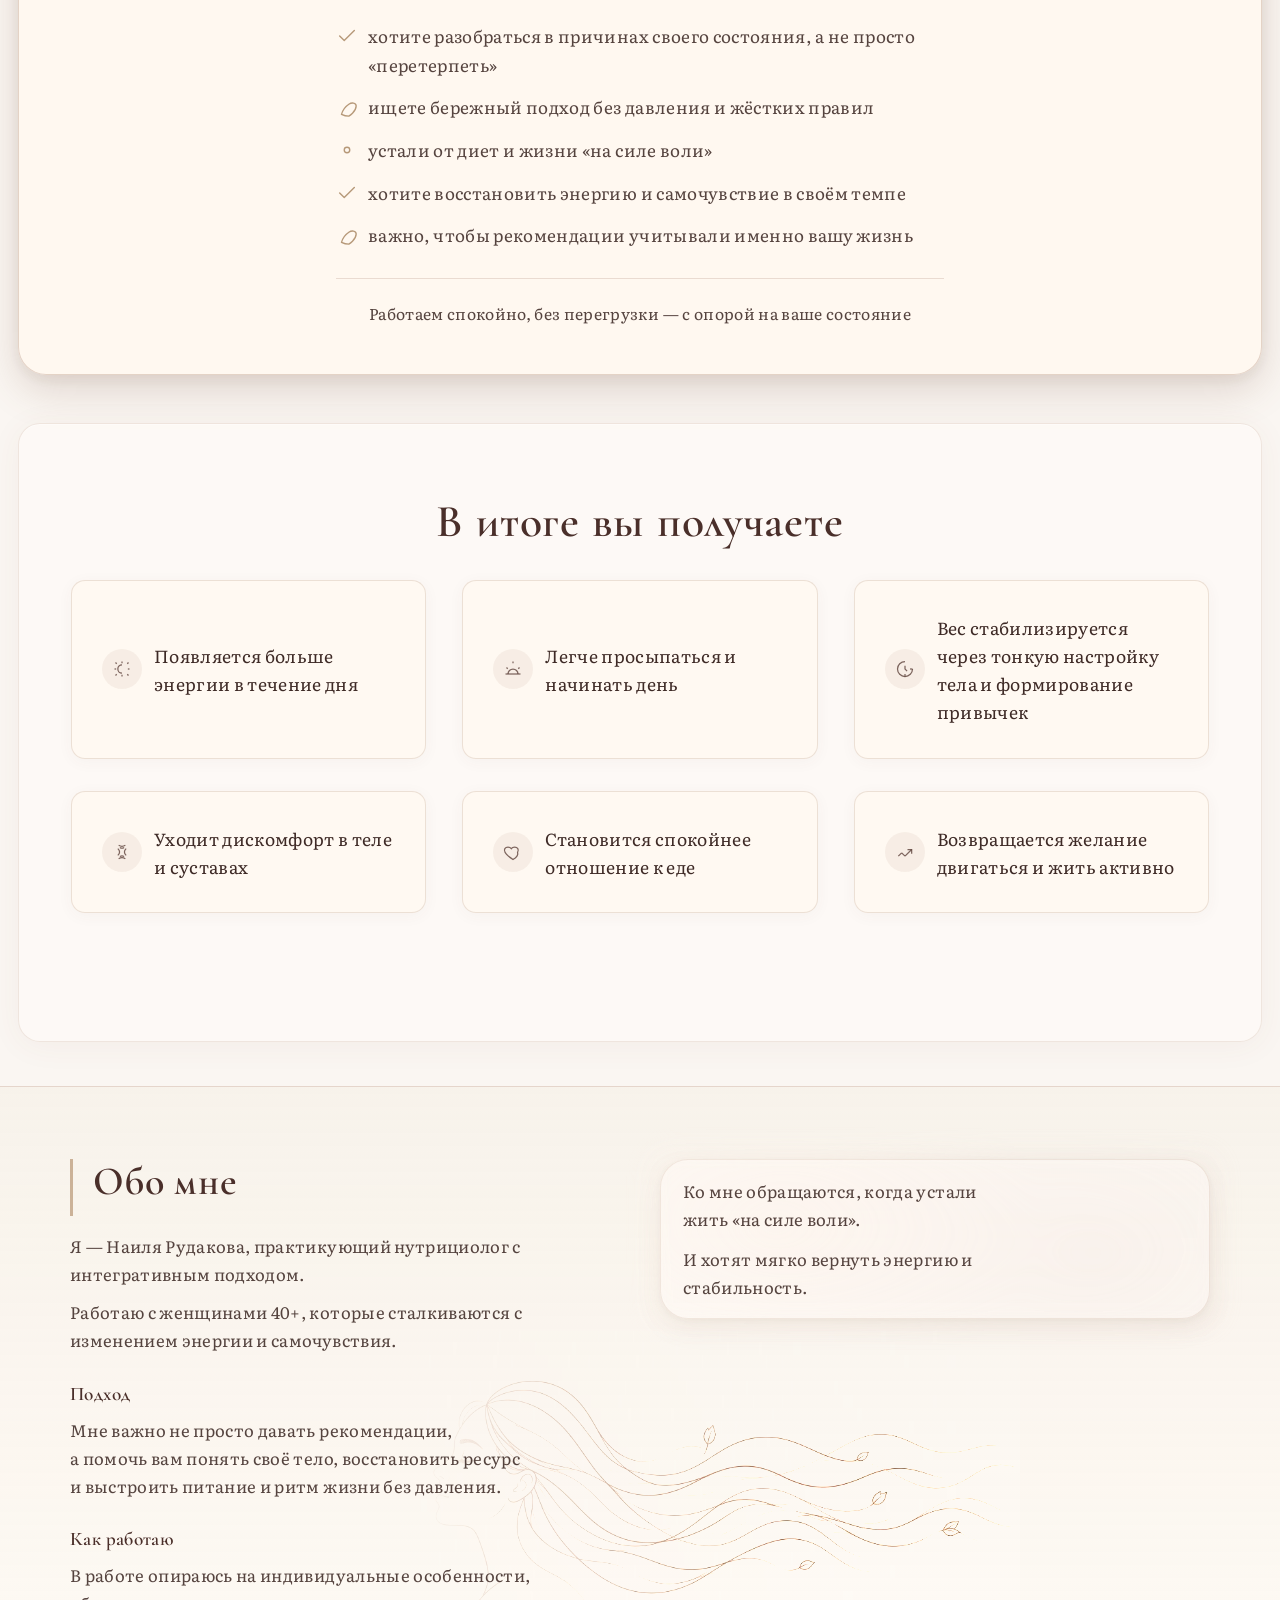
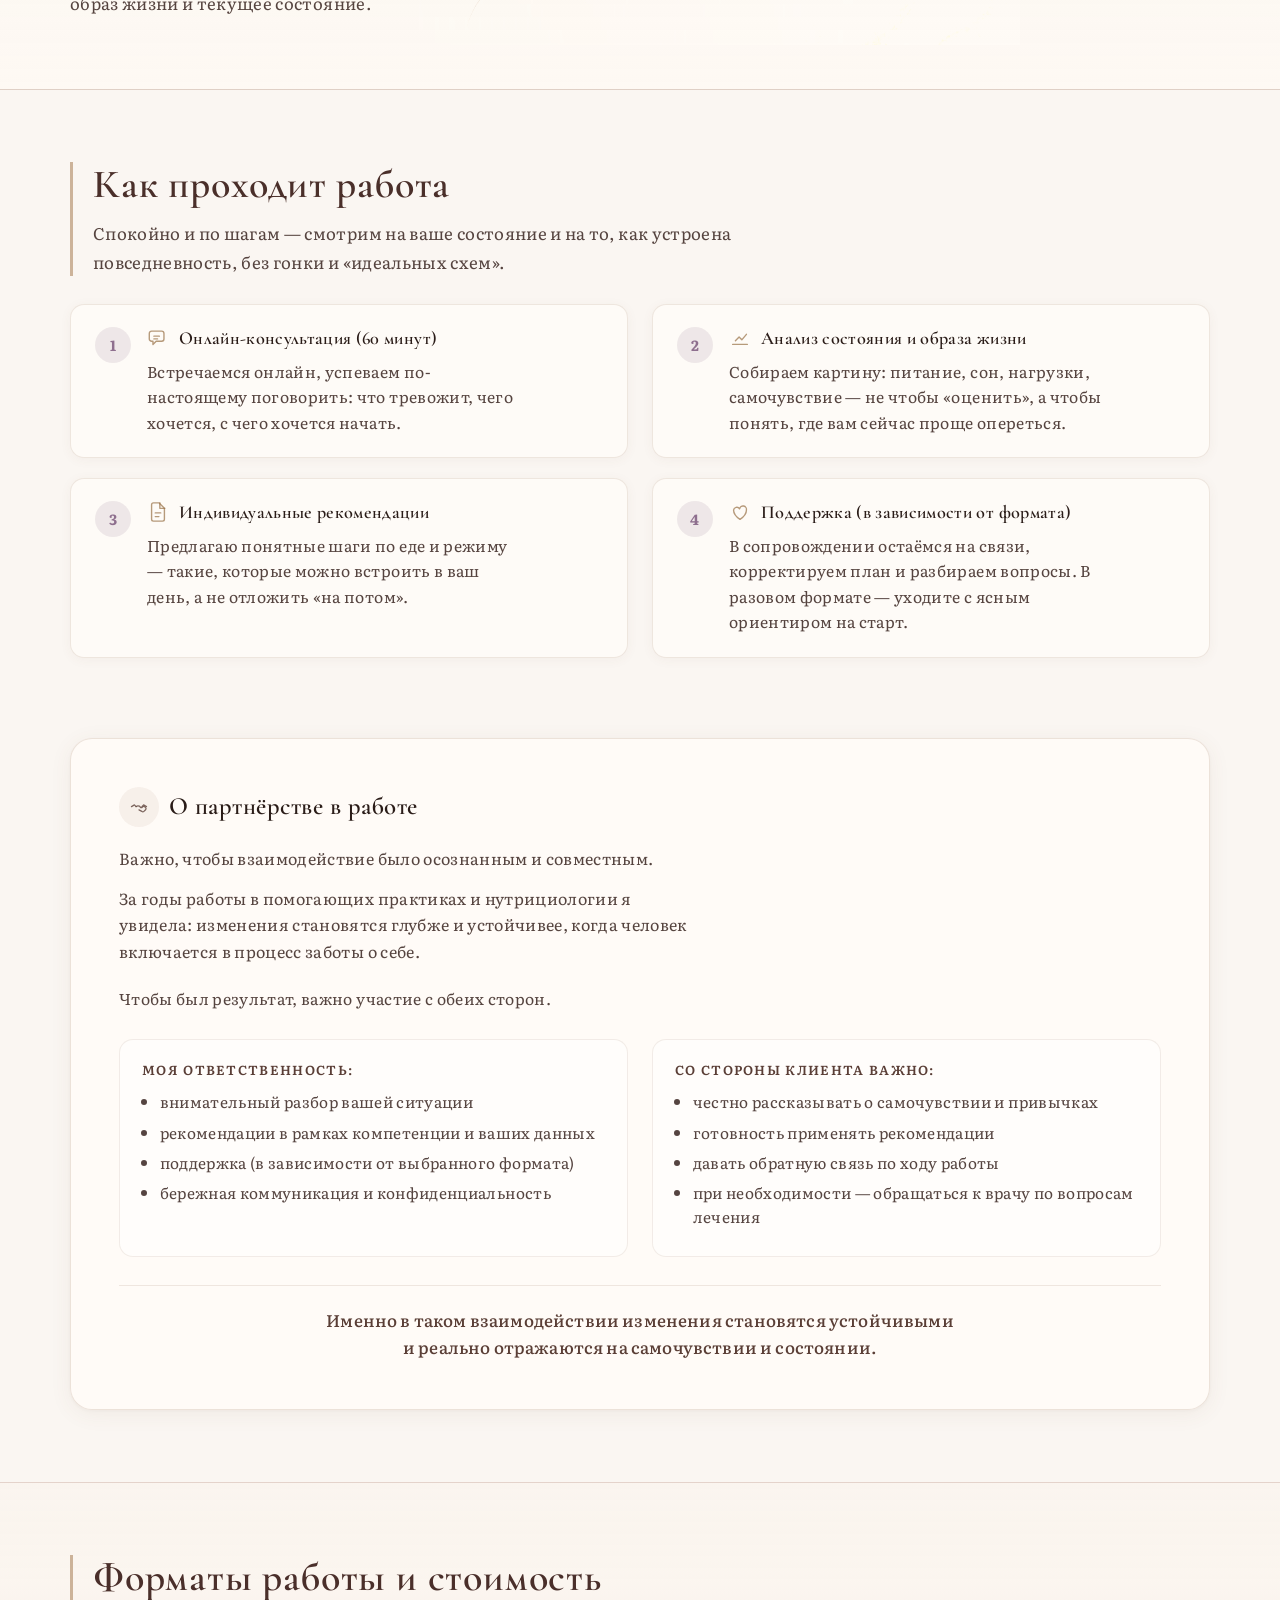
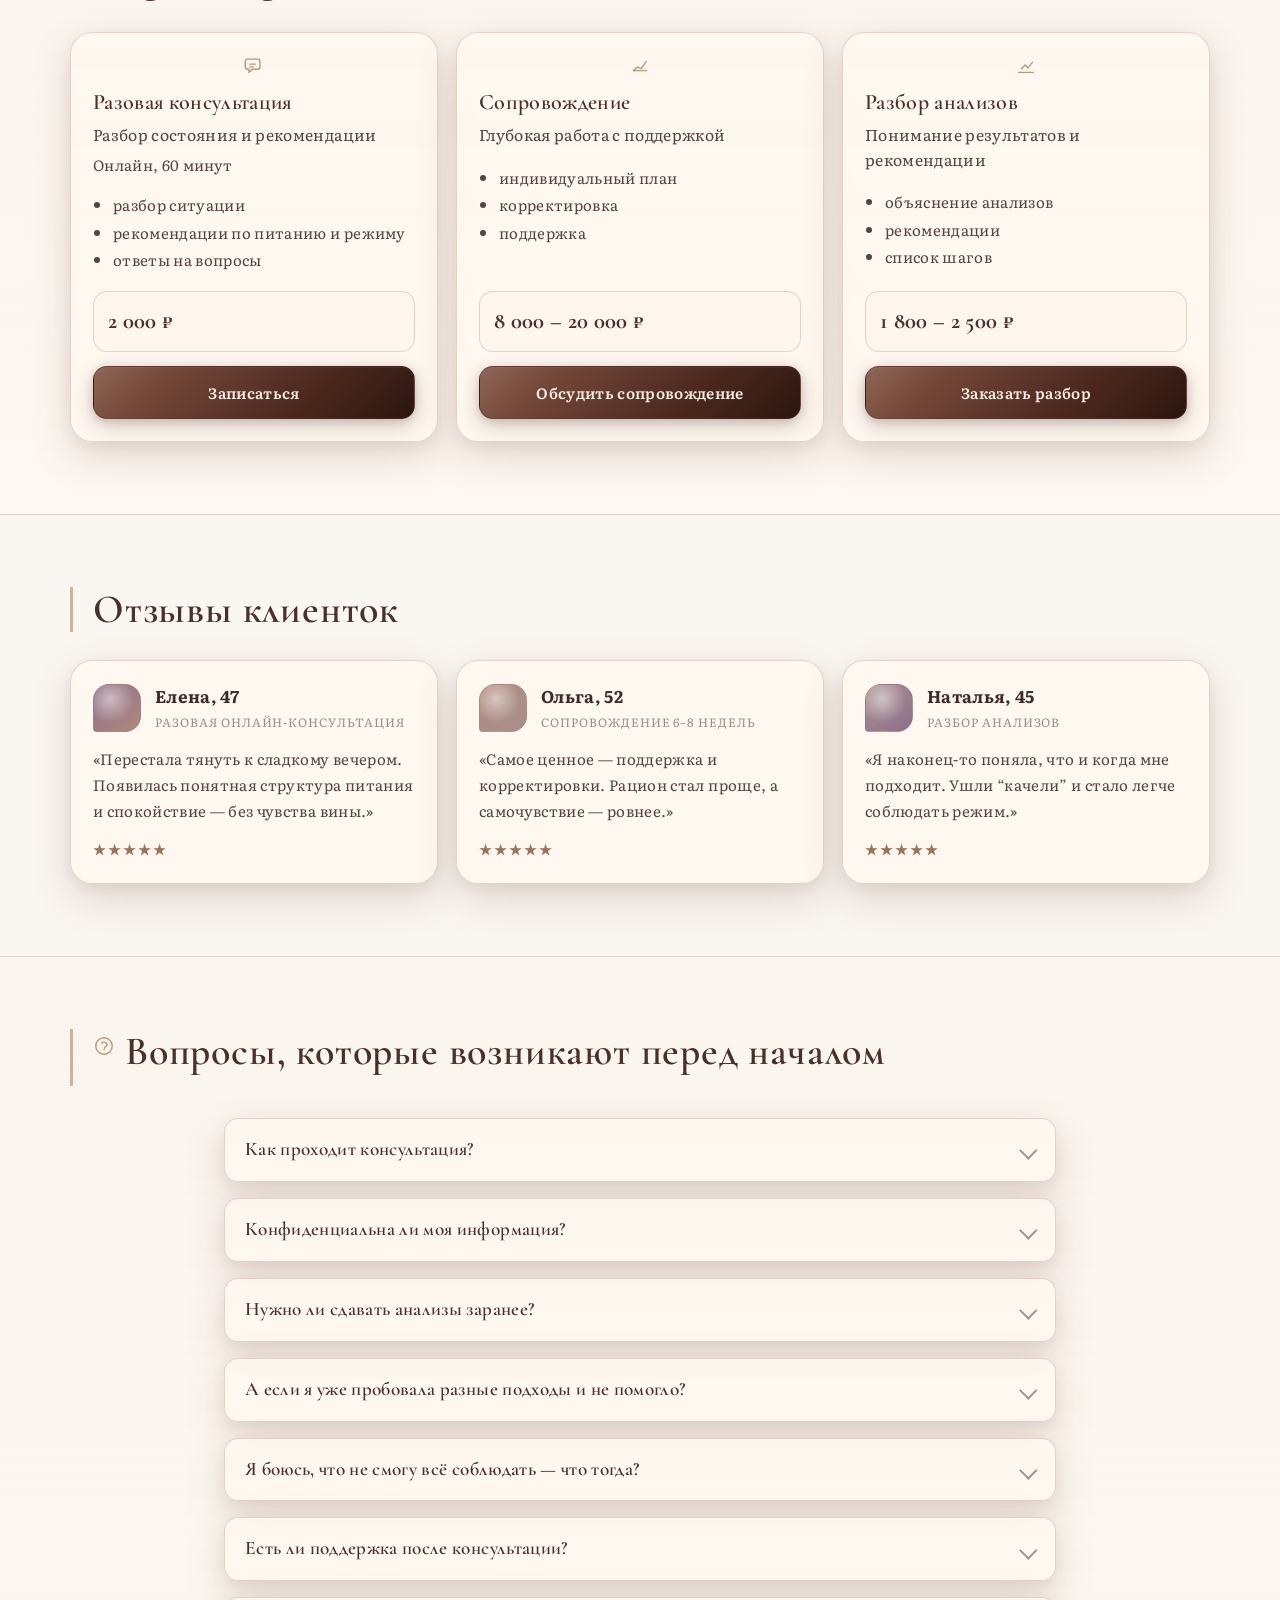
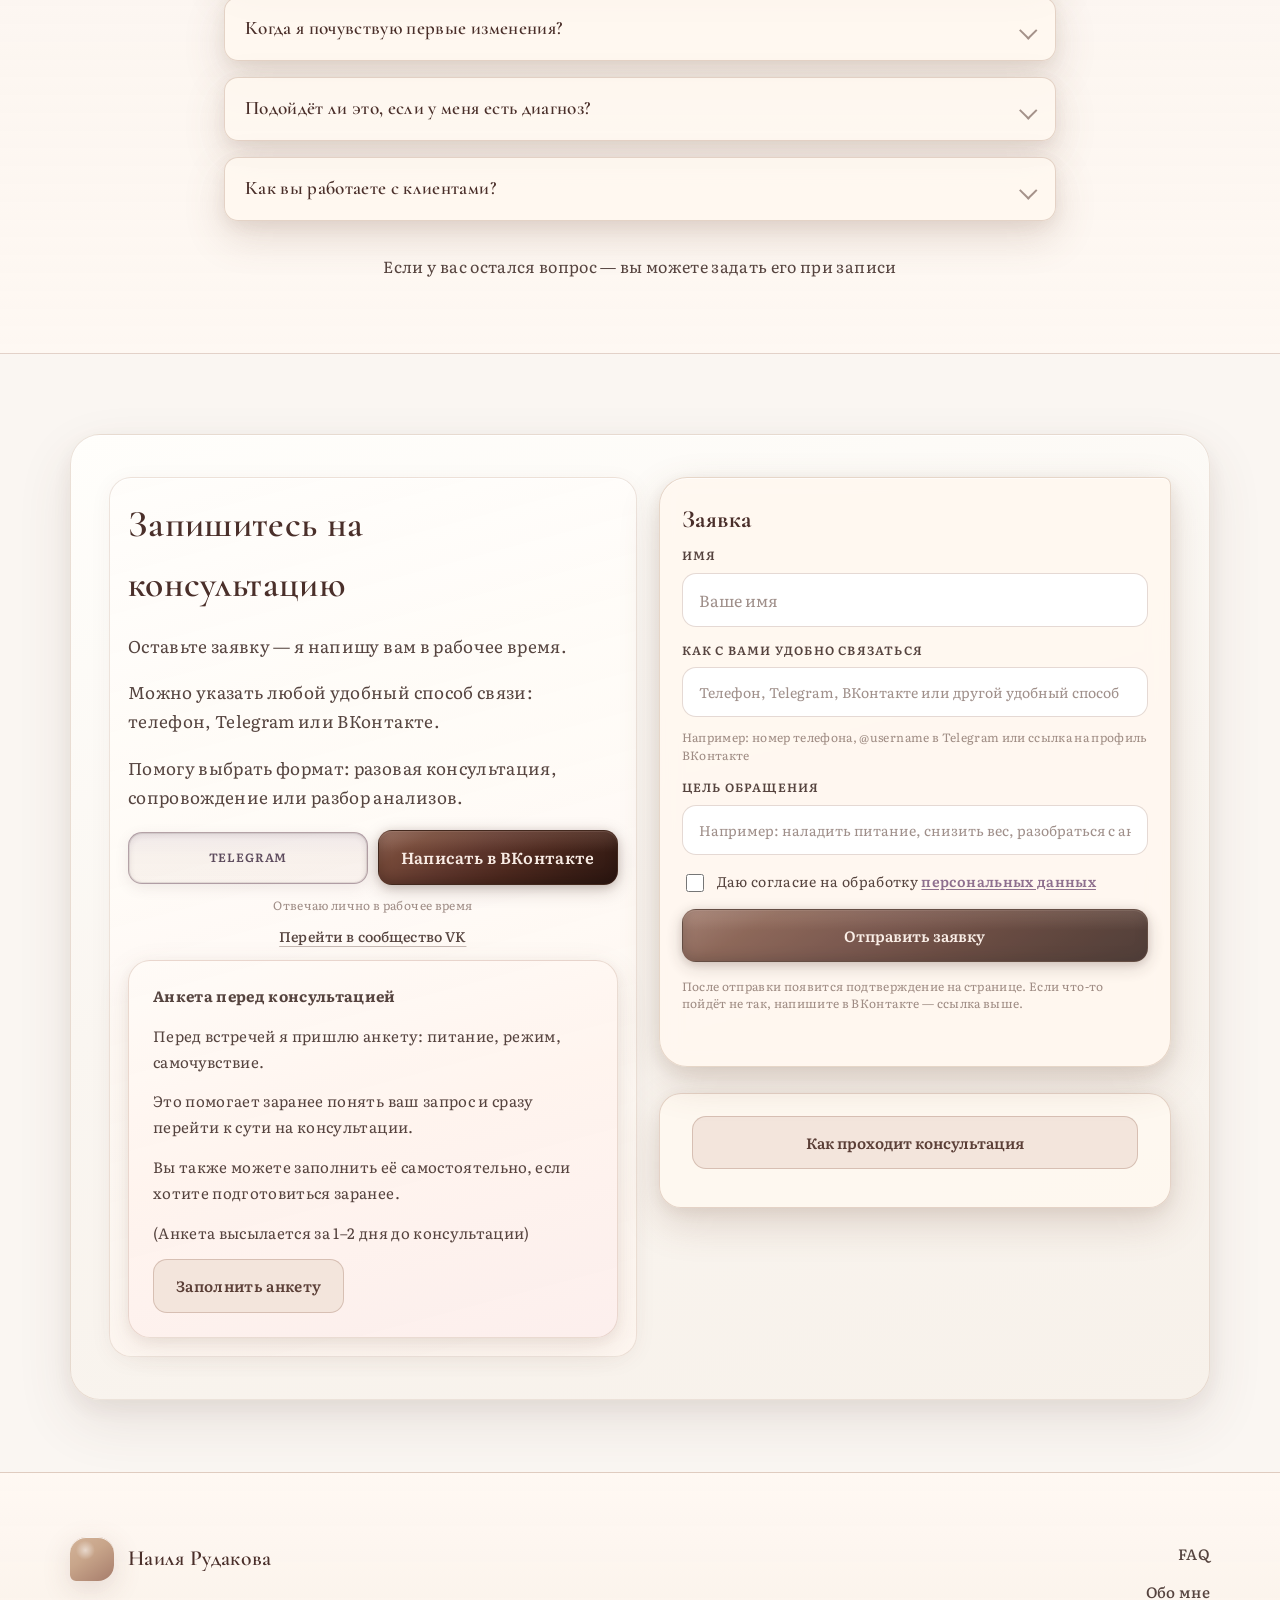
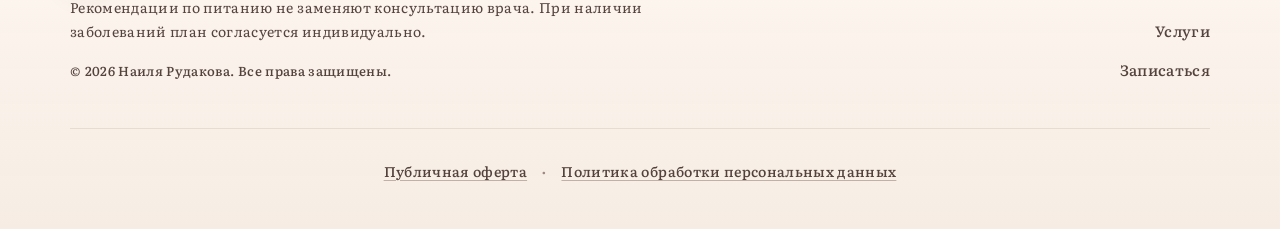
==== commit 8152a040: "update SEO URLs to custom domain" ====
--- a/index.html
+++ b/index.html
@@ -8,12 +8,12 @@
       name="description"
       content="Консультации нутрициолога Наили Рудаковой: мягкий подход к питанию, поддержка привычек, работа с режимом, самочувствием и отношением к еде без жёстких диет."
     />
-    <link rel="canonical" href="https://natur-sate.vercel.app/" />
+    <link rel="canonical" href="https://www.nailya-rudakova.ru/" />
     <meta name="robots" content="index, follow" />
     <meta name="google-site-verification" content="zTvz38cKvNyNnd01TyGyB_4Lh-QhvqnzPcXce07cgZo" />
 
     <meta property="og:type" content="website" />
-    <meta property="og:url" content="https://natur-sate.vercel.app/" />
+    <meta property="og:url" content="https://www.nailya-rudakova.ru/" />
     <meta property="og:title" content="Нутрициолог Наиля Рудакова" />
     <meta
       property="og:description"
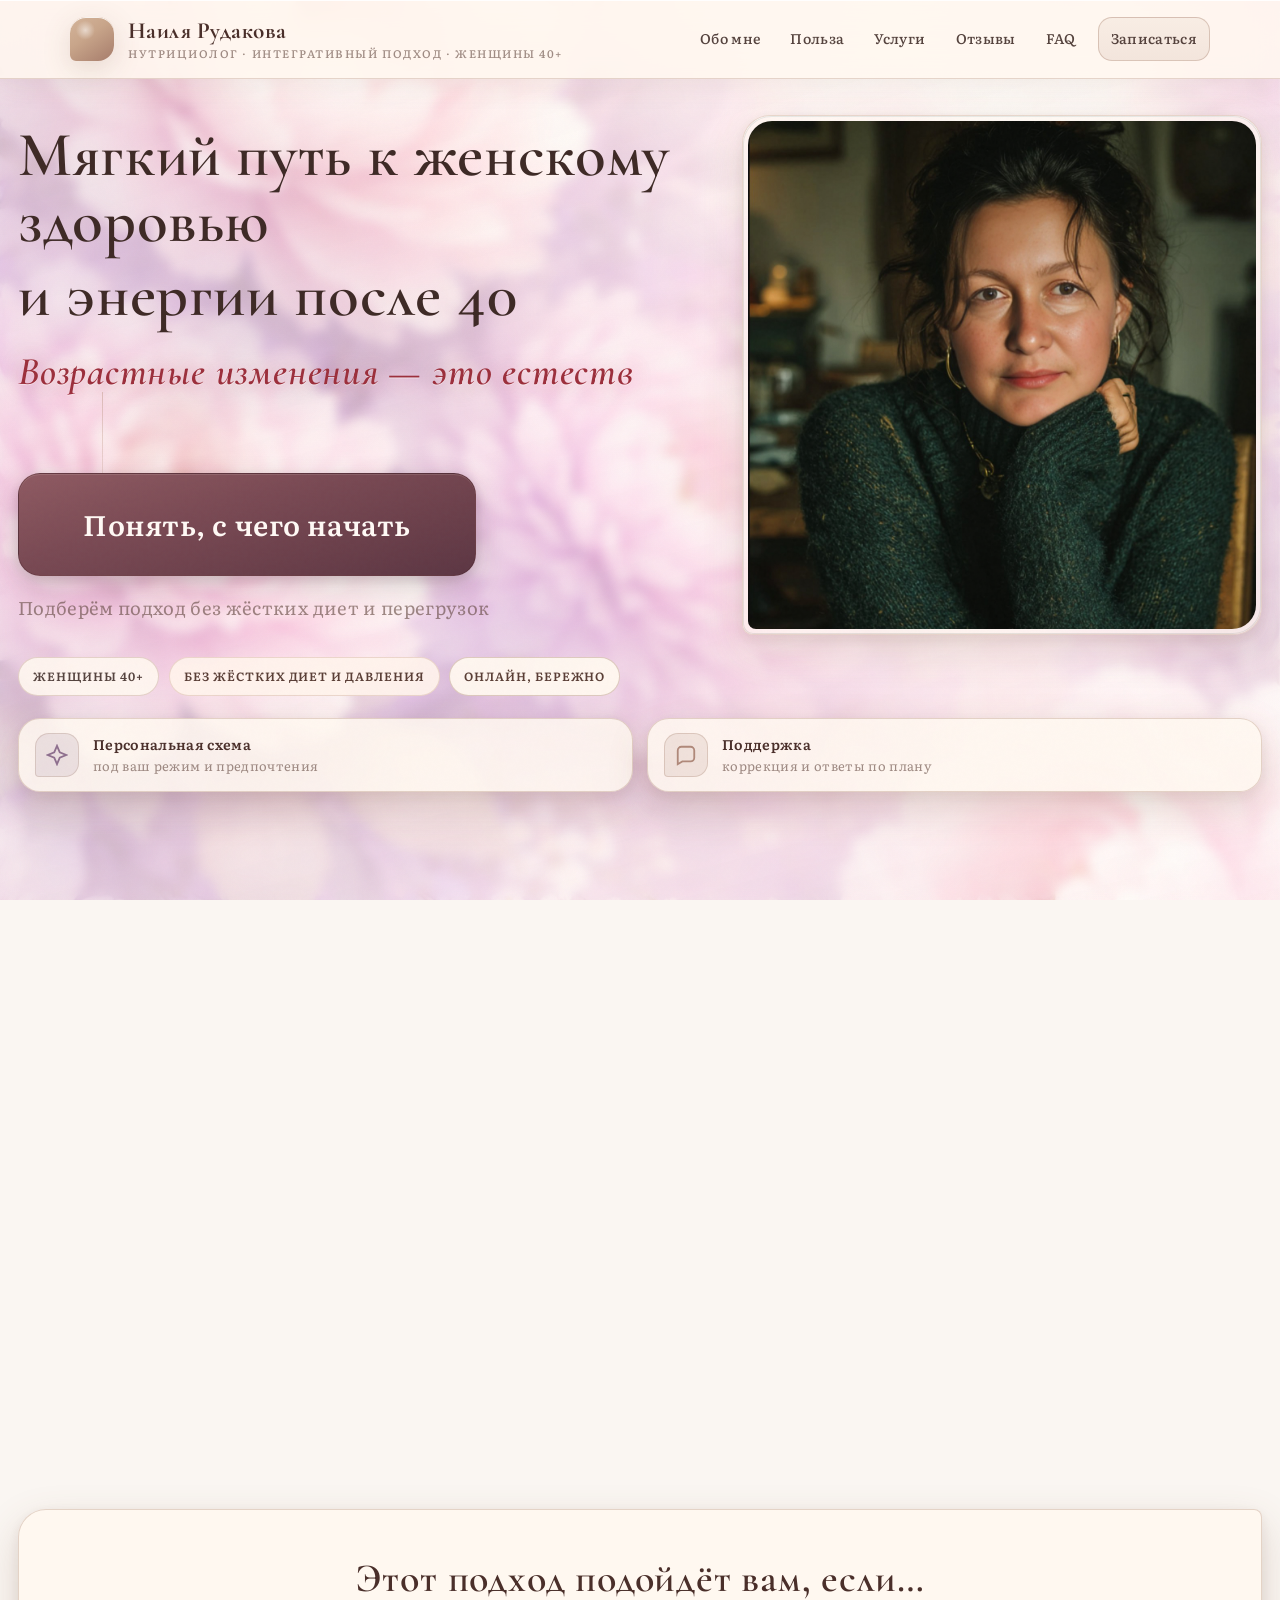
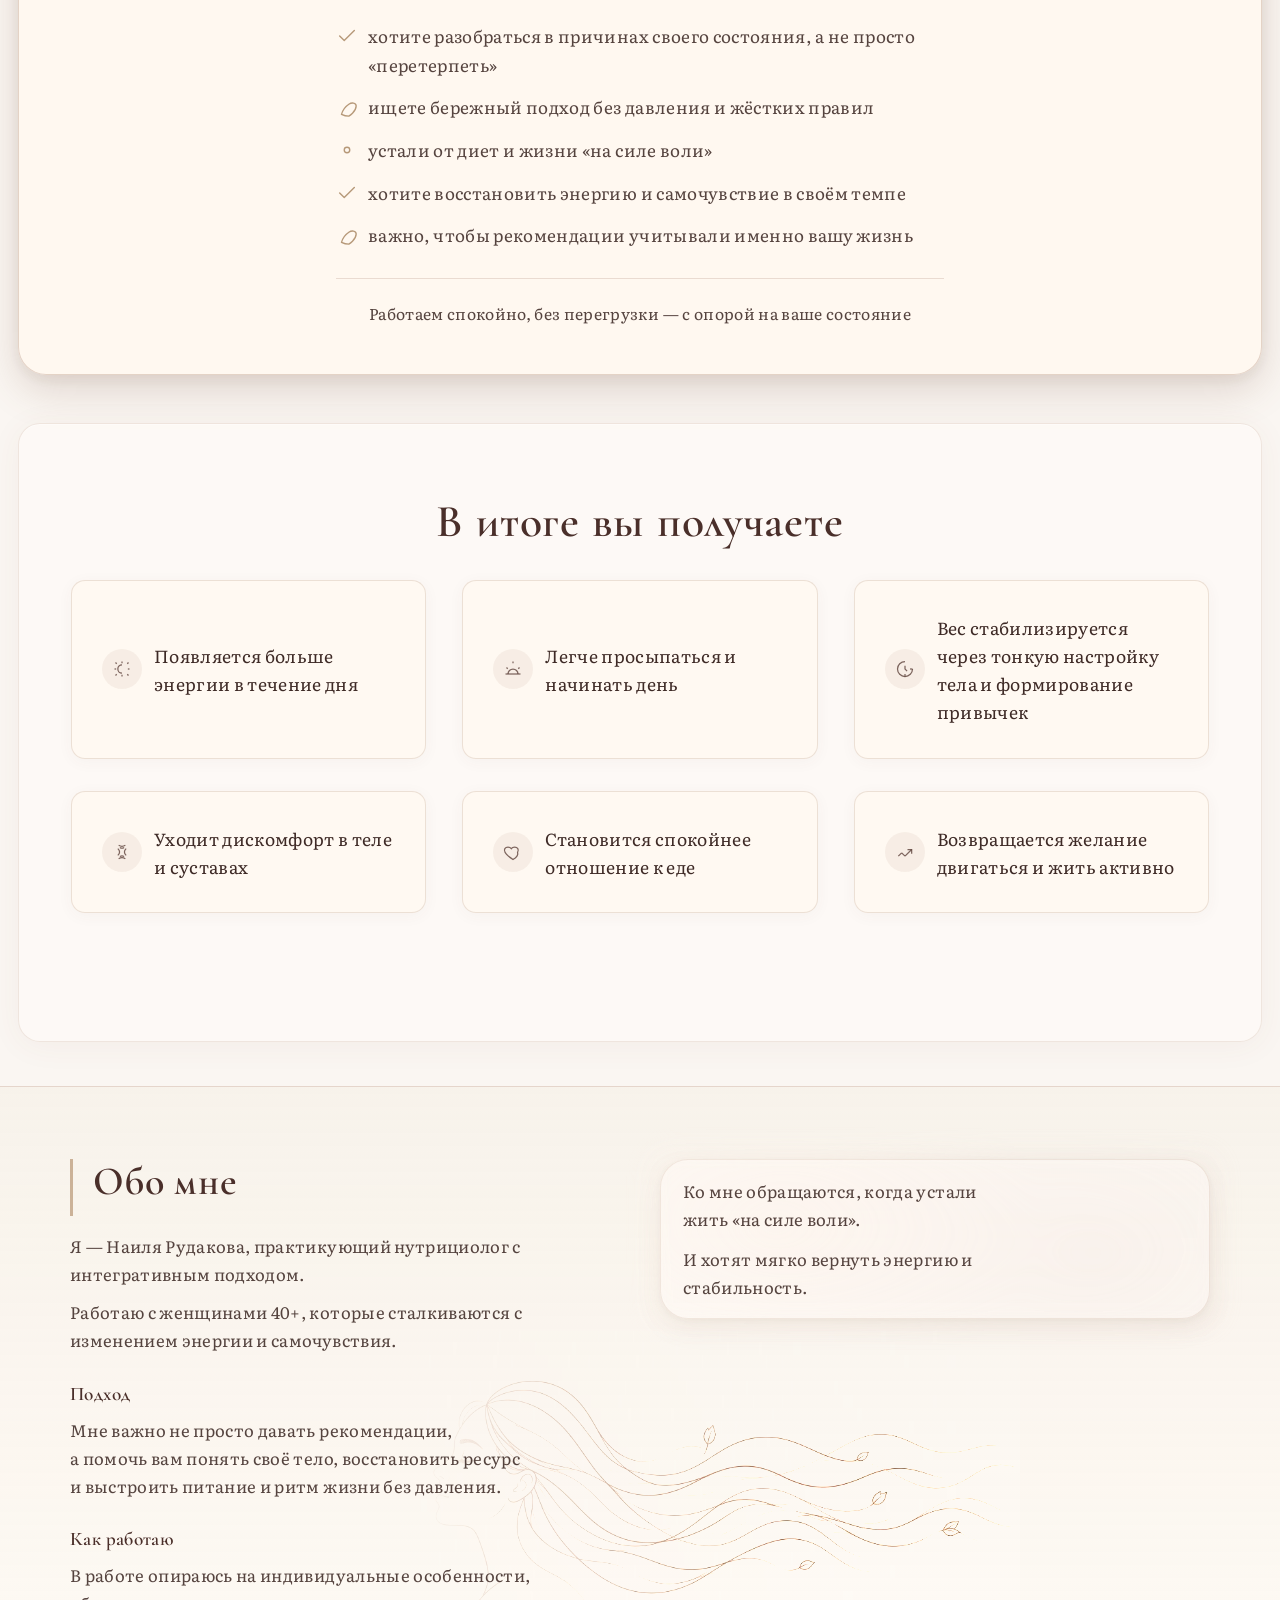
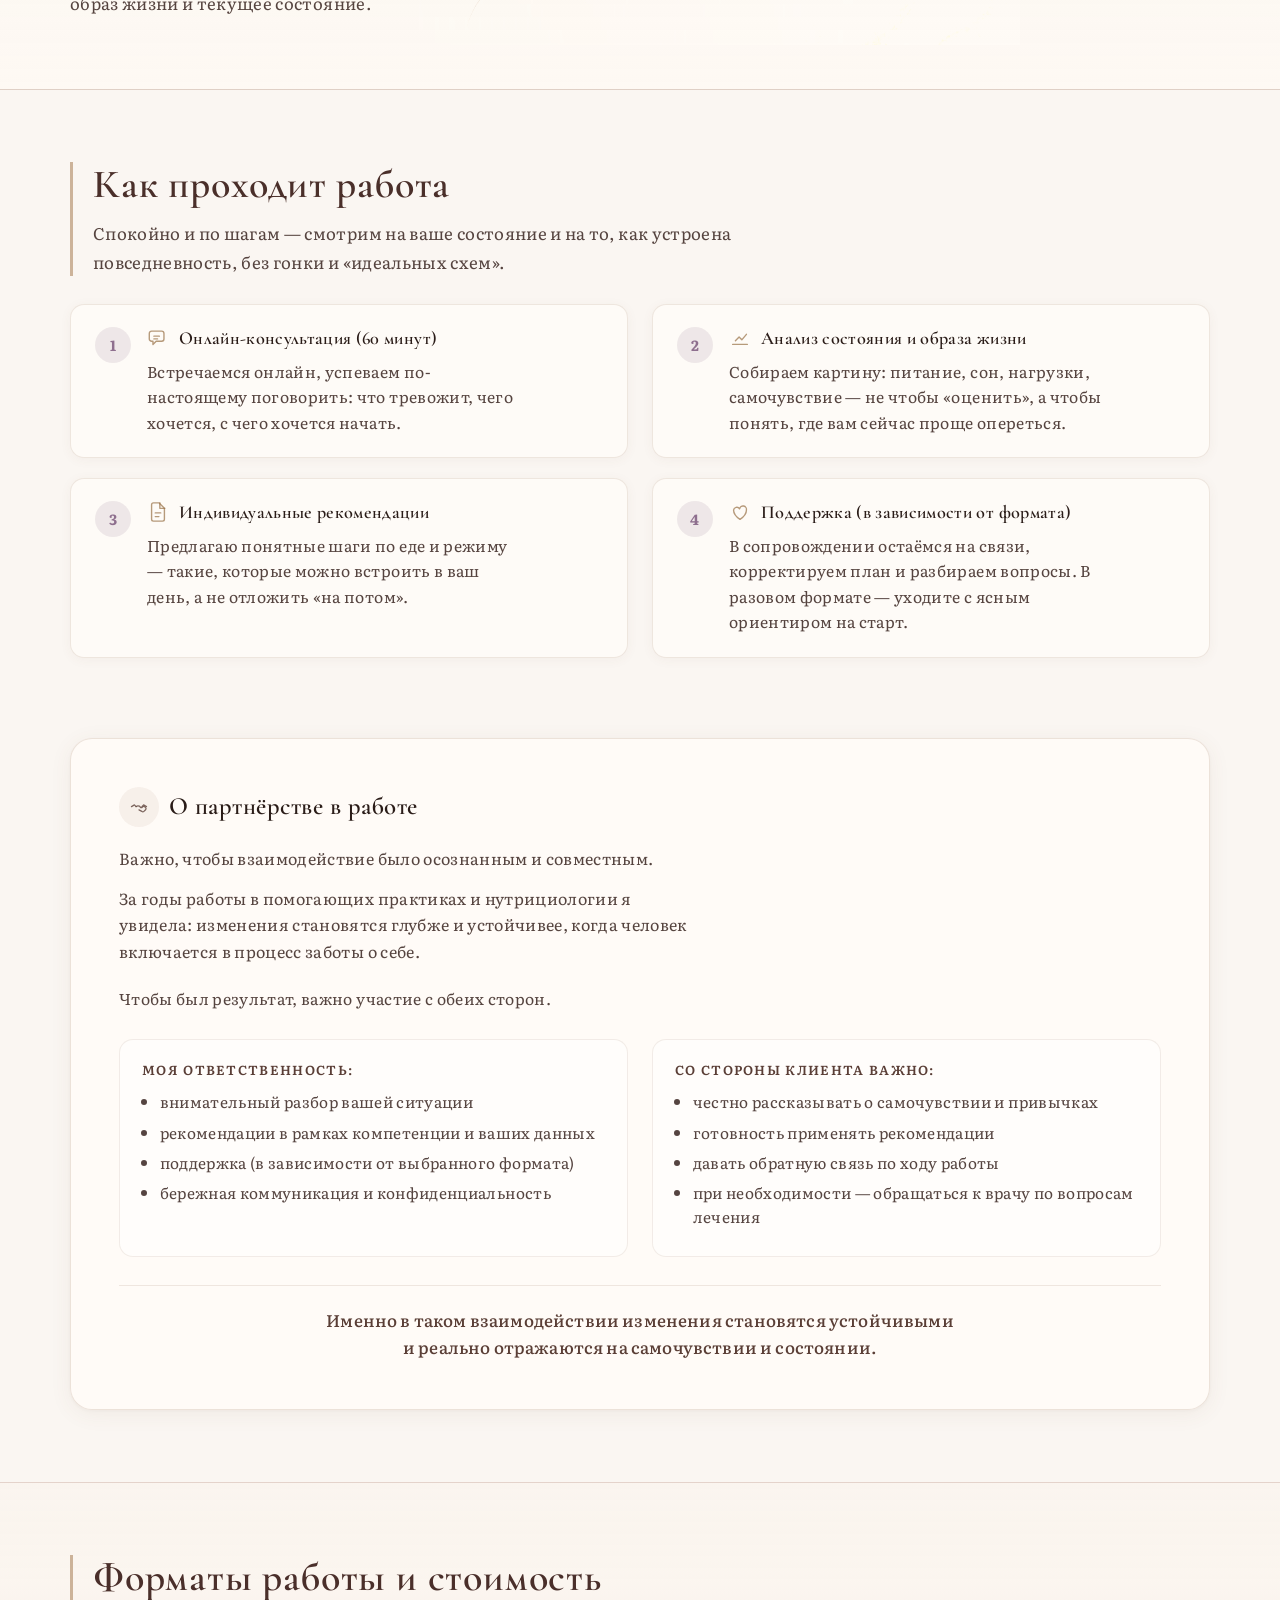
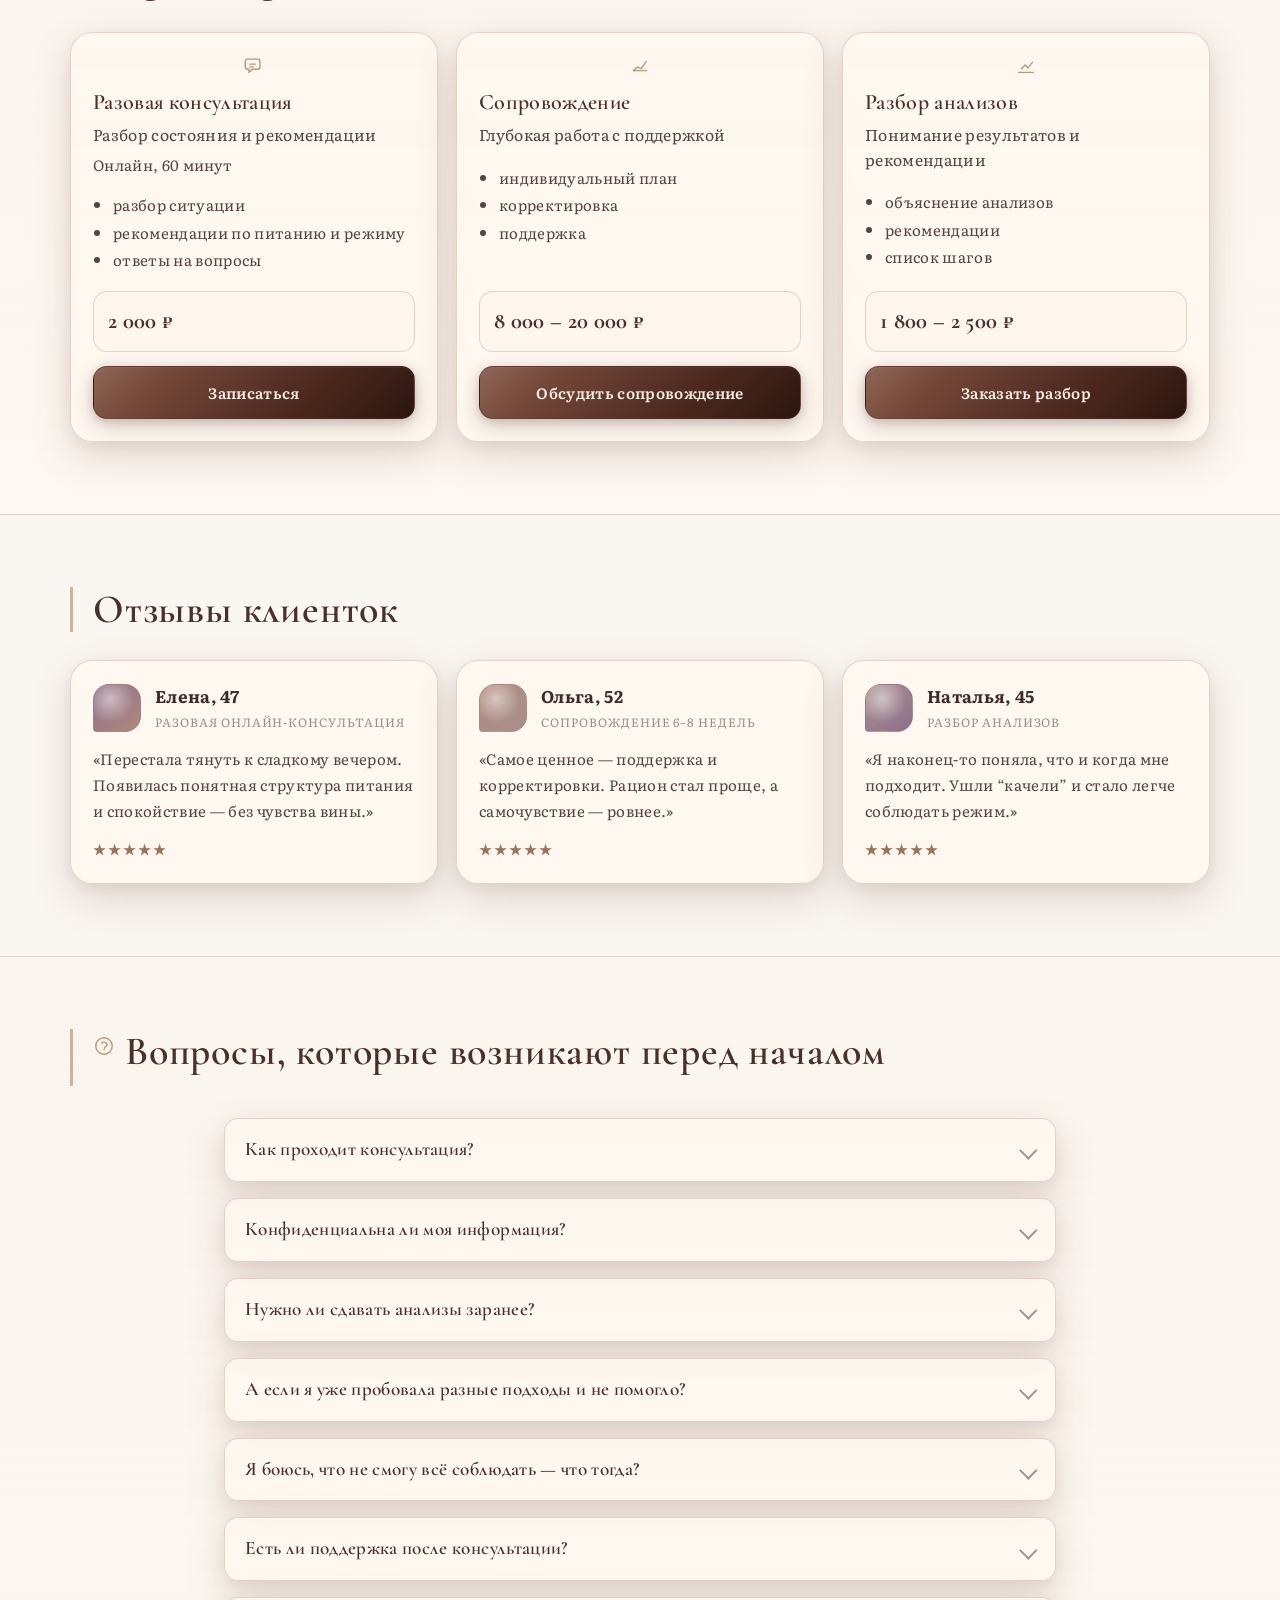
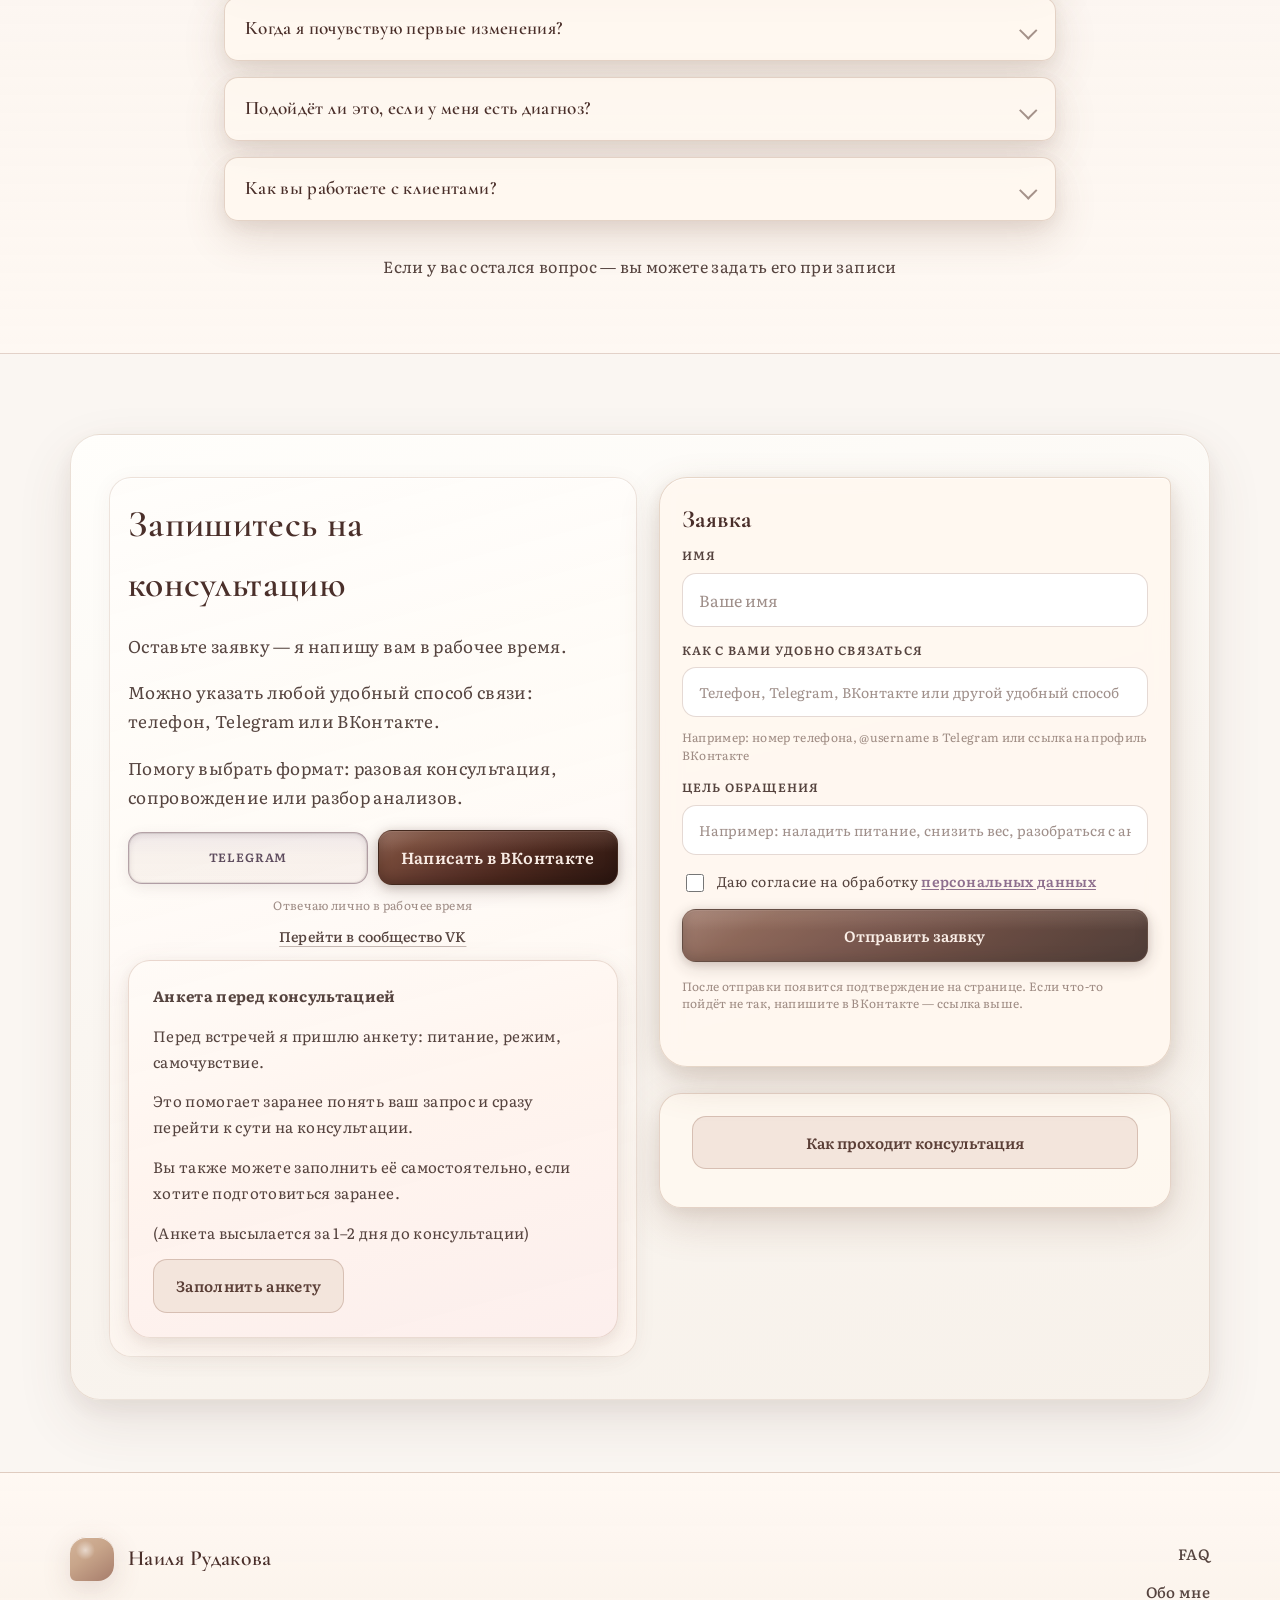
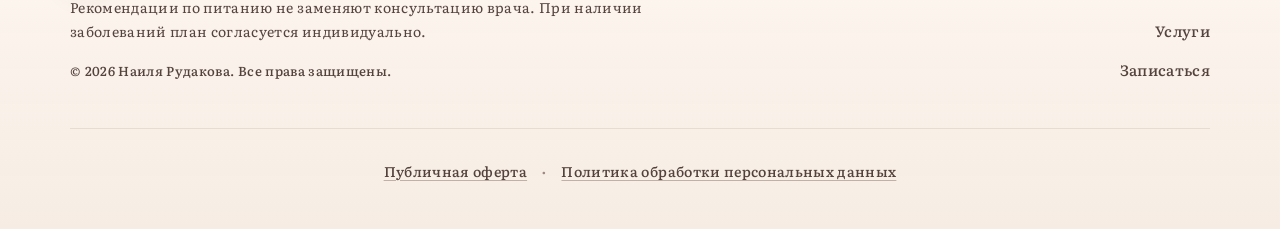
==== commit c2c5989c: "add custom domain search console verification" ====
--- a/index.html
+++ b/index.html
@@ -11,6 +11,7 @@
     <link rel="canonical" href="https://www.nailya-rudakova.ru/" />
     <meta name="robots" content="index, follow" />
     <meta name="google-site-verification" content="zTvz38cKvNyNnd01TyGyB_4Lh-QhvqnzPcXce07cgZo" />
+    <meta name="google-site-verification" content="4Qv7BIP0zeGPIG05kg16yX1AhO1RRVo_y_4OLbNamBo" />
 
     <meta property="og:type" content="website" />
     <meta property="og:url" content="https://www.nailya-rudakova.ru/" />
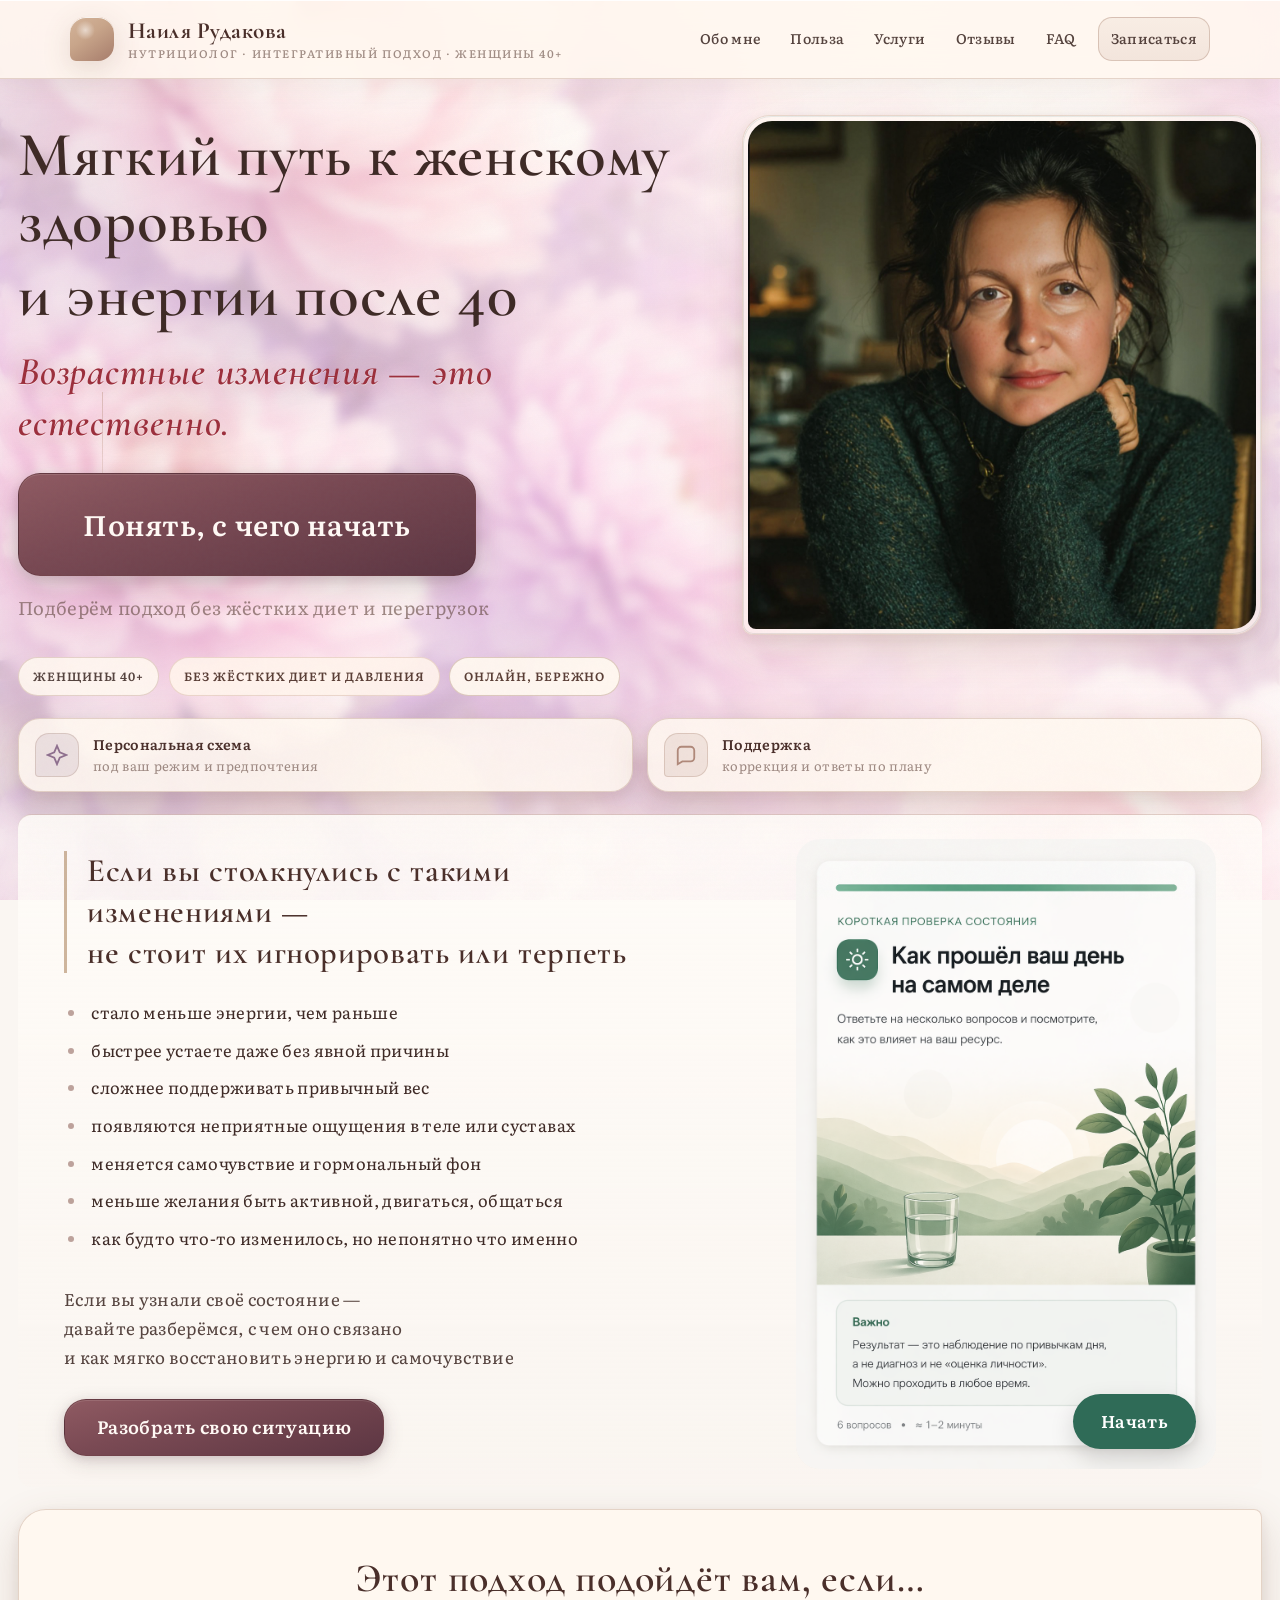
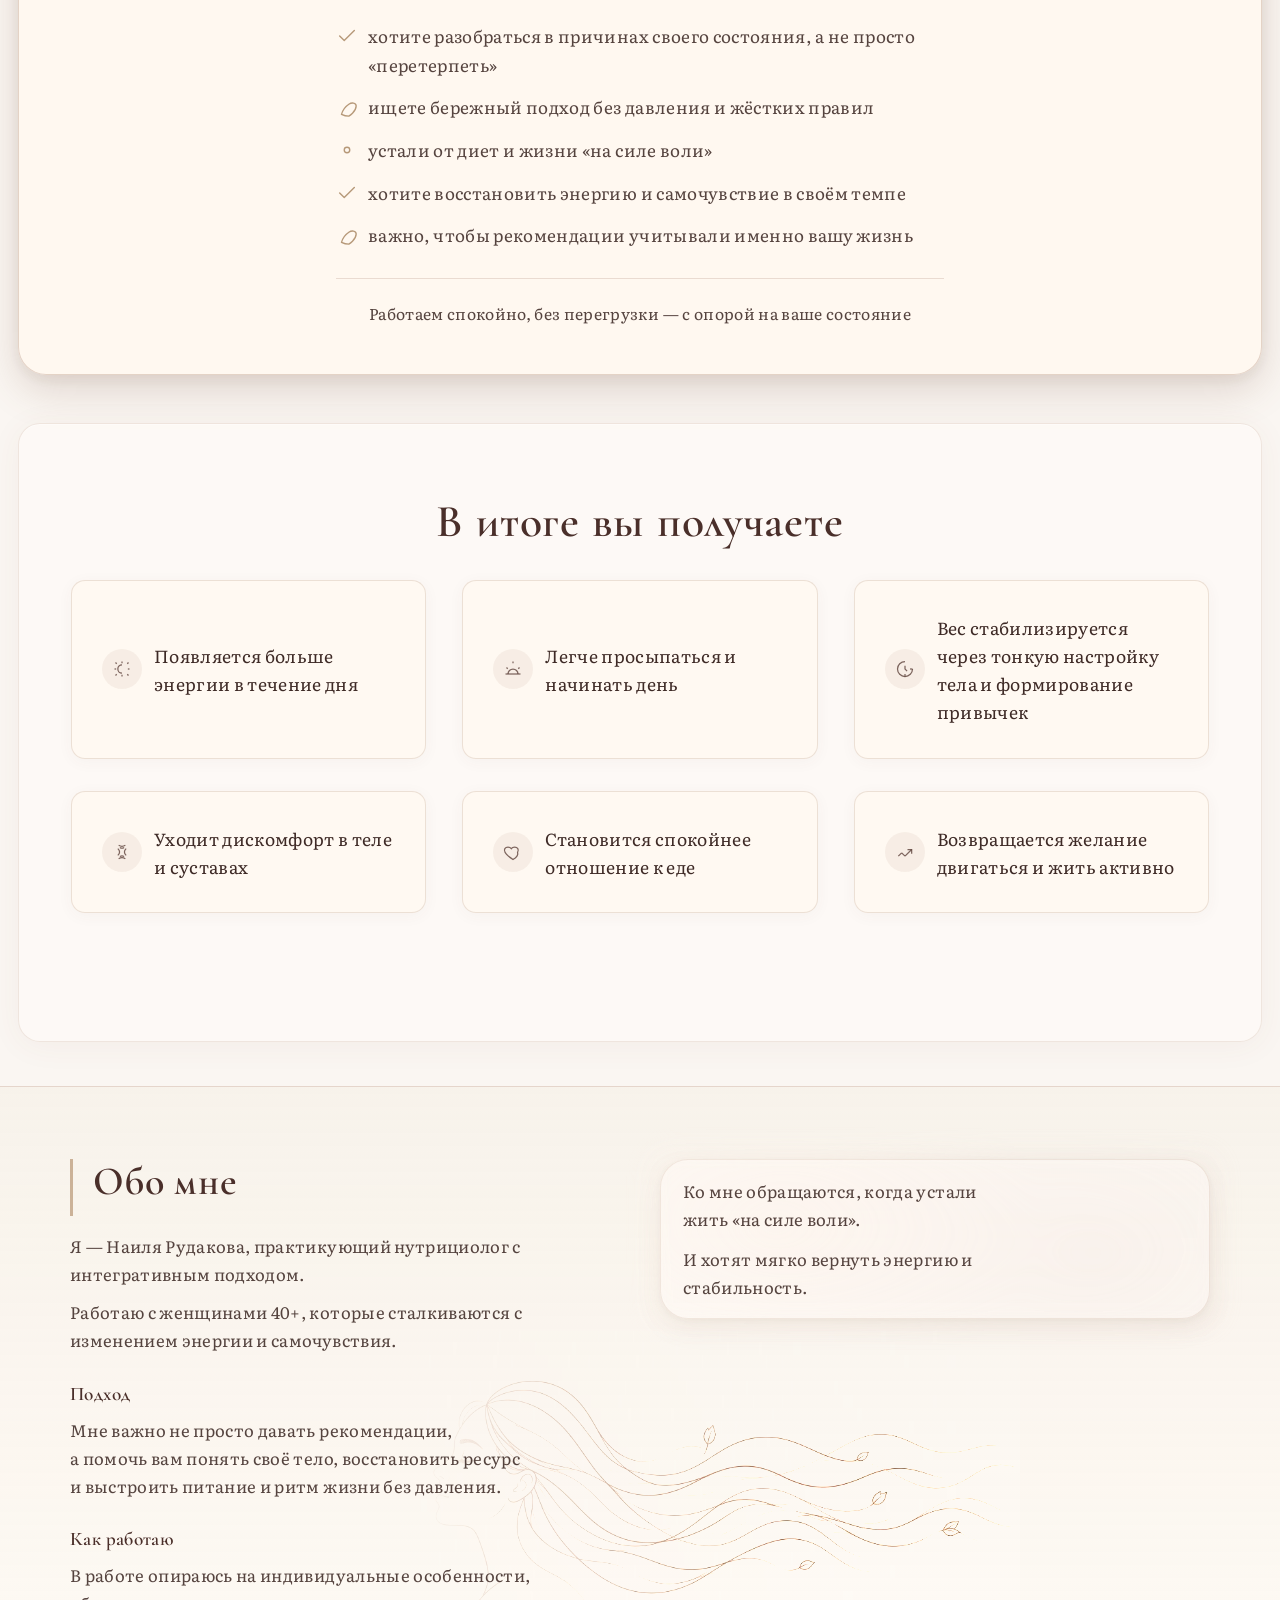
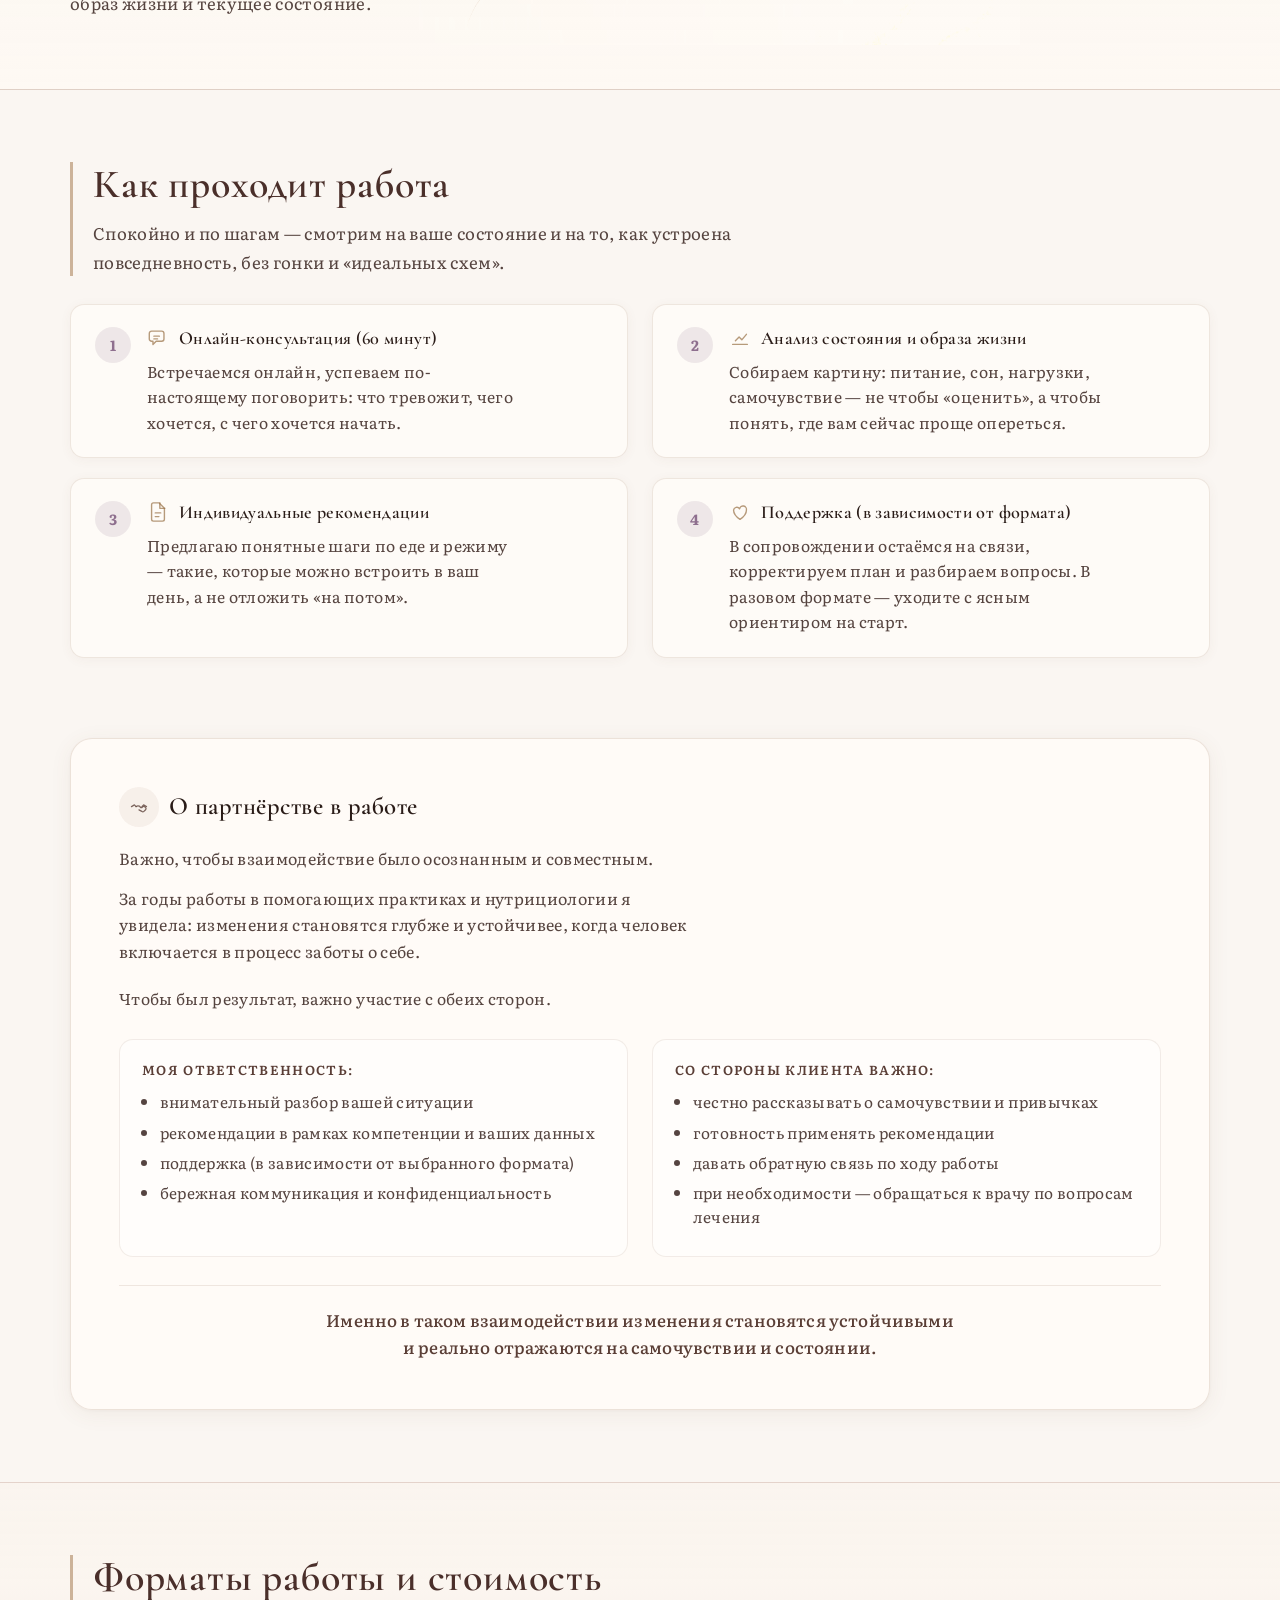
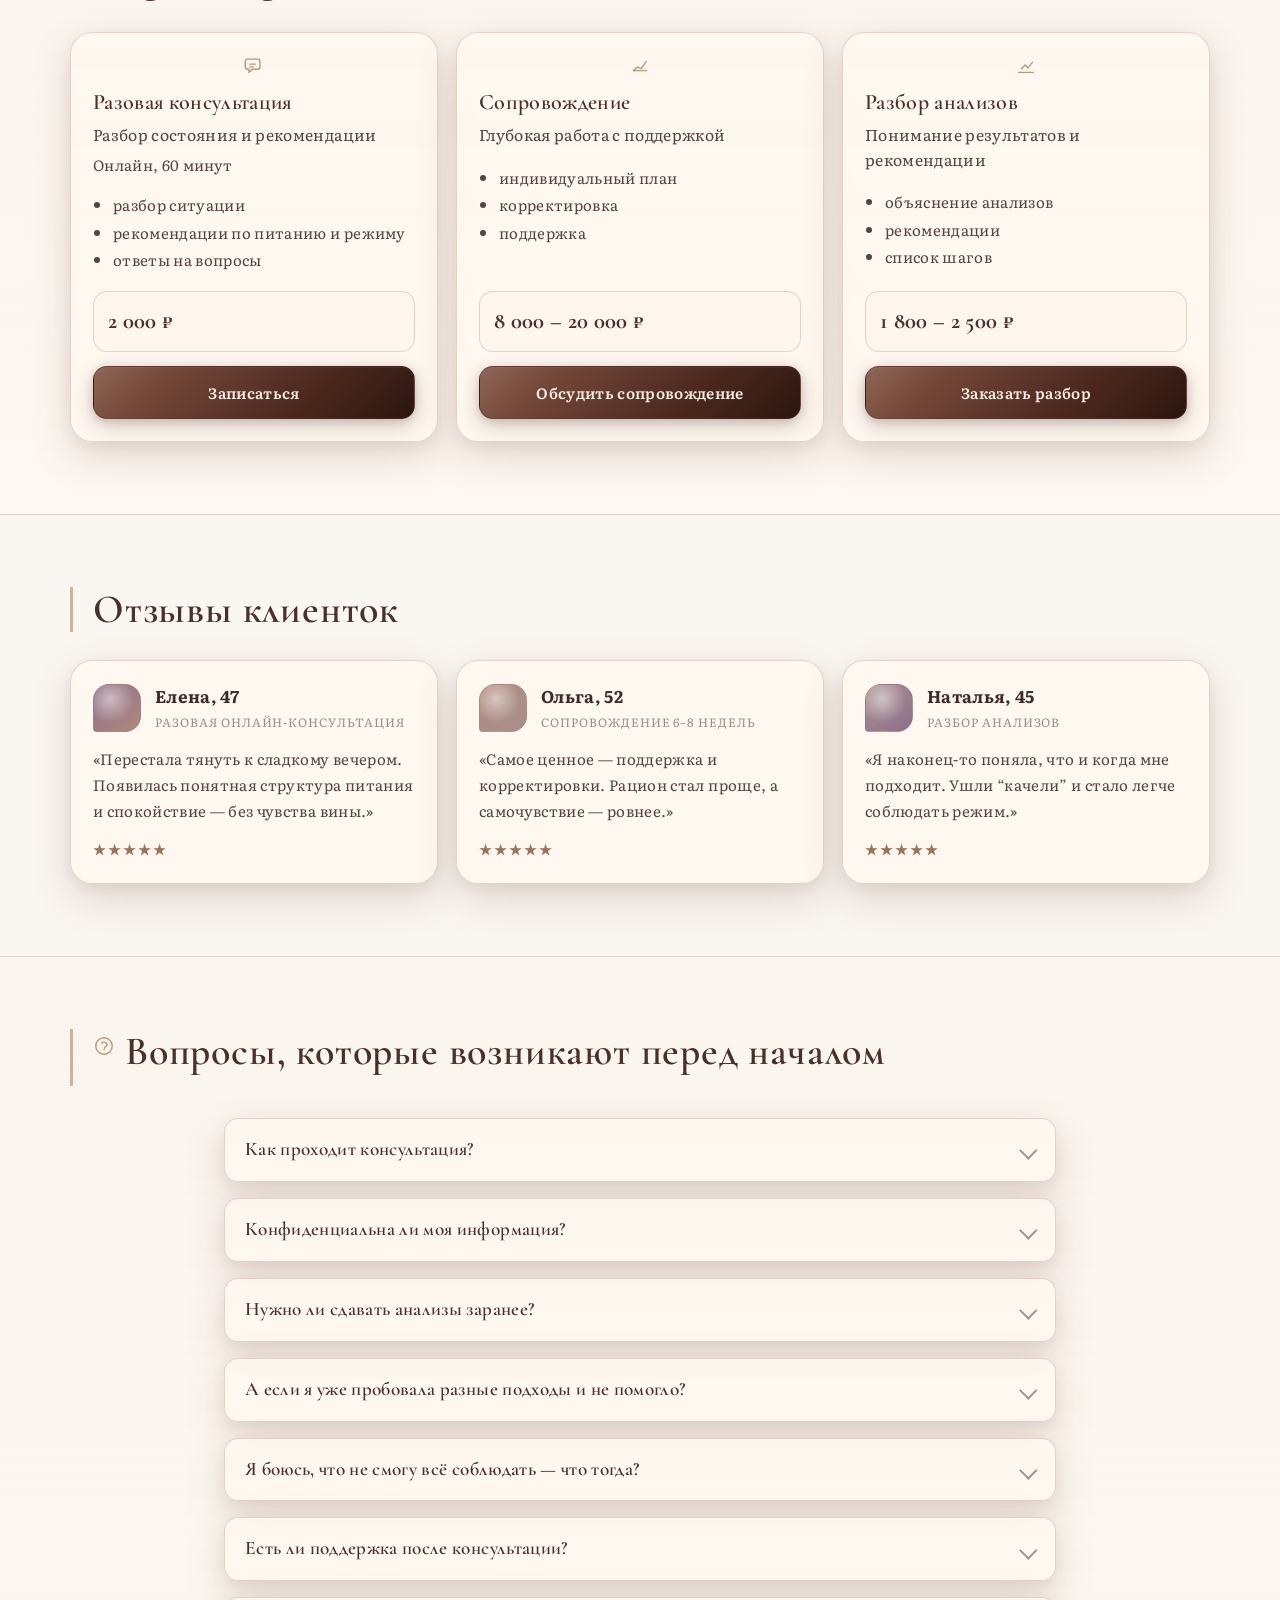
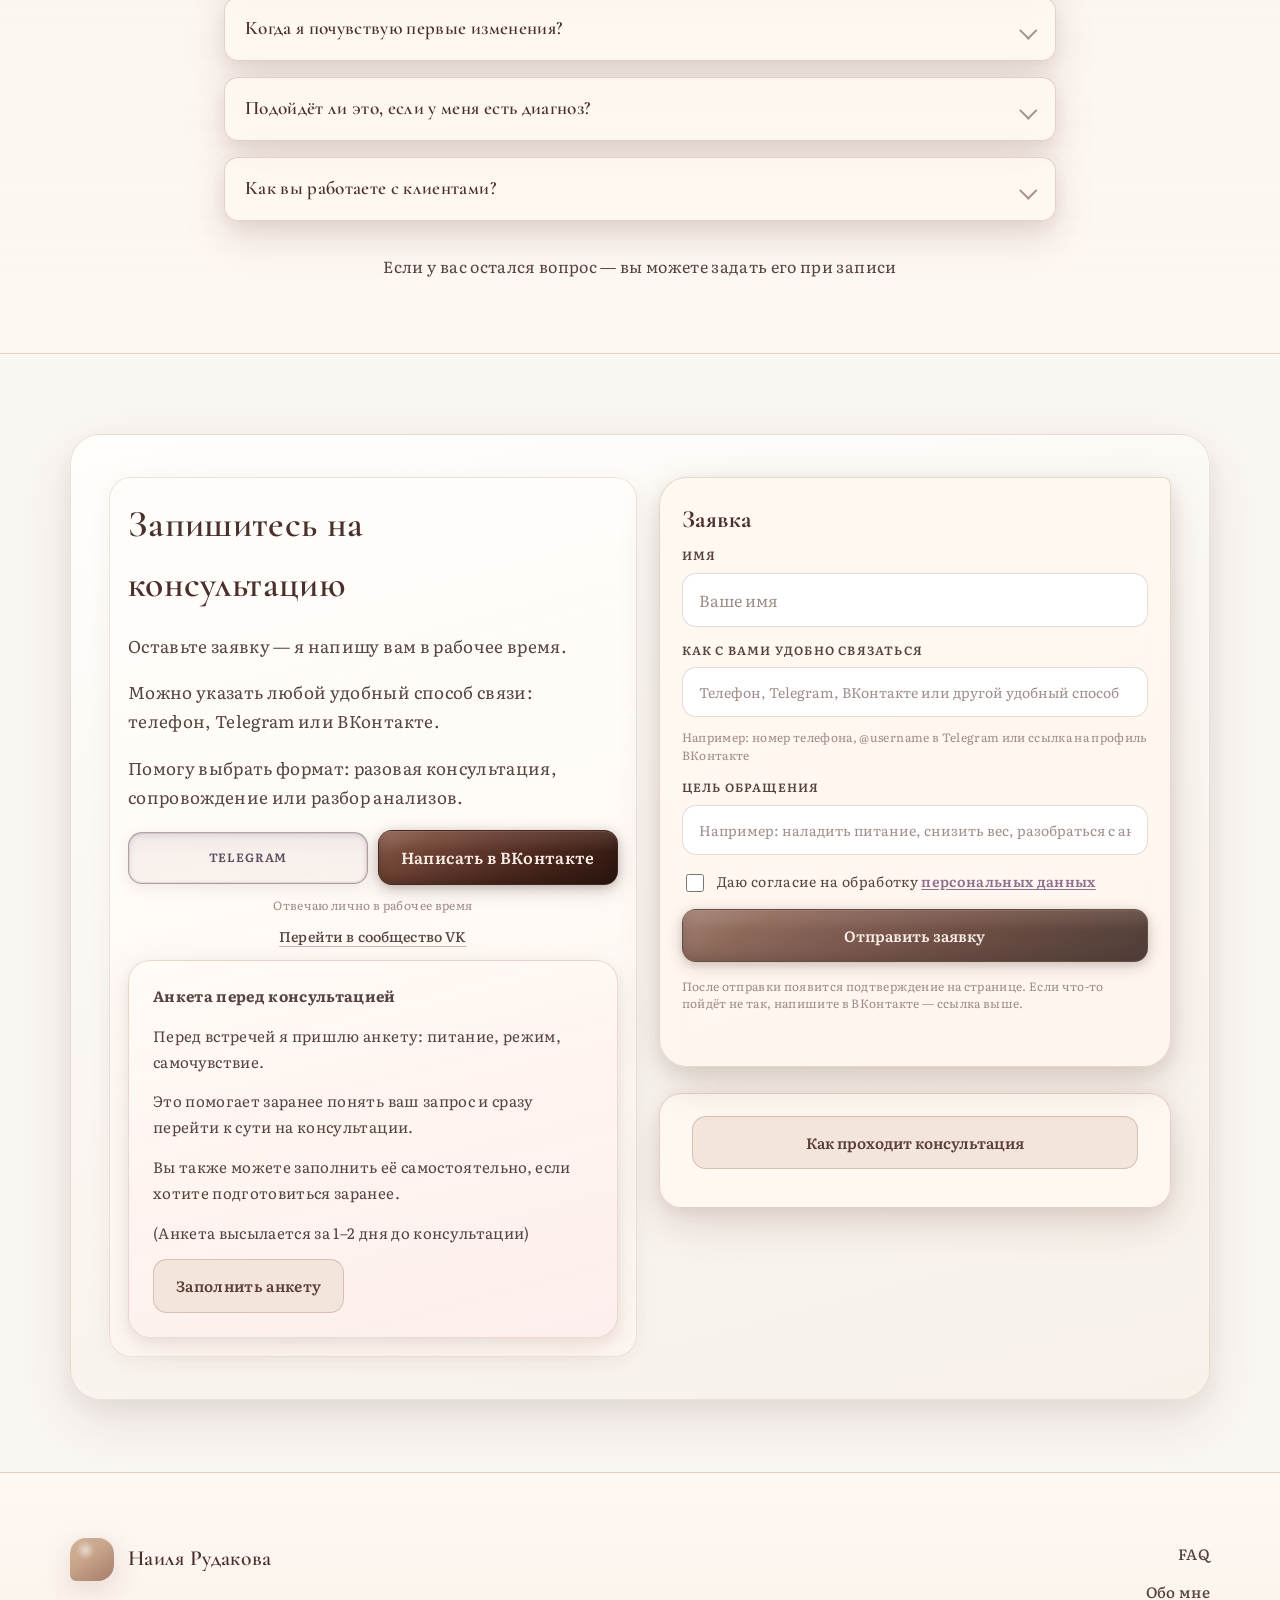
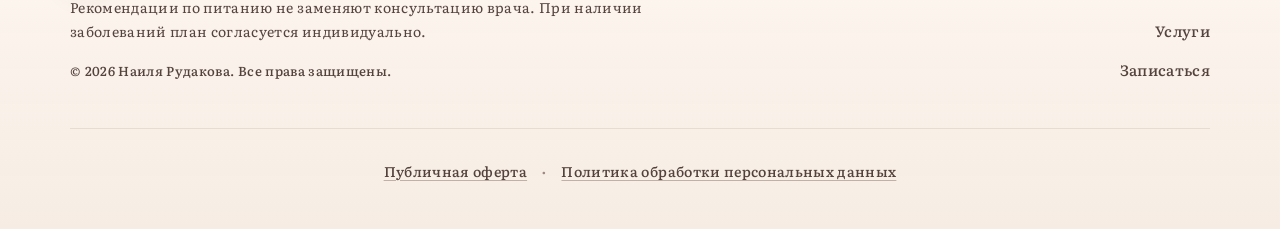
==== commit 683c0c2d: "add google analytics tag" ====
--- a/index.html
+++ b/index.html
@@ -28,6 +28,15 @@
       name="twitter:description"
       content="Мягкий подход к питанию без жёстких диет, давления и чувства вины."
     />
+
+    <!-- Google tag (gtag.js) -->
+    <script async src="https://www.googletagmanager.com/gtag/js?id=G-RCGZV7D3WG"></script>
+    <script>
+      window.dataLayer = window.dataLayer || [];
+      function gtag(){dataLayer.push(arguments);}
+      gtag('js', new Date());
+      gtag('config', 'G-RCGZV7D3WG');
+    </script>
 
     <link rel="preconnect" href="https://fonts.googleapis.com" />
     <link rel="preconnect" href="https://fonts.gstatic.com" crossorigin />
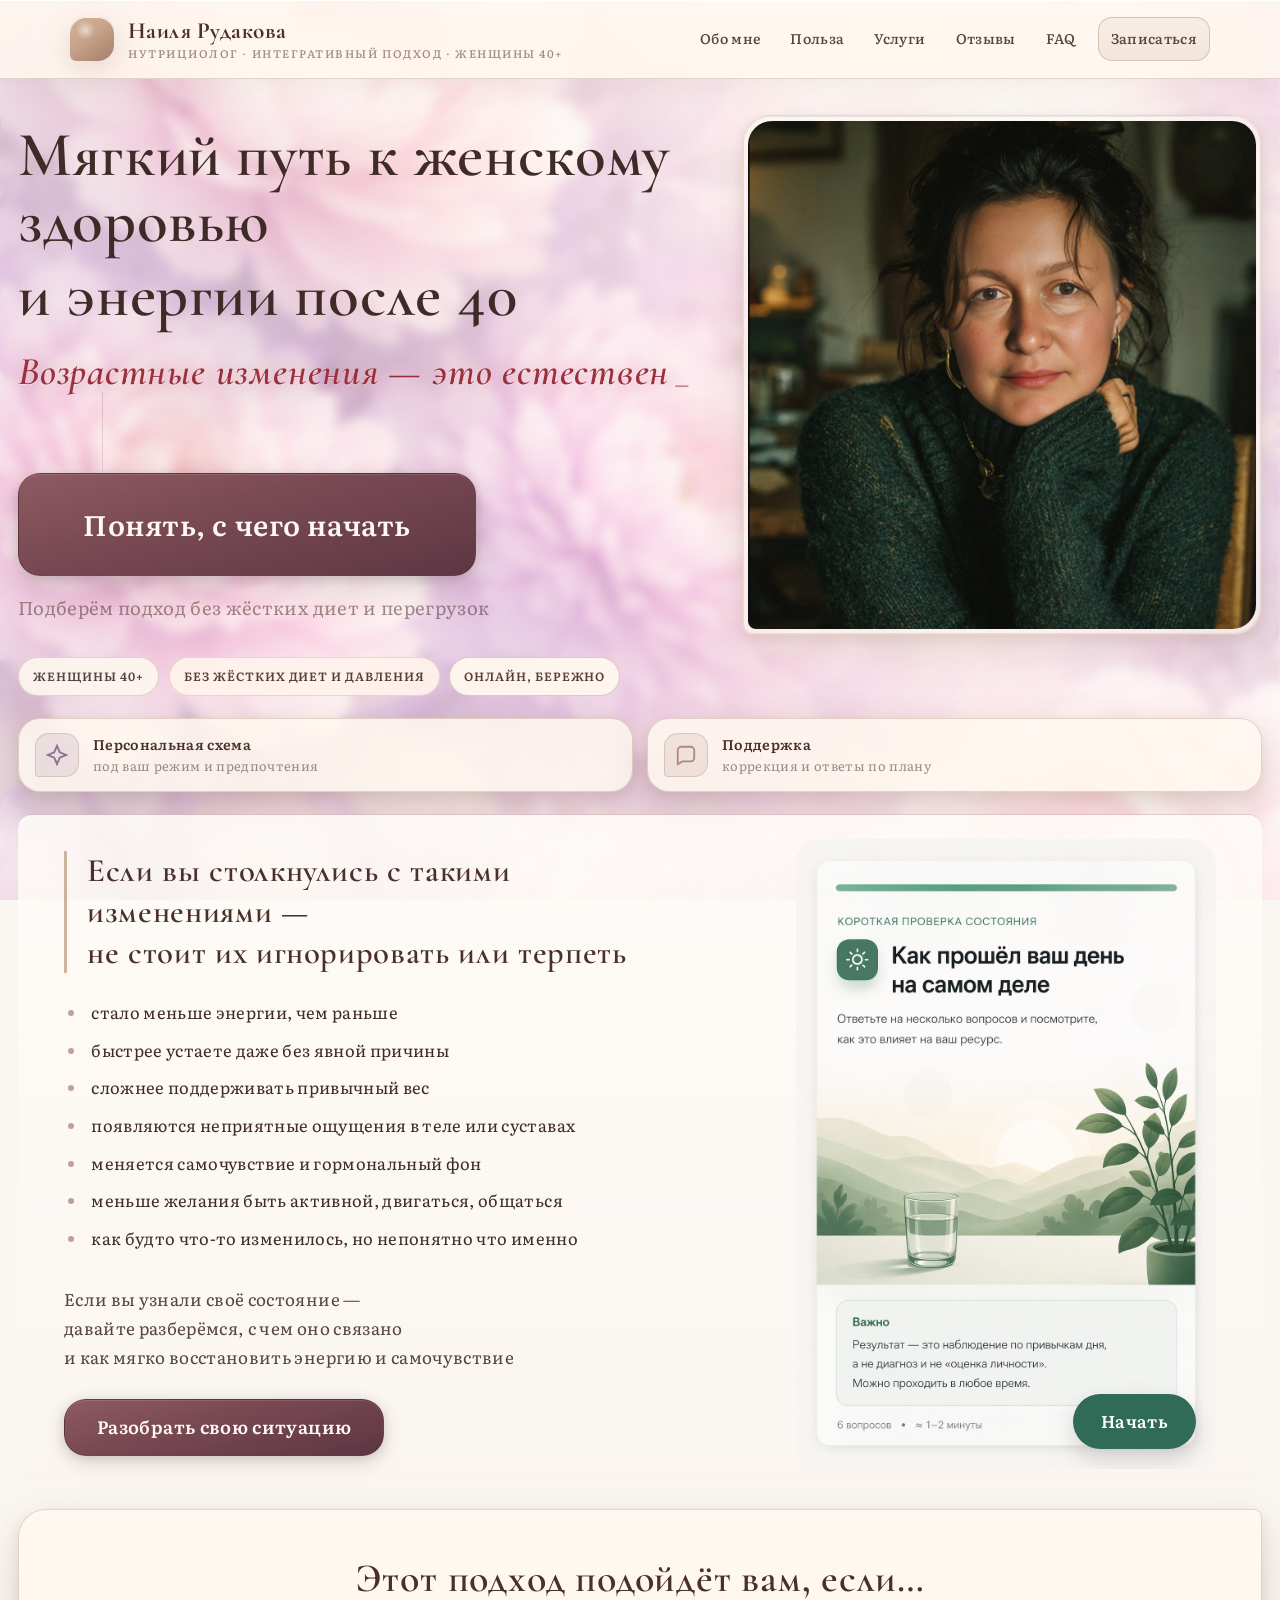
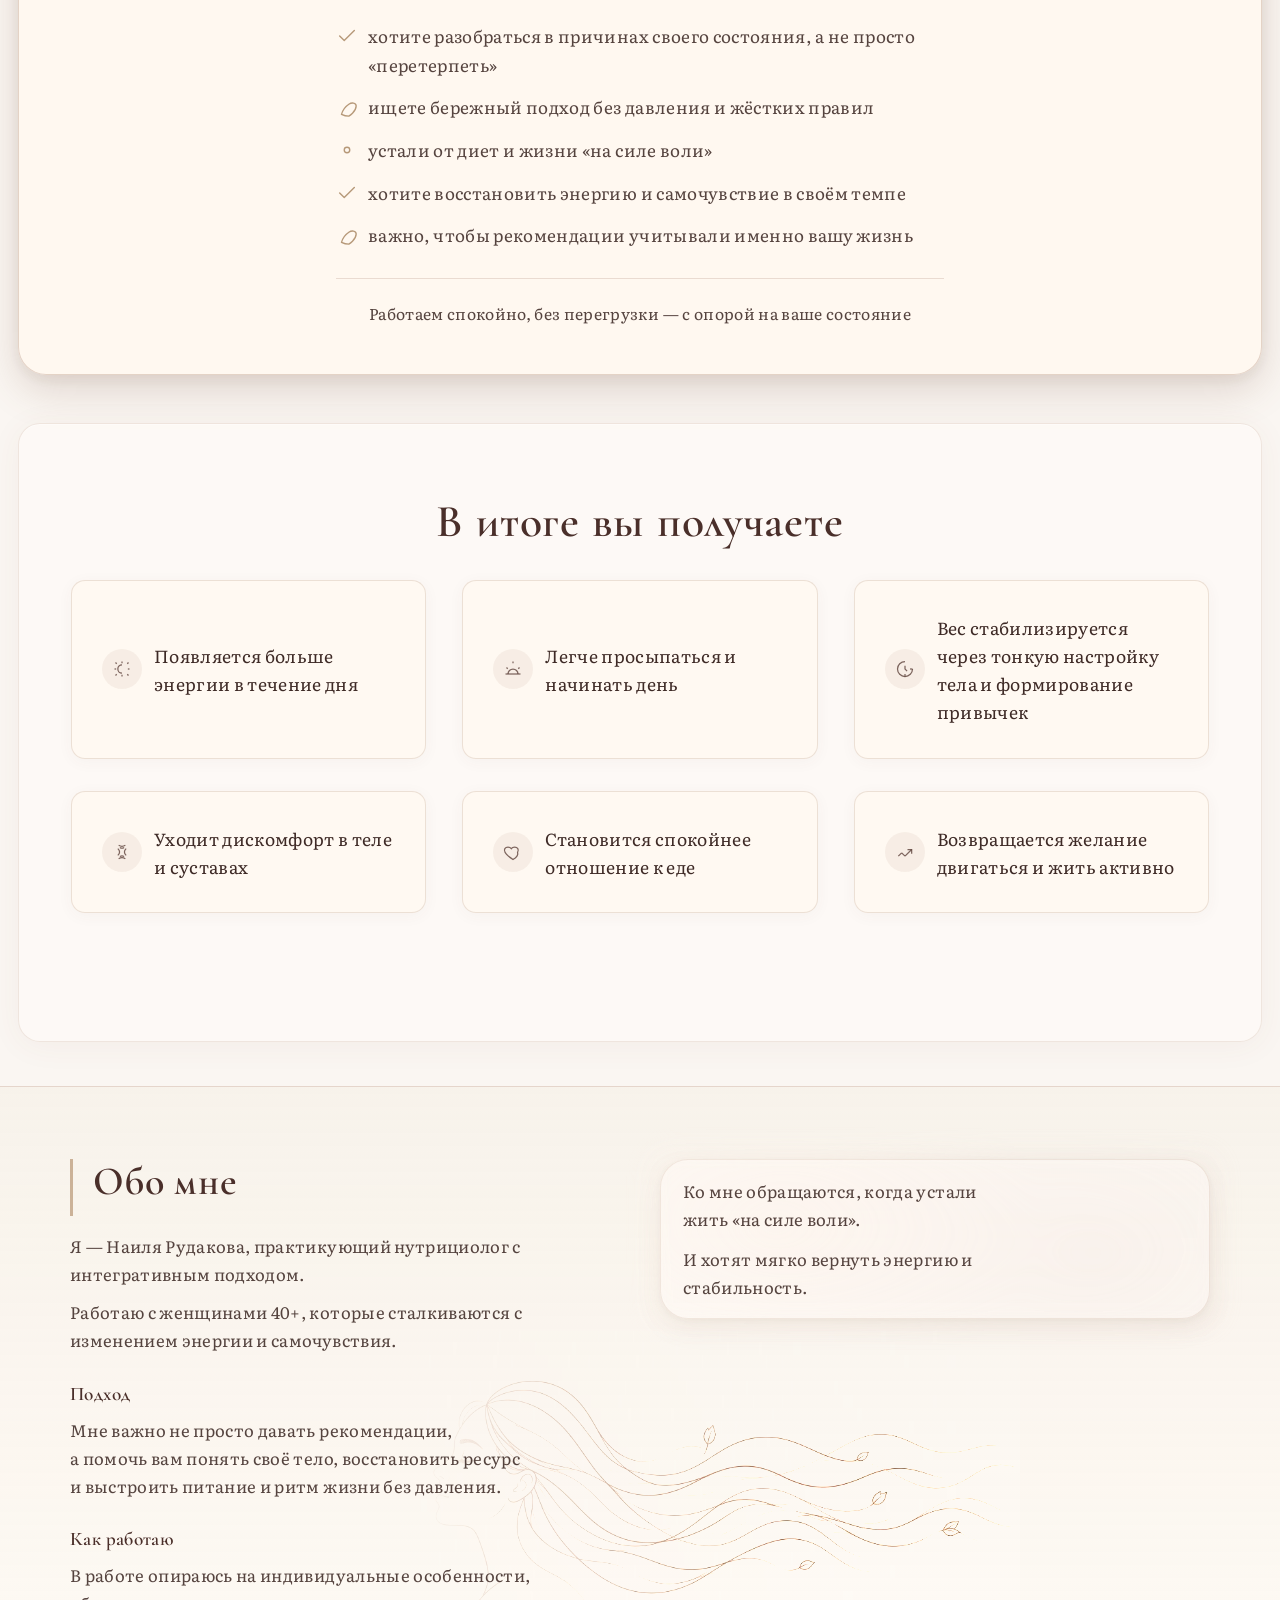
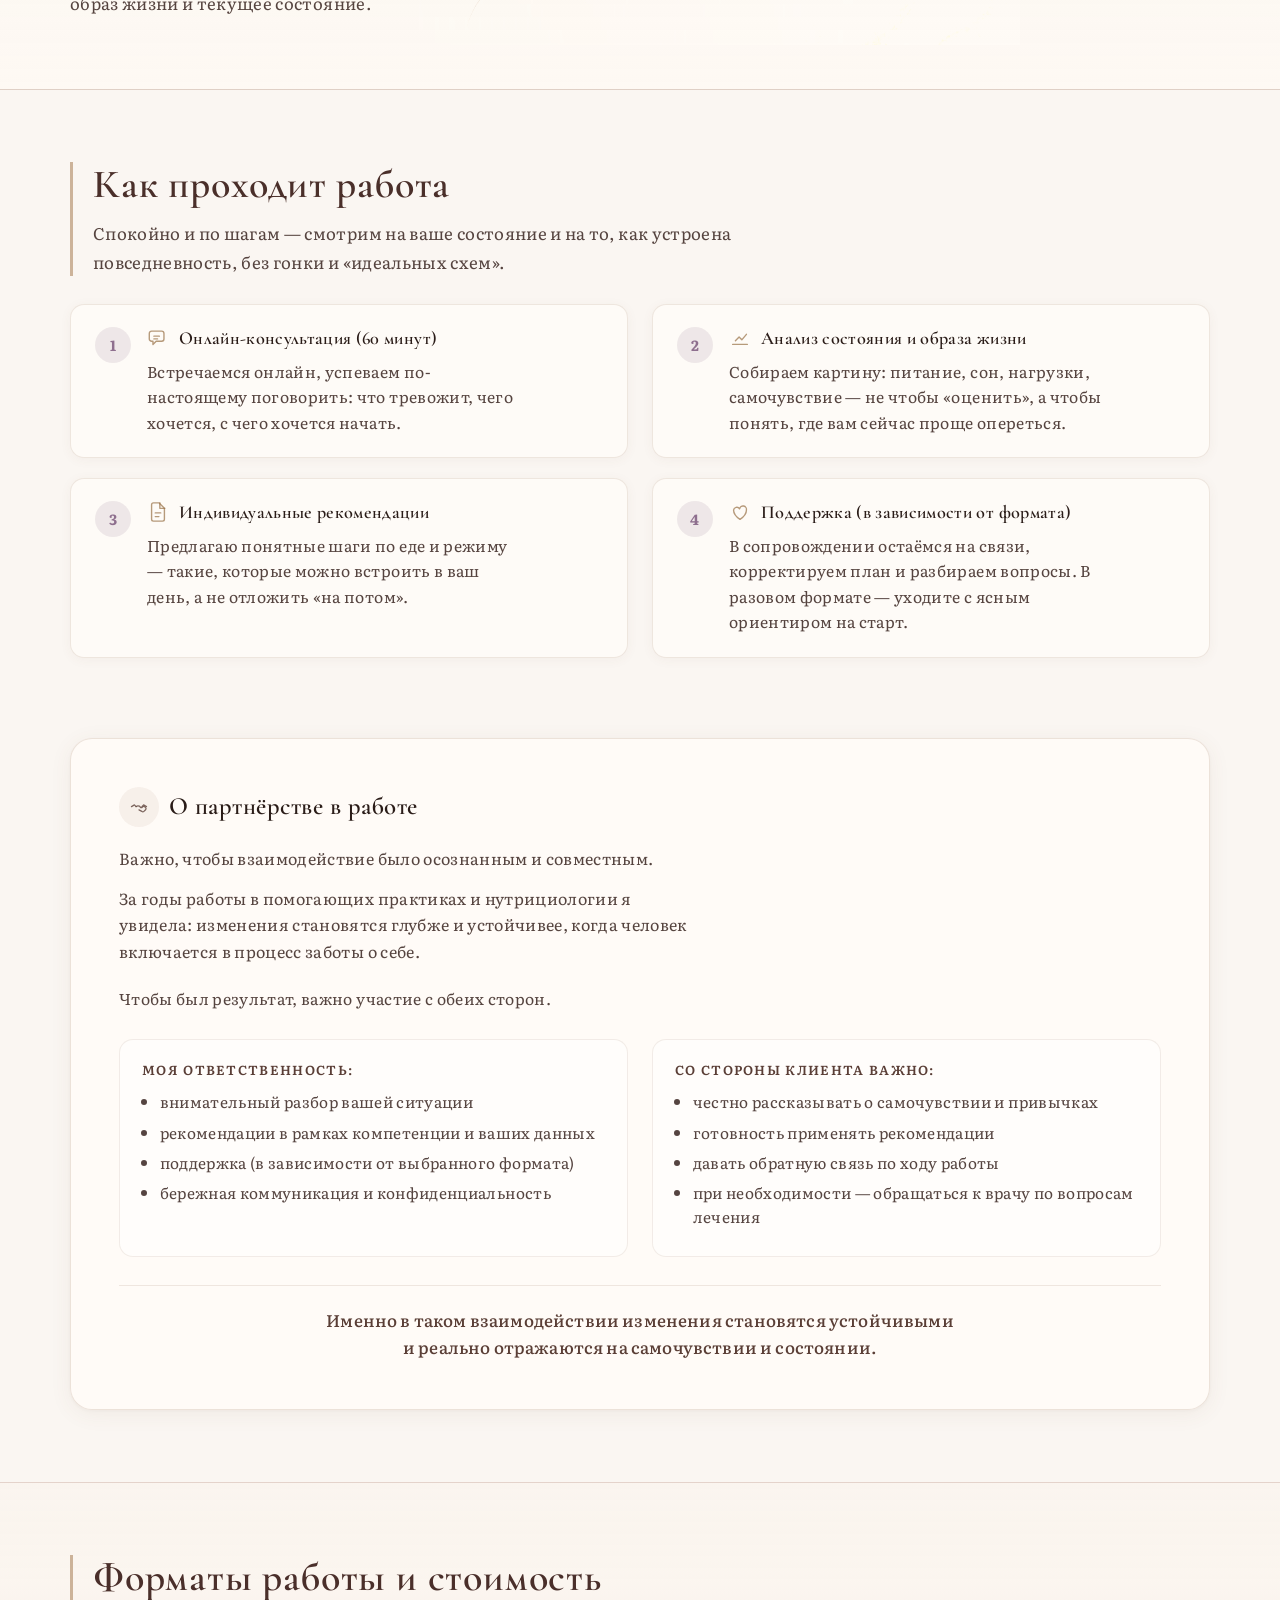
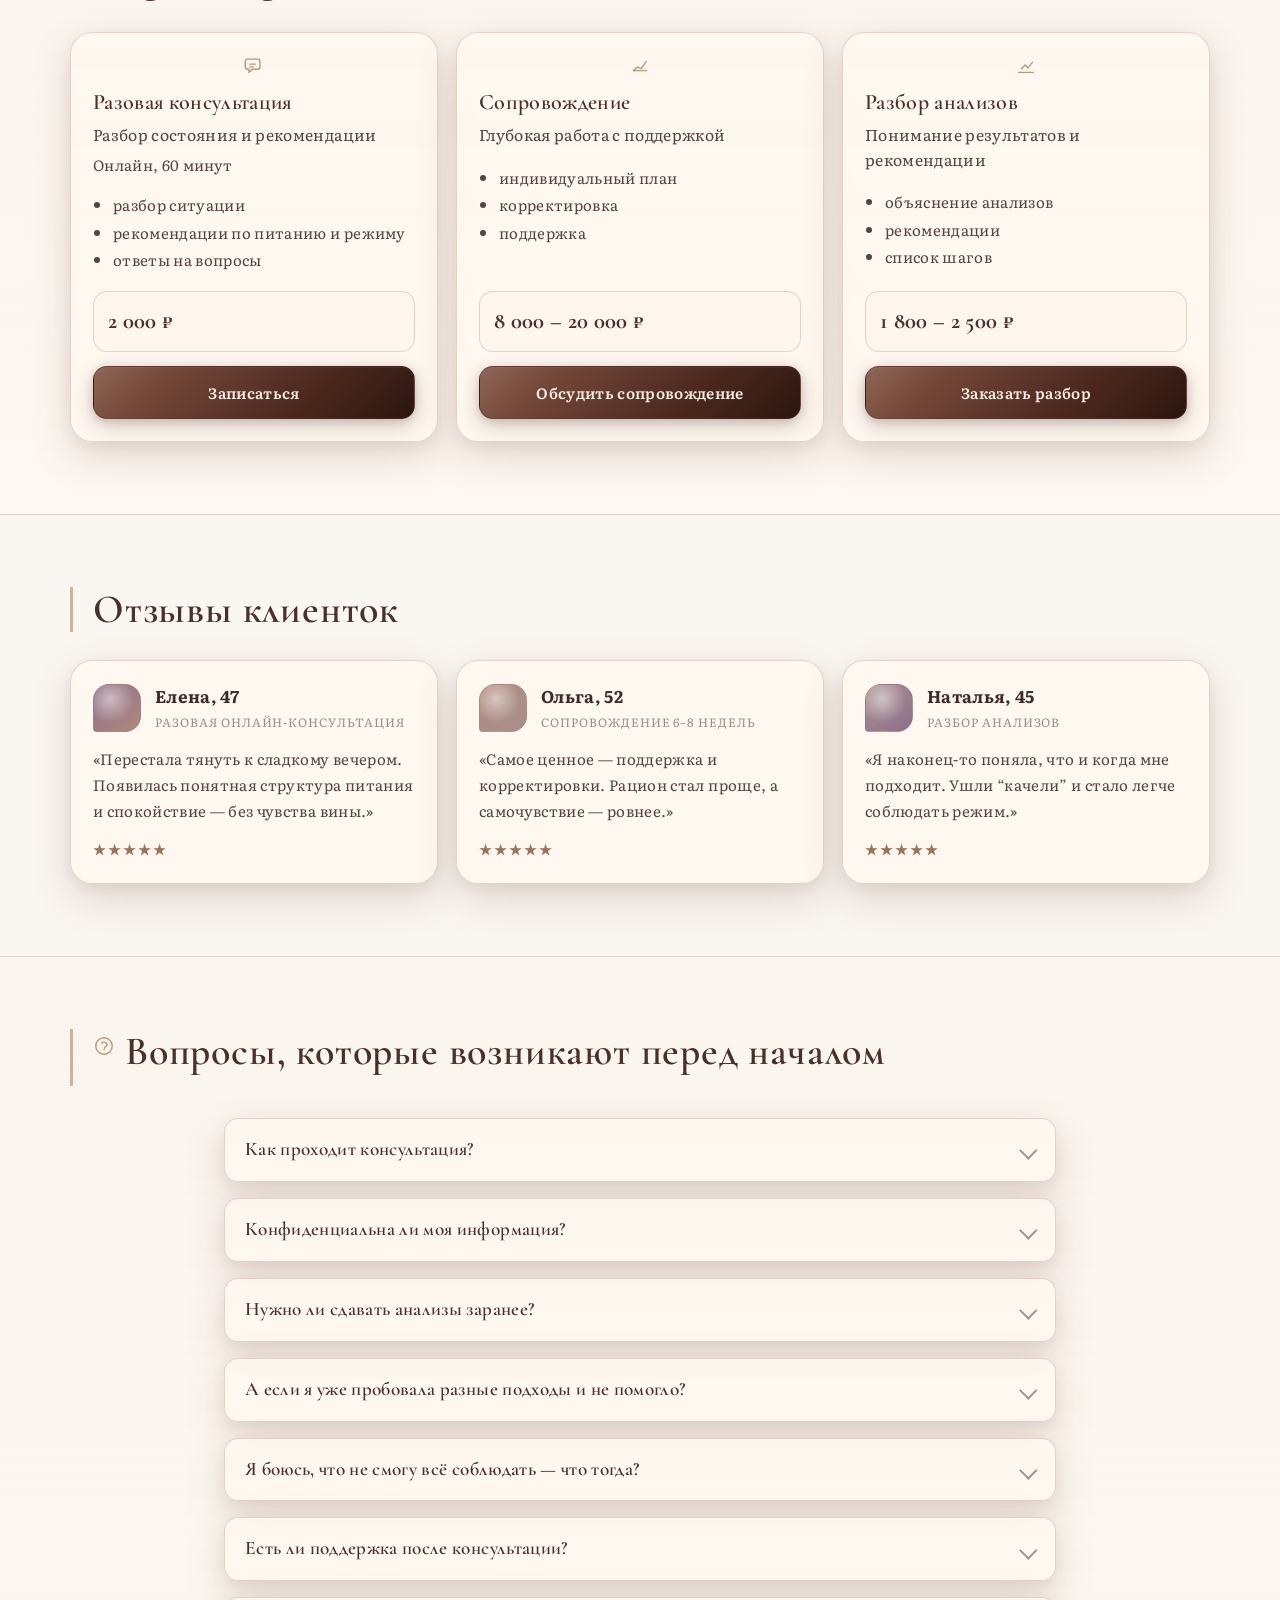
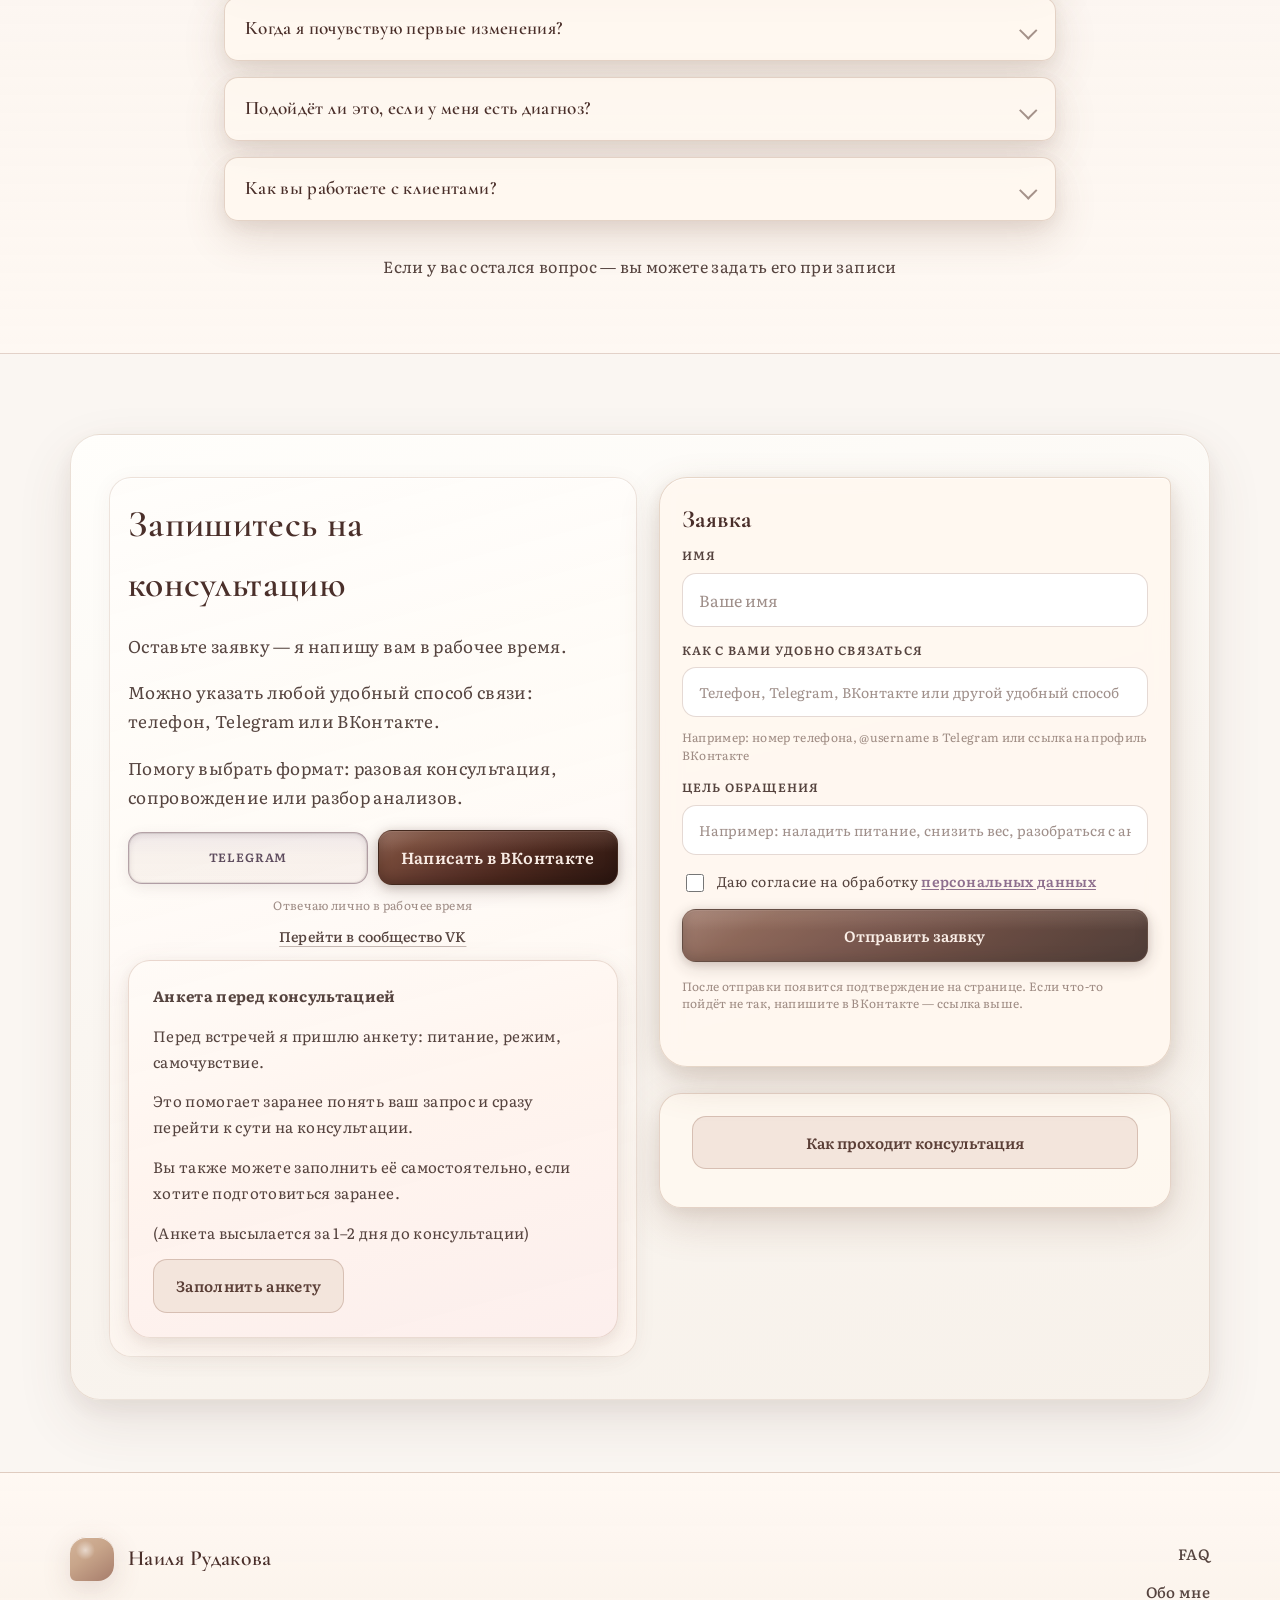
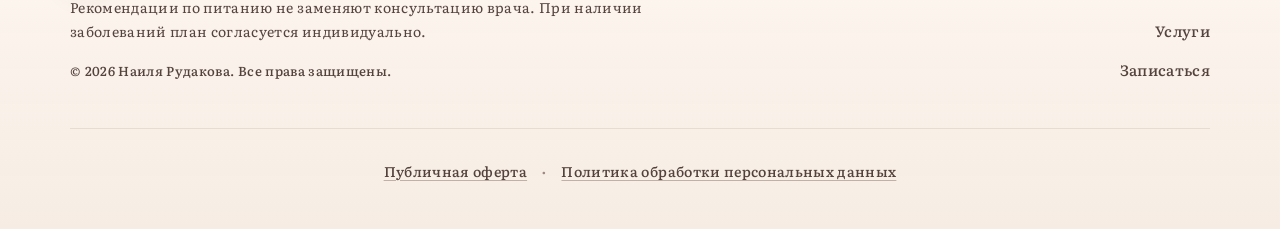
==== commit 47f102c4: "add yandex webmaster verification" ====
--- a/index.html
+++ b/index.html
@@ -12,6 +12,7 @@
     <meta name="robots" content="index, follow" />
     <meta name="google-site-verification" content="zTvz38cKvNyNnd01TyGyB_4Lh-QhvqnzPcXce07cgZo" />
     <meta name="google-site-verification" content="4Qv7BIP0zeGPIG05kg16yX1AhO1RRVo_y_4OLbNamBo" />
+    <meta name="yandex-verification" content="70e551b60f2c5cdc" />
 
     <meta property="og:type" content="website" />
     <meta property="og:url" content="https://www.nailya-rudakova.ru/" />
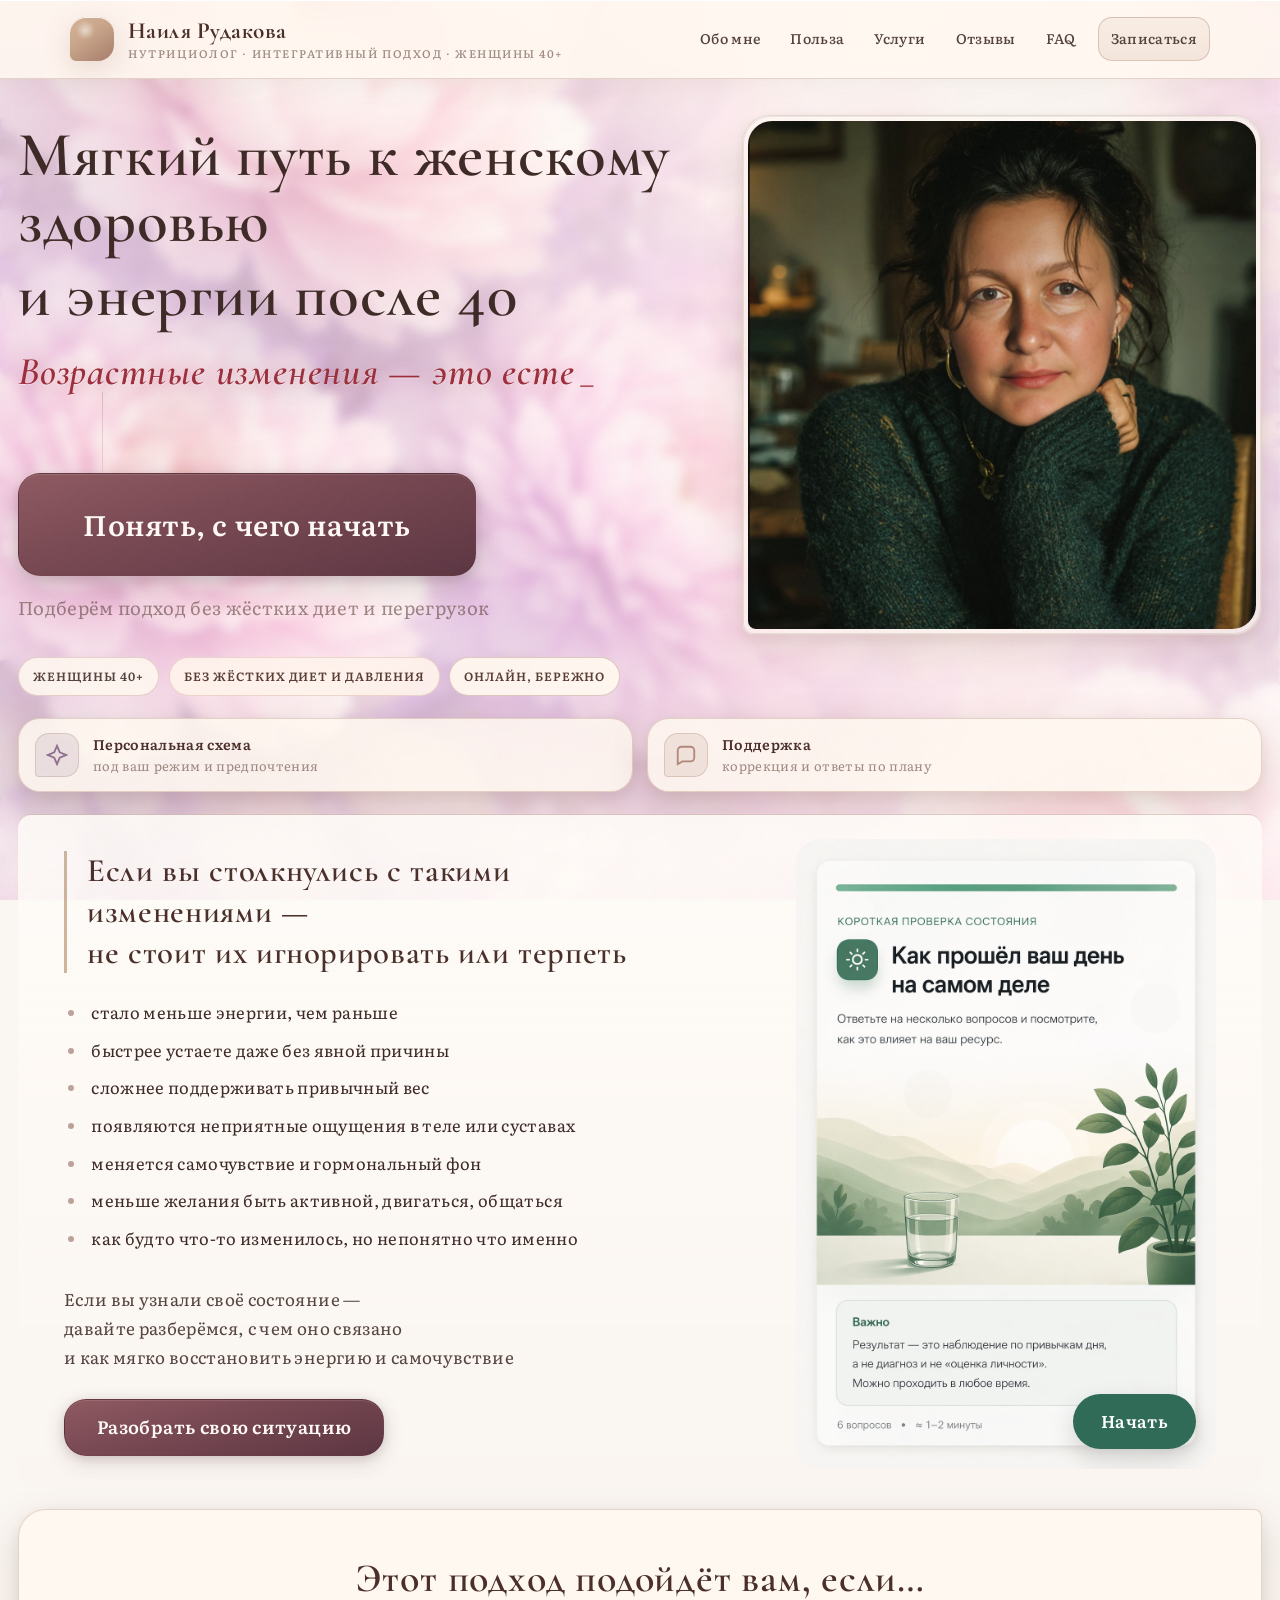
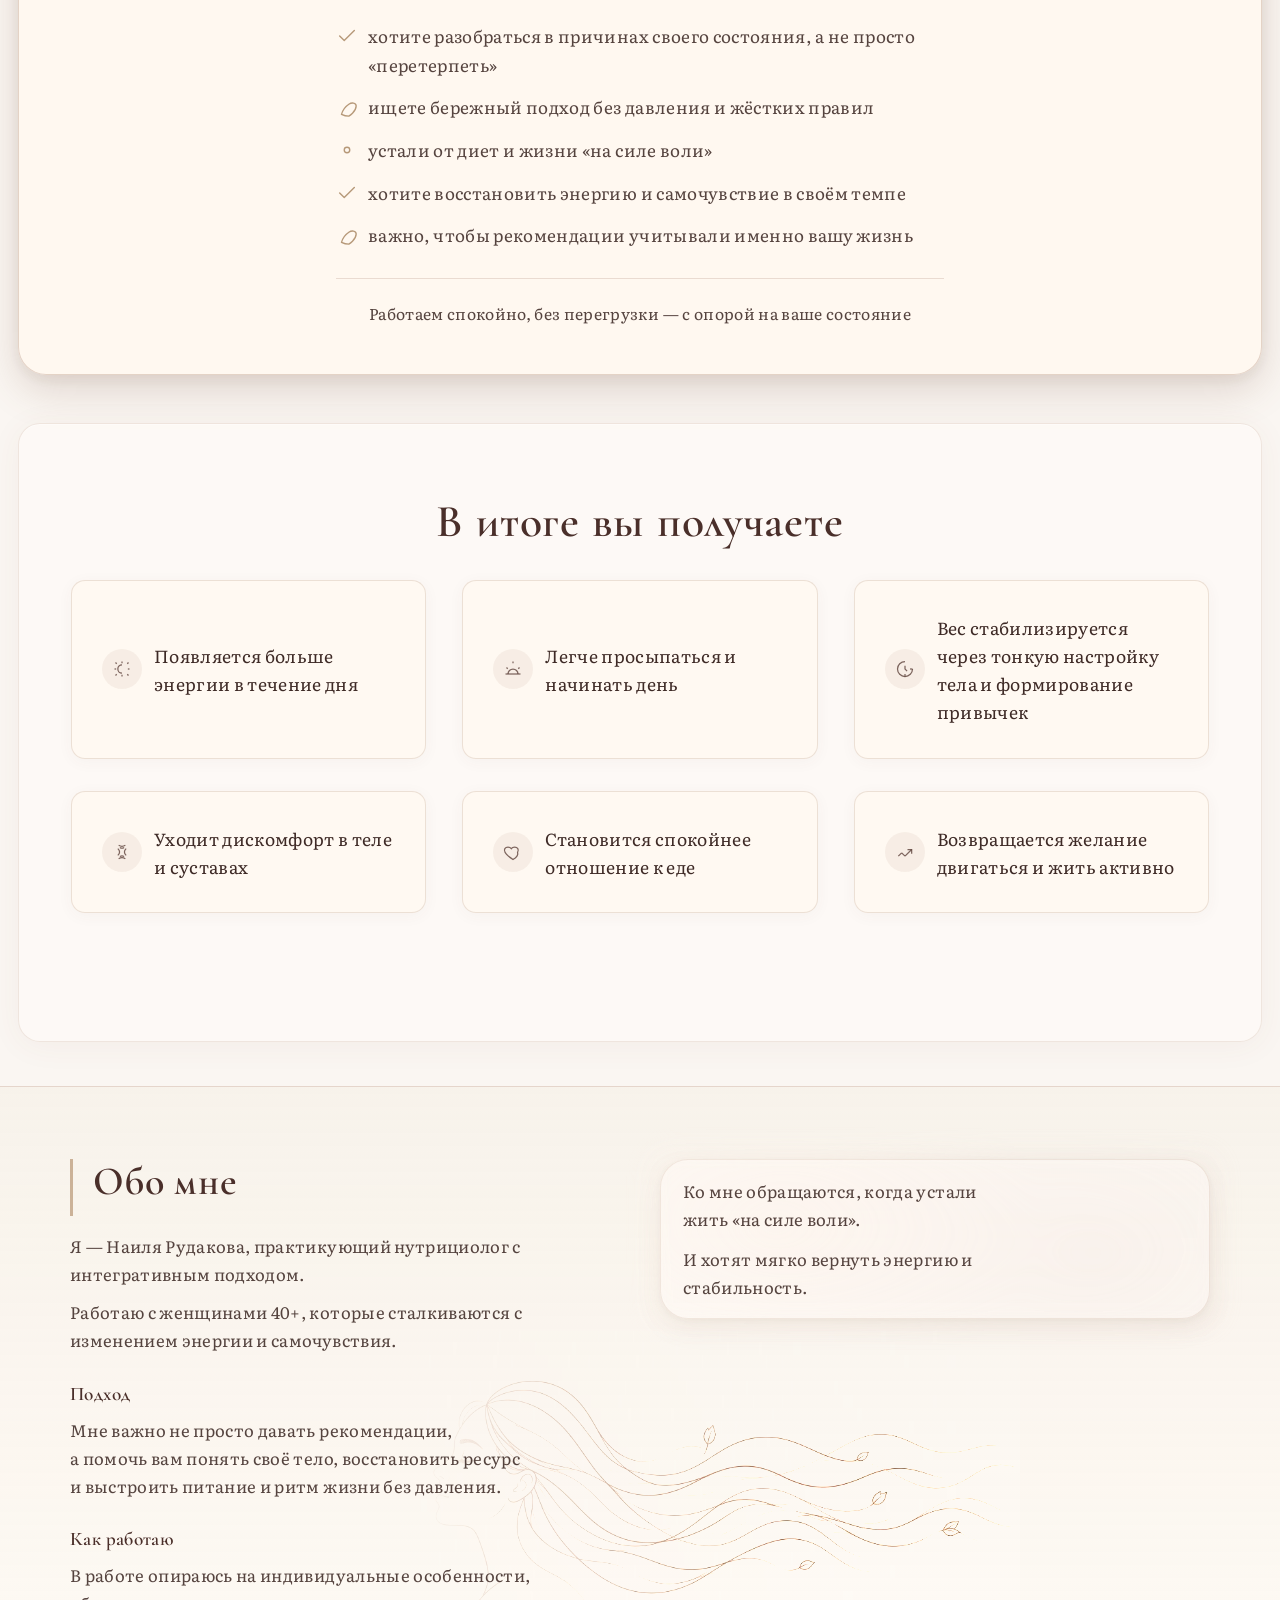
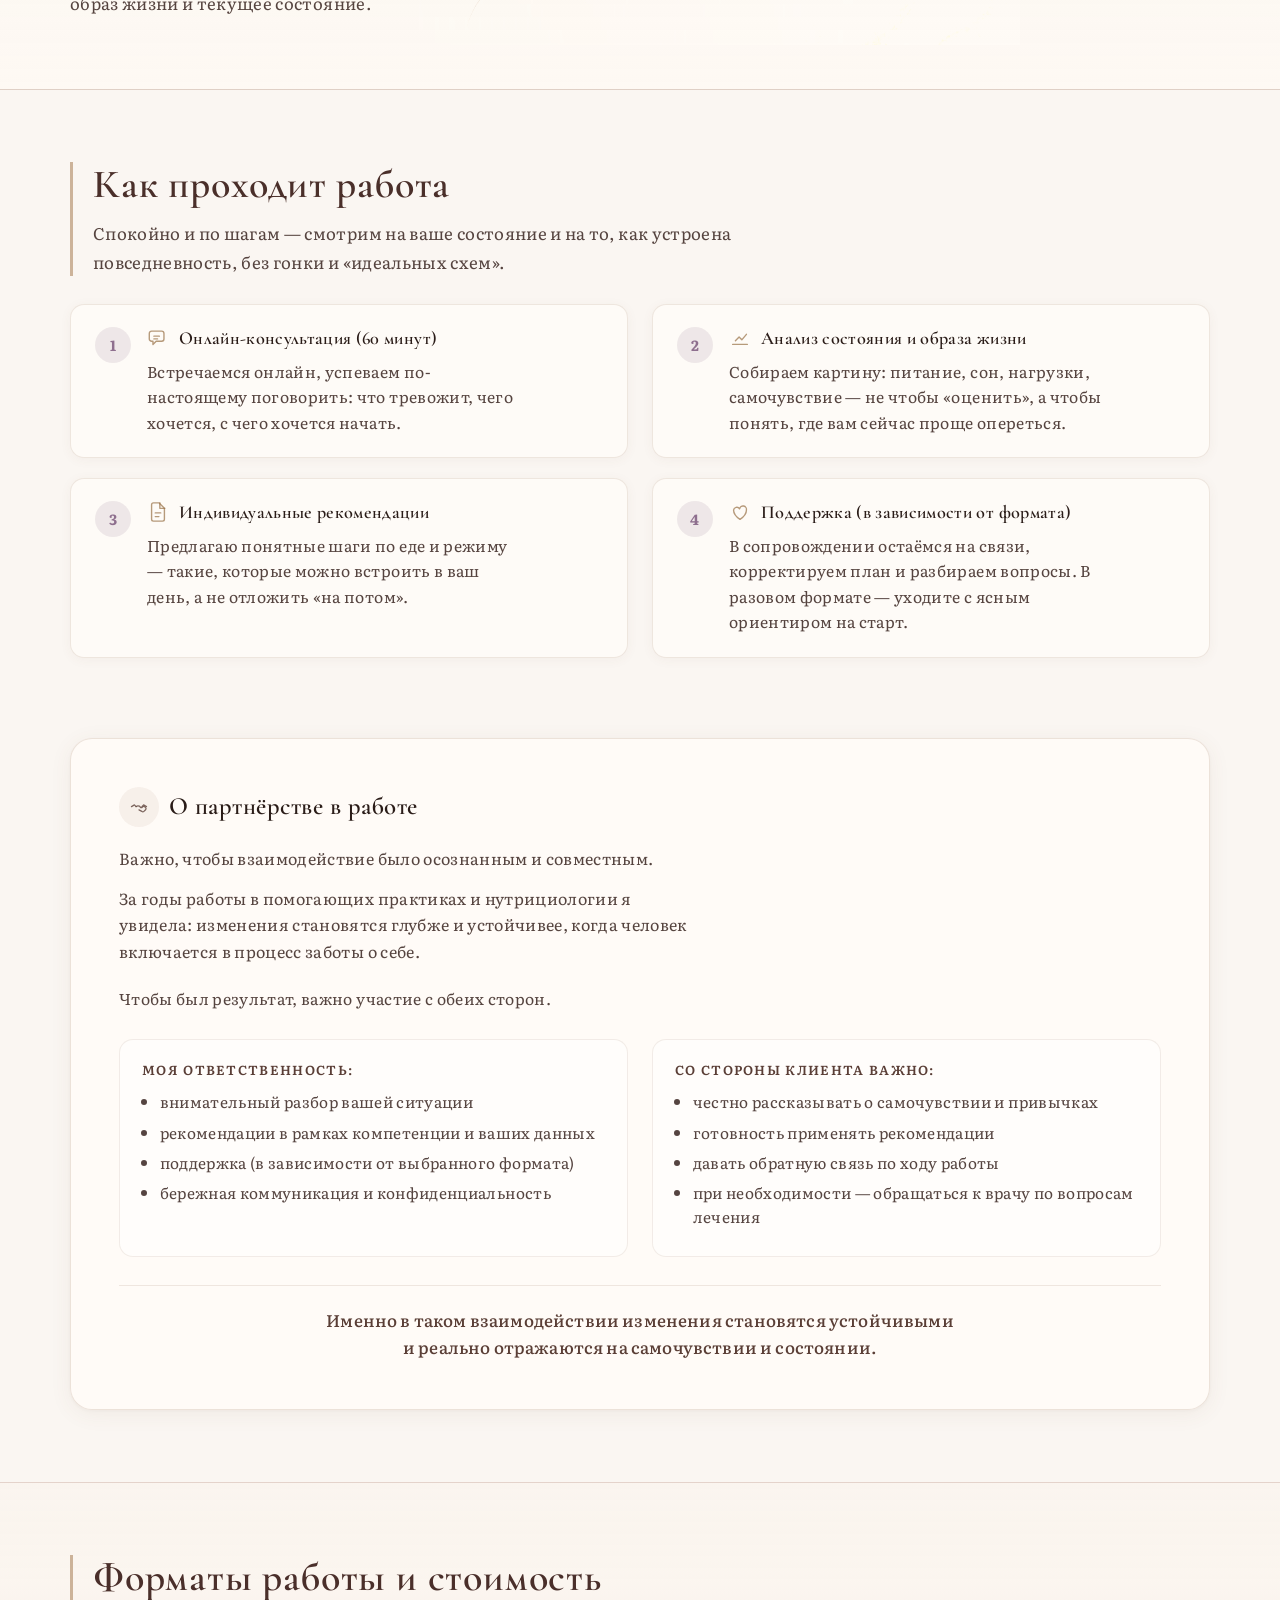
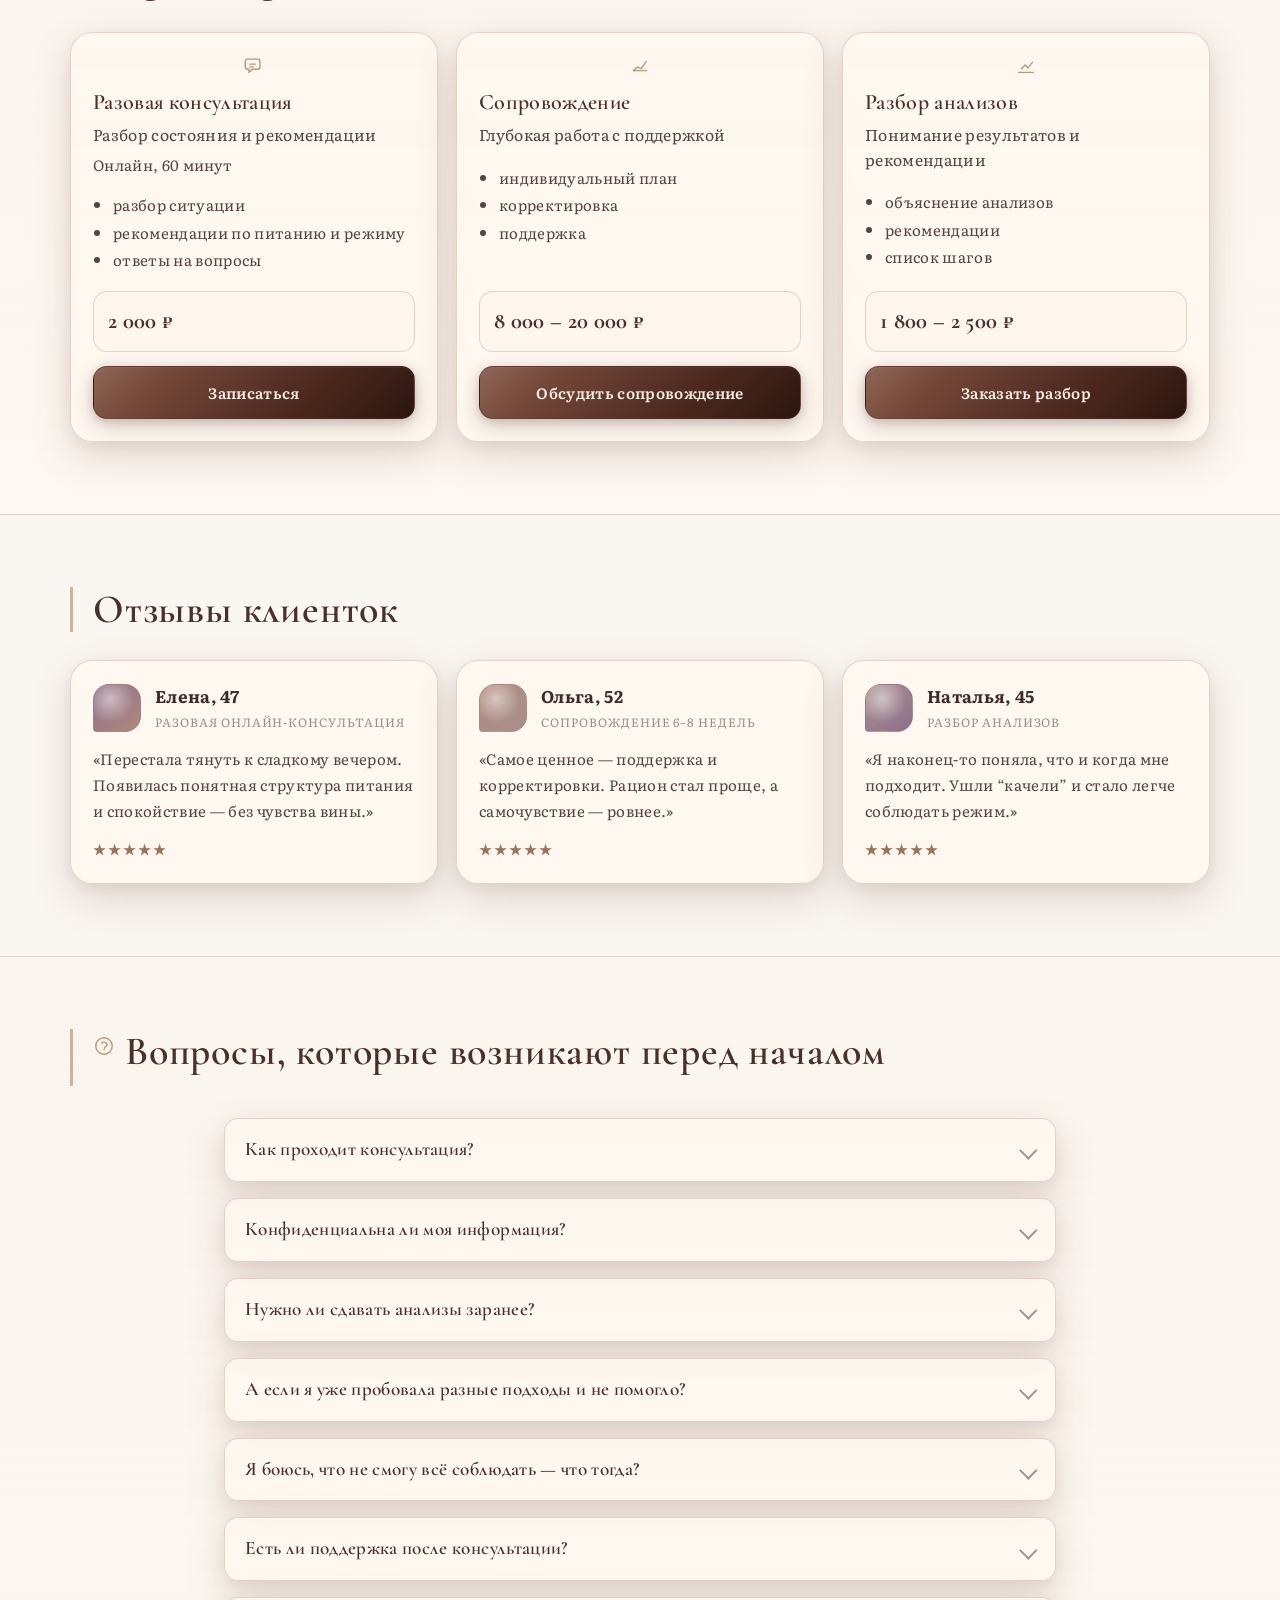
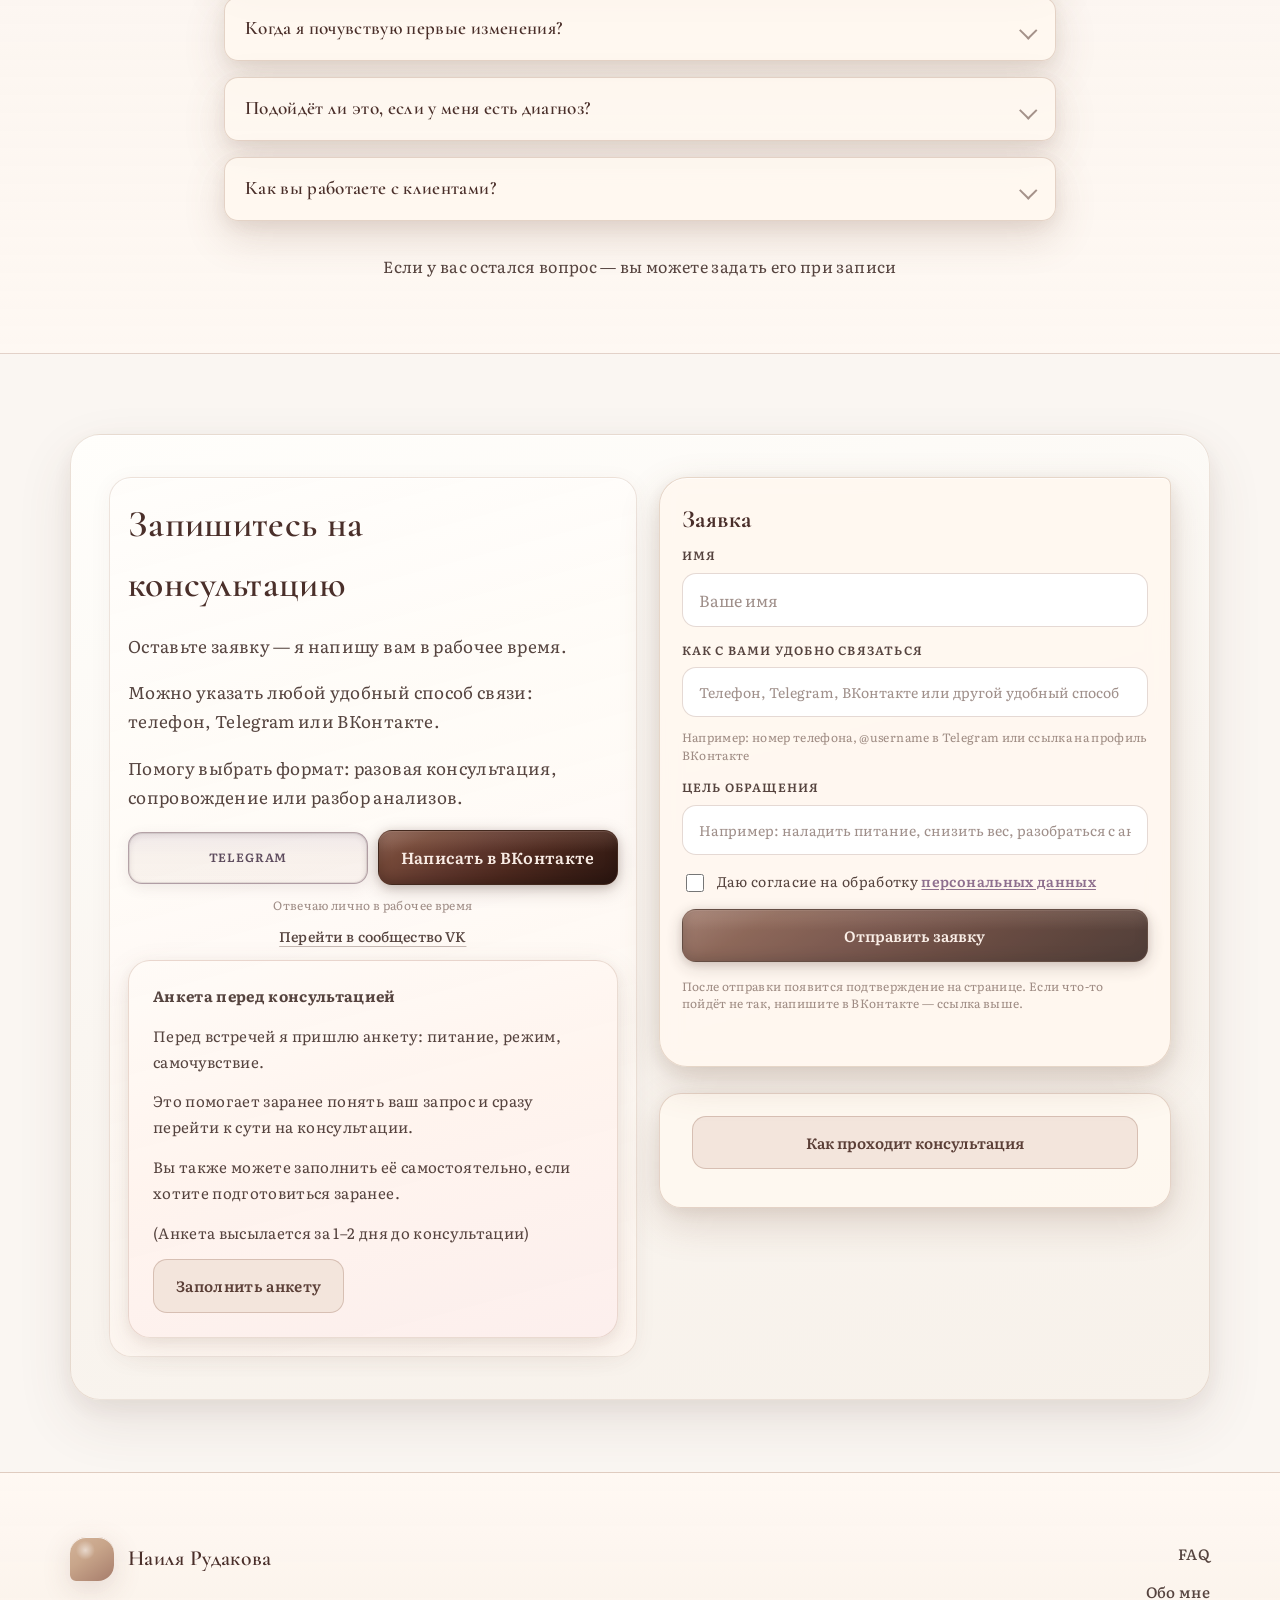
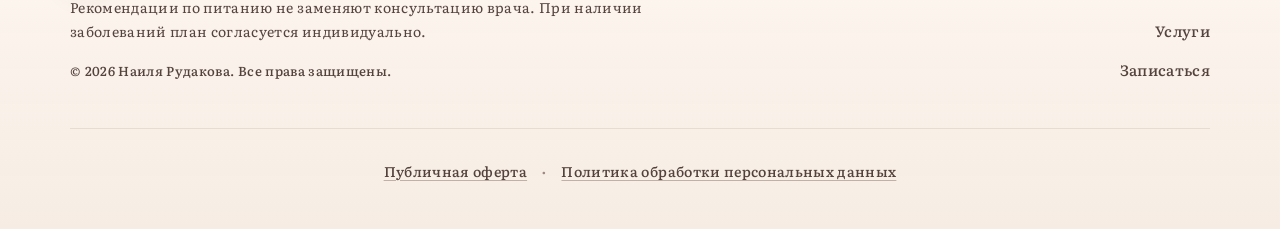
==== commit 8d661aab: "add yandex metrika counter" ====
--- a/index.html
+++ b/index.html
@@ -38,6 +38,32 @@
       gtag('js', new Date());
       gtag('config', 'G-RCGZV7D3WG');
     </script>
+
+    <!-- Yandex.Metrika counter -->
+    <script type="text/javascript">
+      (function(m,e,t,r,i,k,a){
+        m[i]=m[i]||function(){(m[i].a=m[i].a||[]).push(arguments)};
+        m[i].l=1*new Date();
+        for (var j = 0; j < document.scripts.length; j++) {
+          if (document.scripts[j].src === r) { return; }
+        }
+        k=e.createElement(t),a=e.getElementsByTagName(t)[0],k.async=1,k.src=r,a.parentNode.insertBefore(k,a)
+      })(window, document, 'script', 'https://mc.yandex.ru/metrika/tag.js', 'ym');
+      ym(112357267, 'init', {
+        ssr: true,
+        webvisor: true,
+        clickmap: true,
+        ecommerce: 'dataLayer',
+        accurateTrackBounce: true,
+        trackLinks: true
+      });
+    </script>
+    <noscript>
+      <div>
+        <img src="https://mc.yandex.ru/watch/112357267" style="position:absolute; left:-9999px;" alt="" />
+      </div>
+    </noscript>
+    <!-- /Yandex.Metrika counter -->
 
     <link rel="preconnect" href="https://fonts.googleapis.com" />
     <link rel="preconnect" href="https://fonts.gstatic.com" crossorigin />
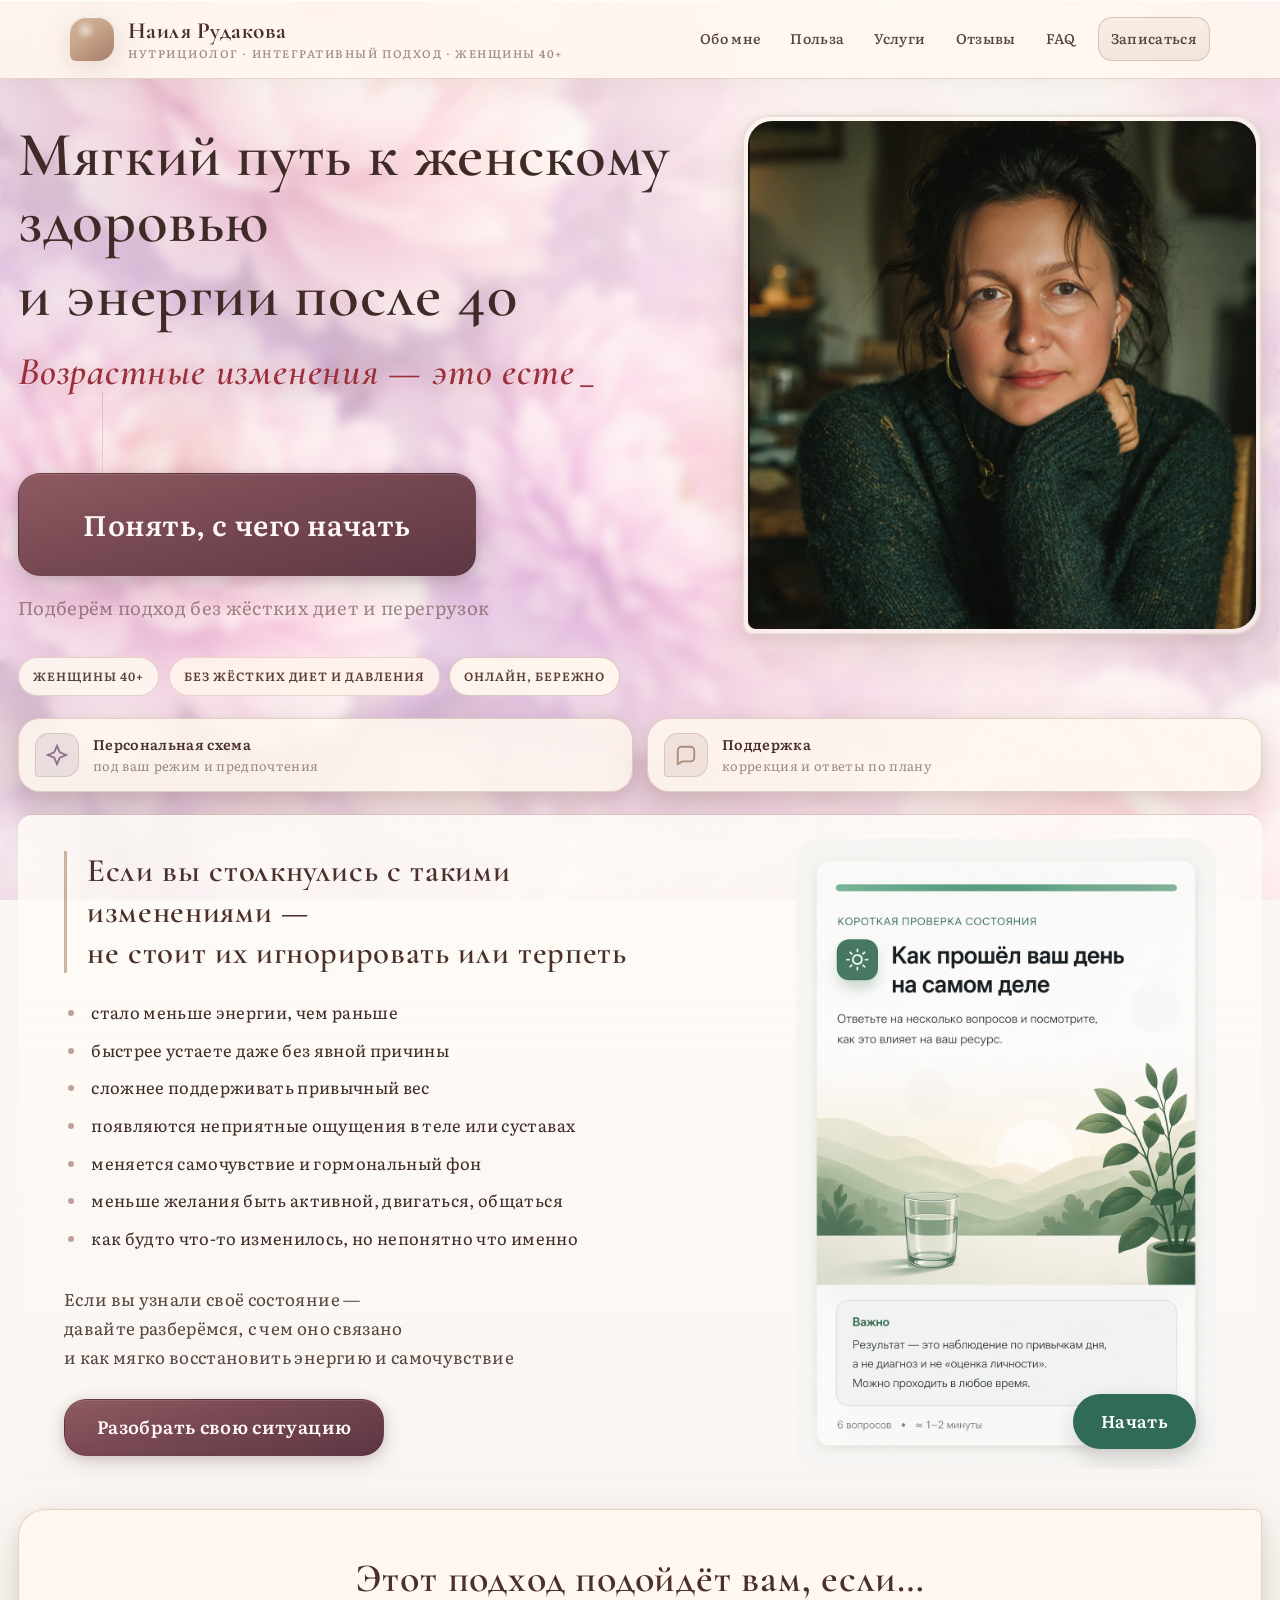
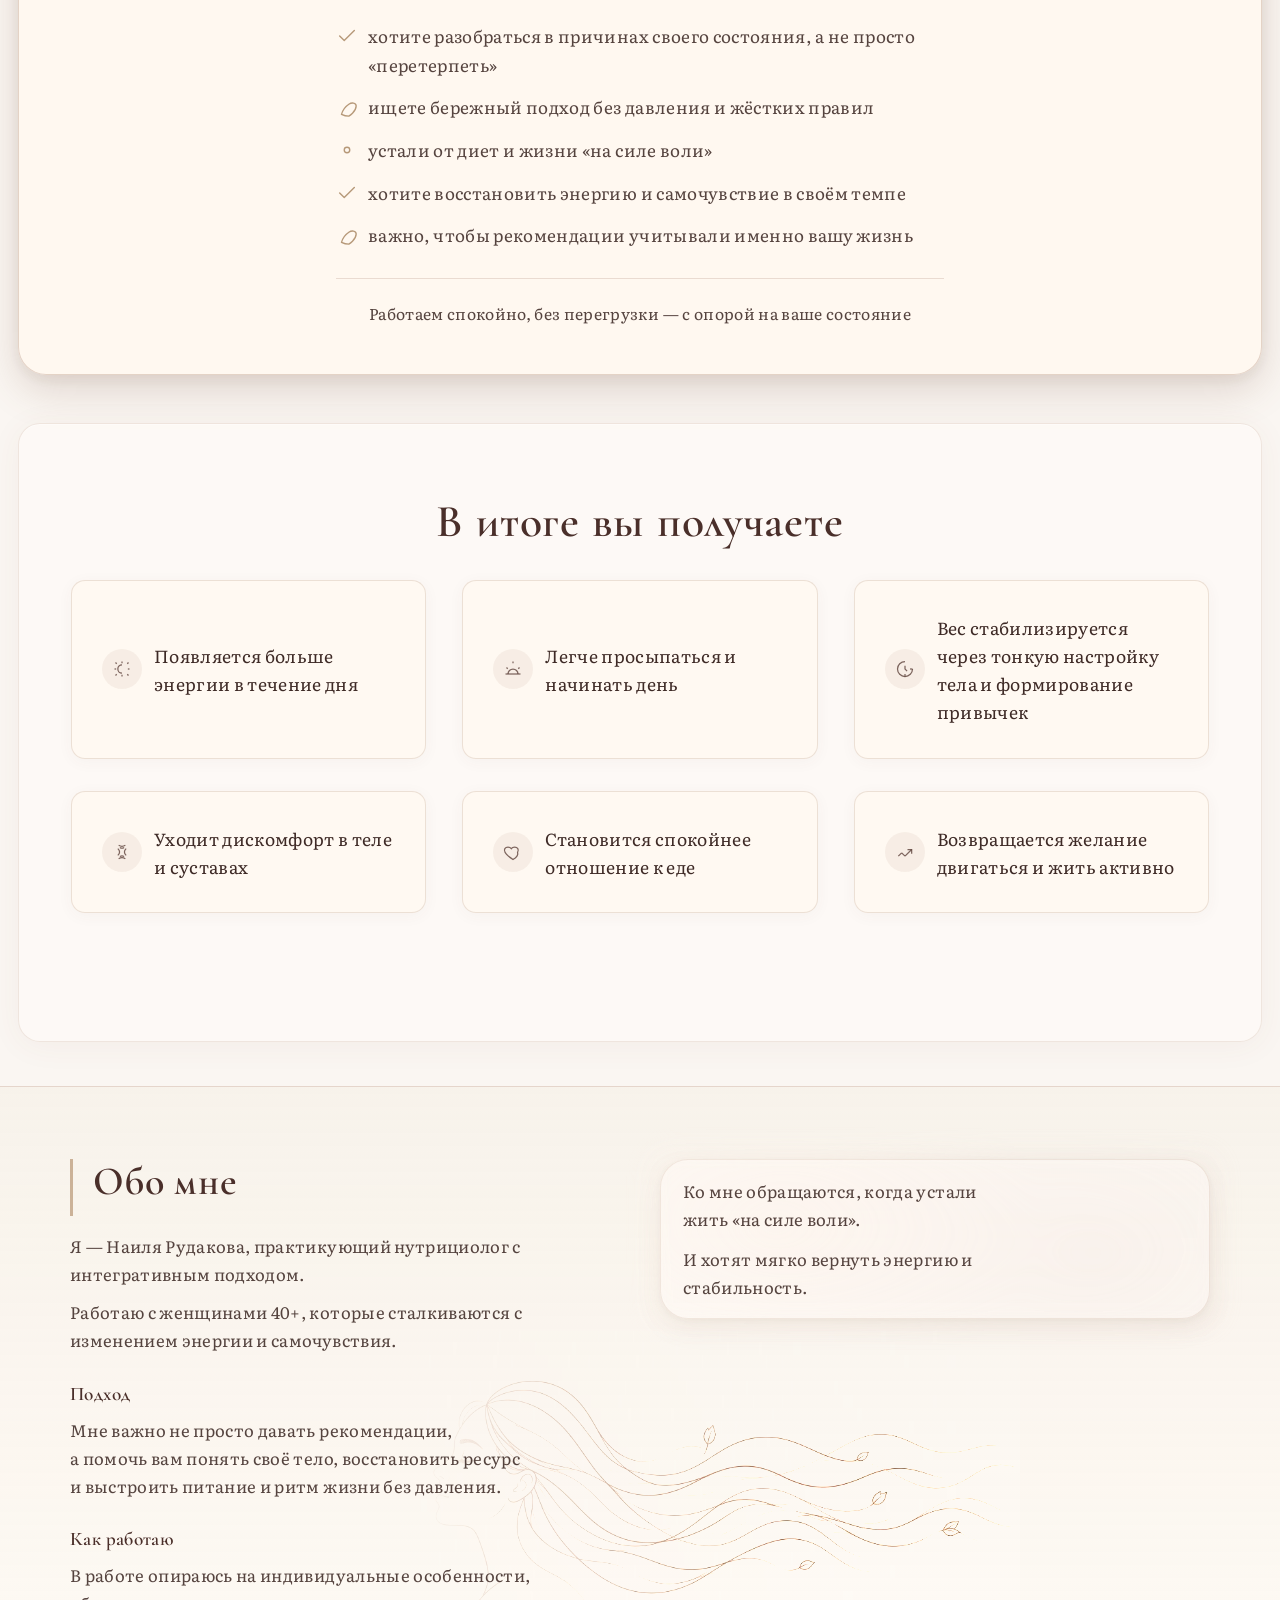
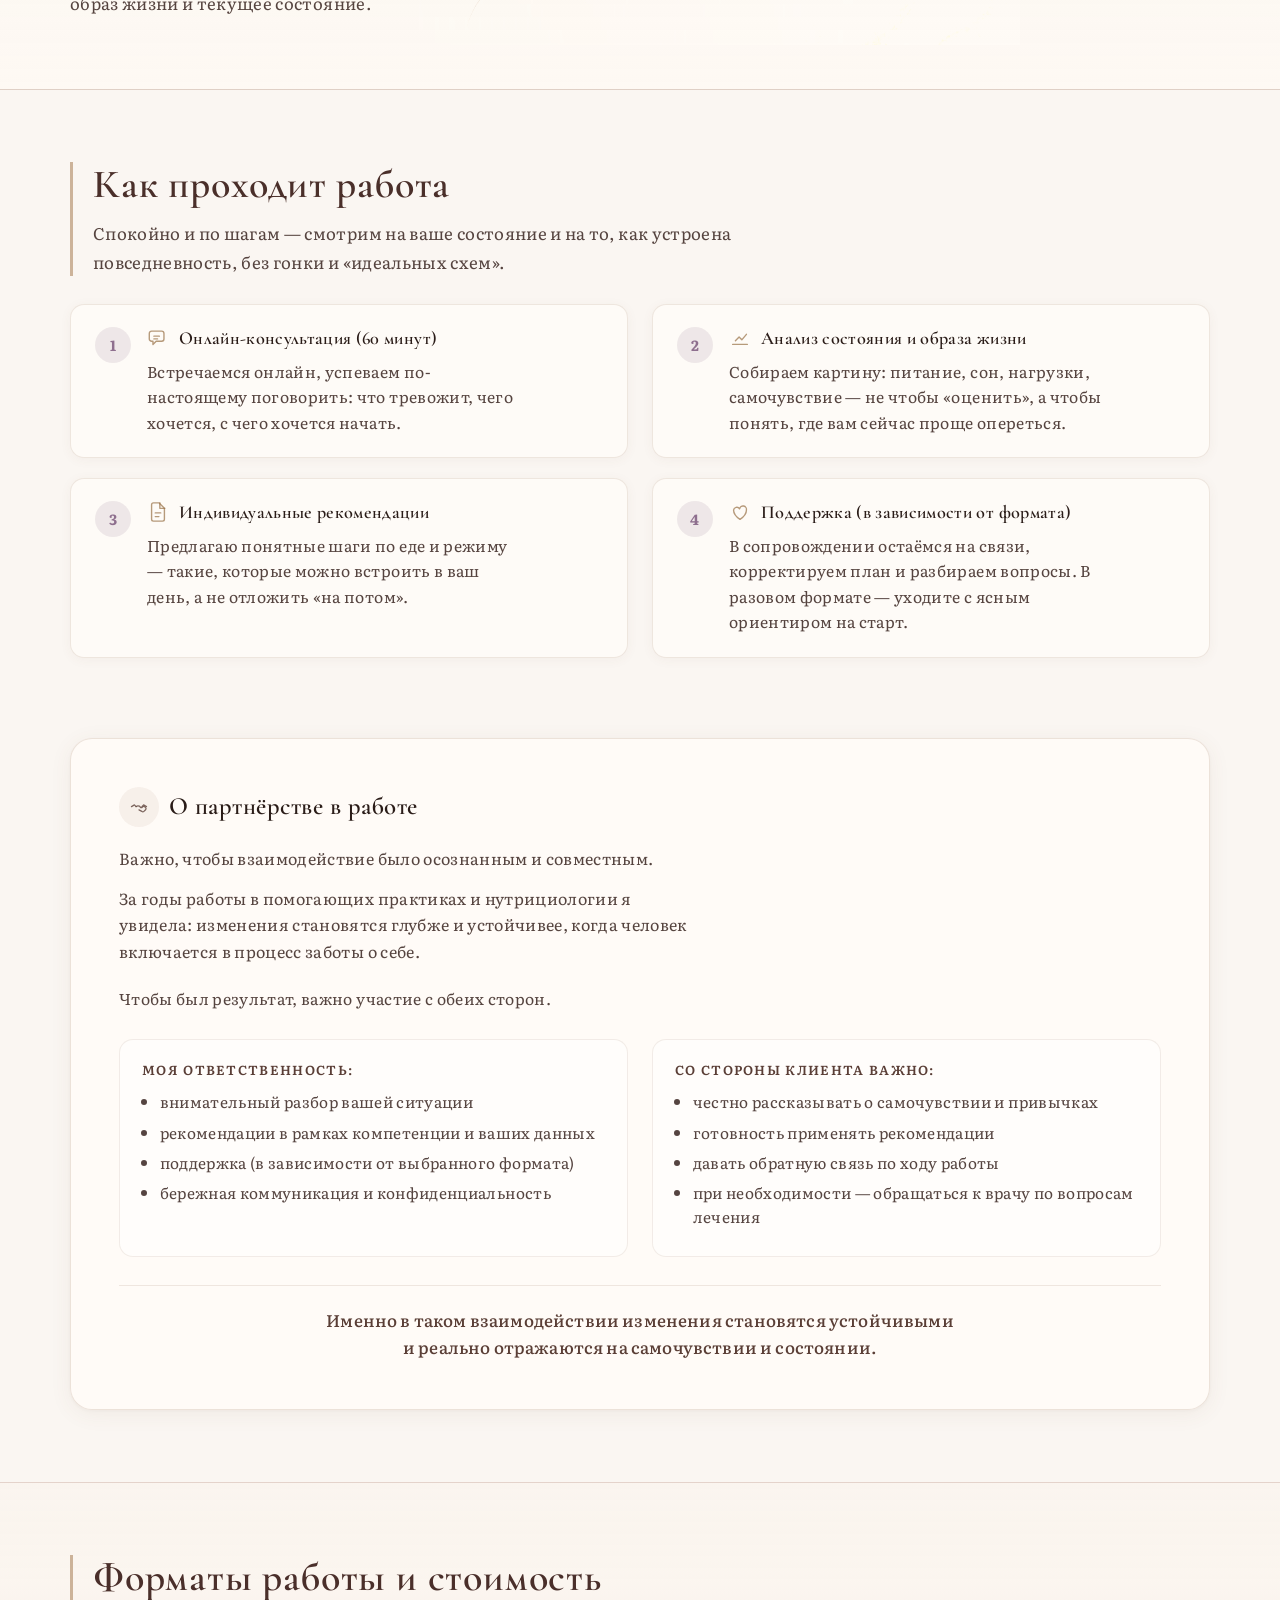
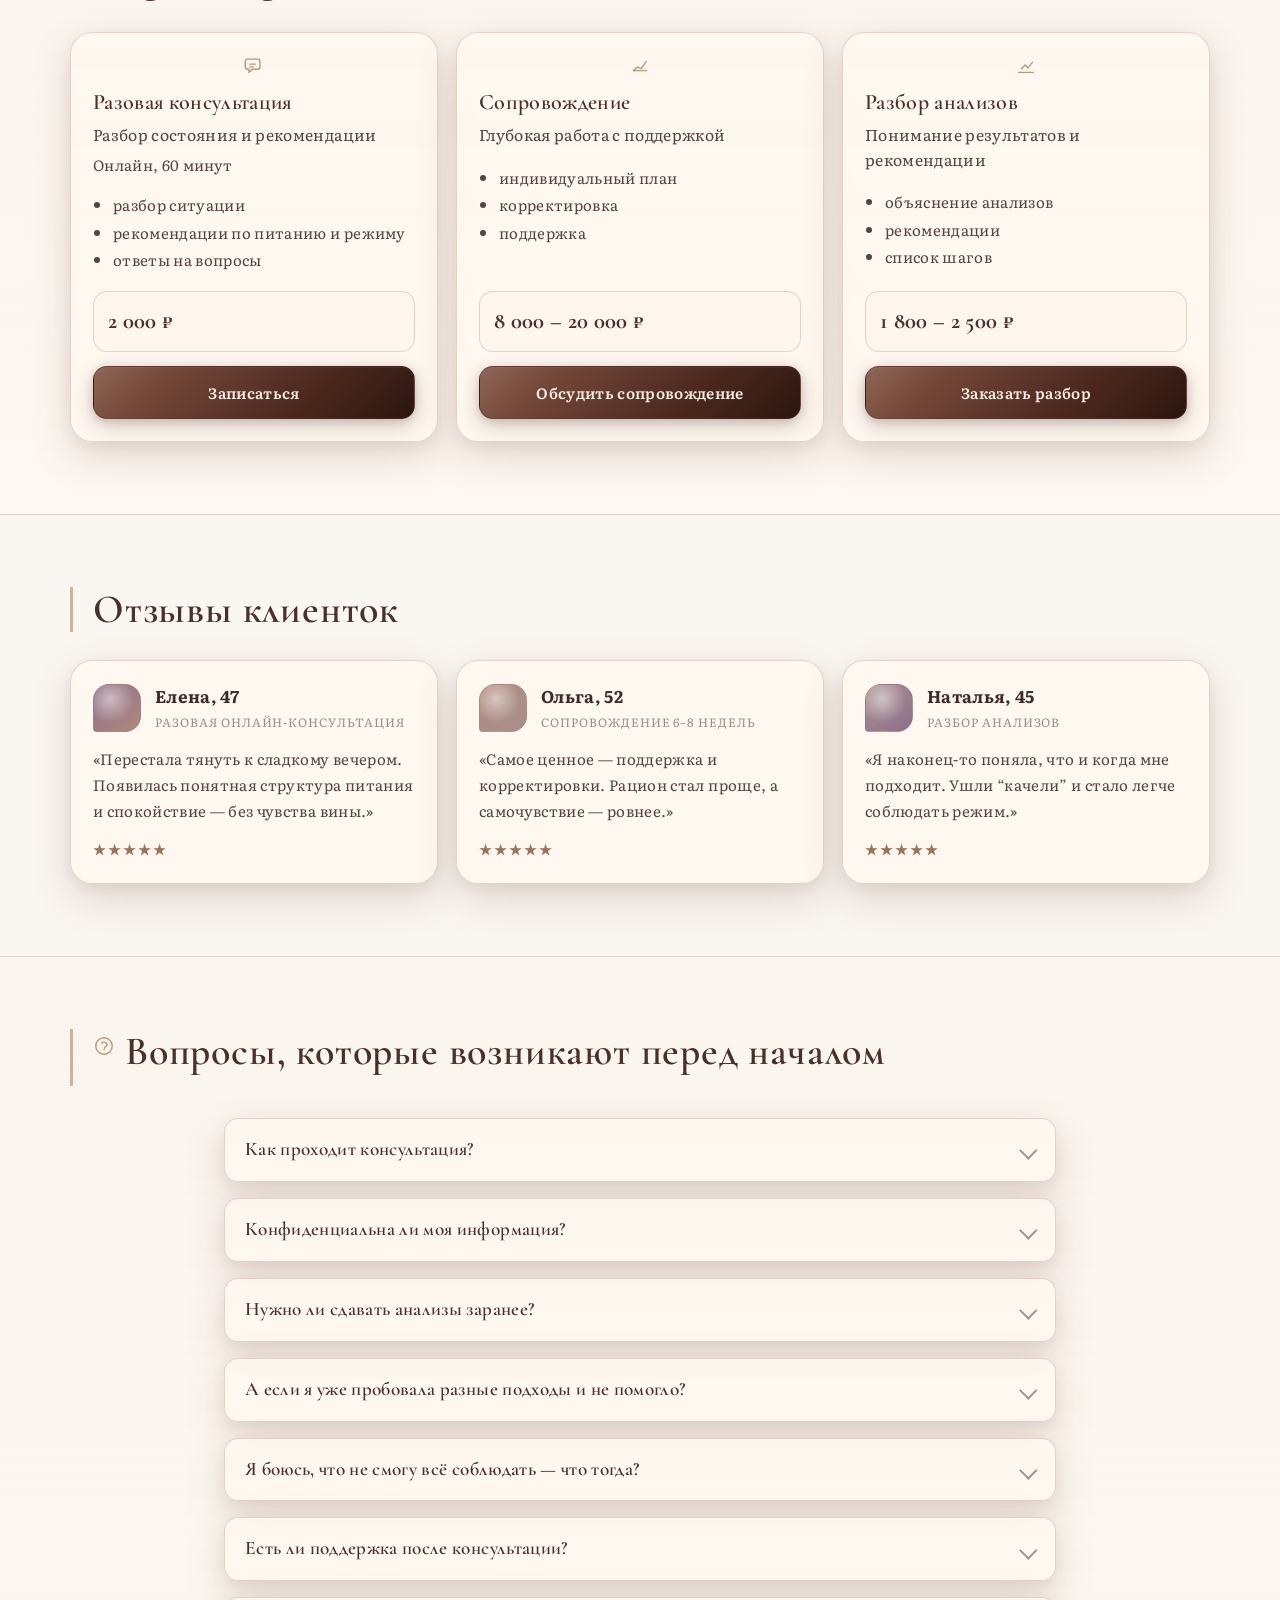
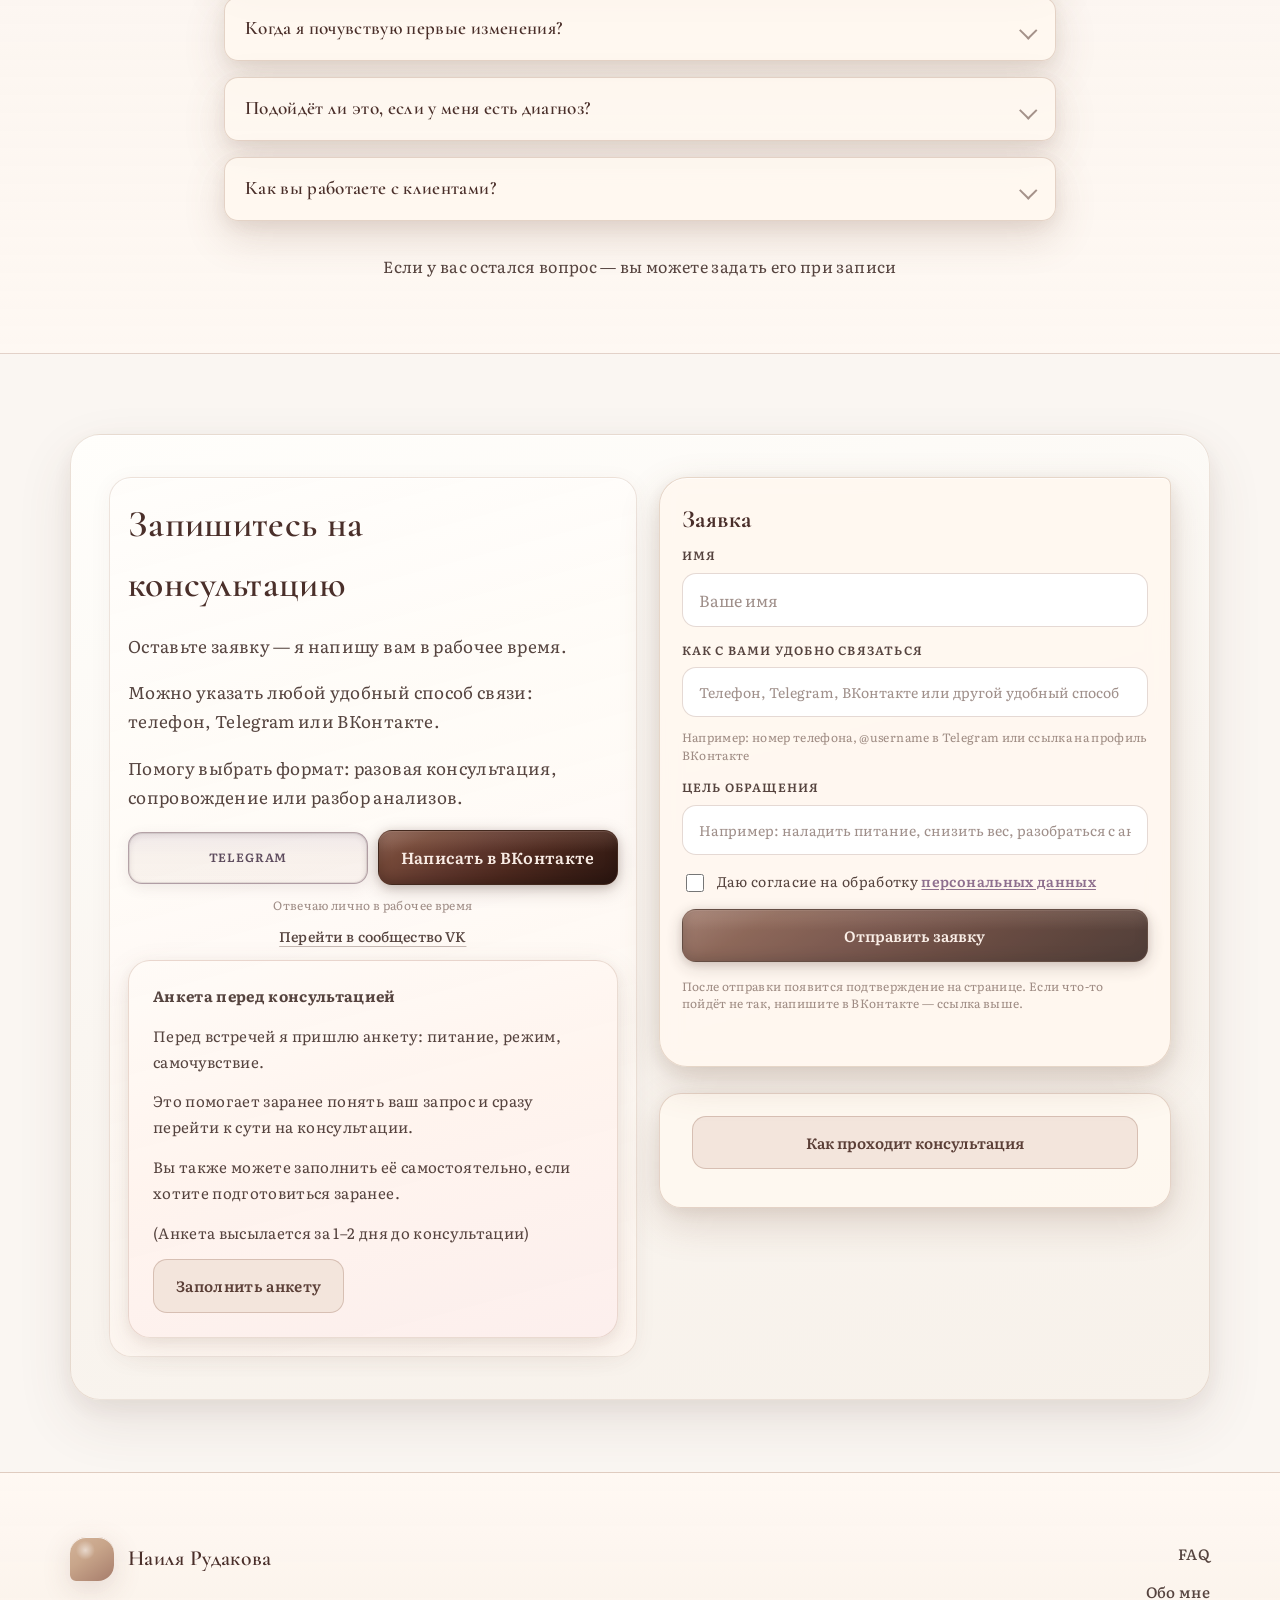
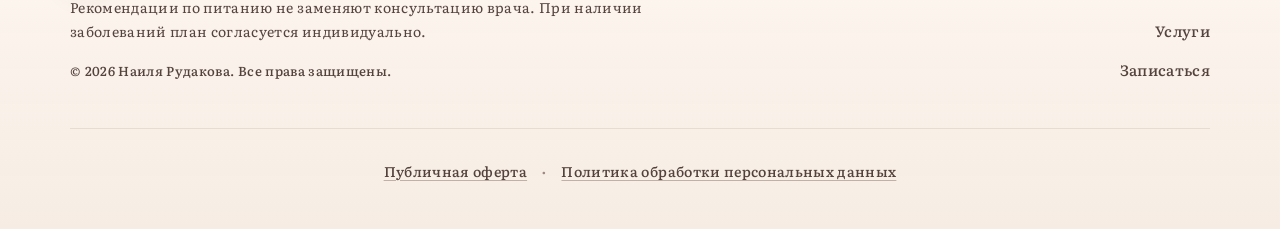
==== commit dc73f991: "add scroll to top button" ====
--- a/index.html
+++ b/index.html
@@ -999,6 +999,17 @@
       </div>
     </footer>
 
+    <button
+      type="button"
+      class="scroll-top-button"
+      id="scrollTopBtn"
+      aria-label="Наверх"
+      aria-hidden="true"
+      tabindex="-1"
+    >
+      <span class="scroll-top-button__icon" aria-hidden="true">↑</span>
+    </button>
+
     <script src="https://cdn.jsdelivr.net/npm/gsap@3.12.5/dist/gsap.min.js" defer></script>
     <script src="./script.js" defer></script>
   </body>
--- a/styles.css
+++ b/styles.css
@@ -3086,6 +3086,61 @@
   }
 }
 
+/* Плавающая кнопка «Наверх» */
+.scroll-top-button{
+  position: fixed;
+  right: max(16px, env(safe-area-inset-right));
+  bottom: max(20px, env(safe-area-inset-bottom));
+  z-index: 40;
+  width: 44px;
+  height: 44px;
+  display: inline-flex;
+  align-items: center;
+  justify-content: center;
+  margin: 0;
+  padding: 0;
+  border: 1px solid rgba(160, 120, 100, 0.35);
+  border-radius: 999px;
+  background: rgba(255, 248, 242, 0.92);
+  color: var(--heading);
+  box-shadow: 0 8px 24px rgba(100, 70, 55, 0.14);
+  cursor: pointer;
+  opacity: 0;
+  visibility: hidden;
+  pointer-events: none;
+  transform: translateY(8px);
+  transition: opacity .25s ease, transform .25s ease, visibility .25s ease, background .2s ease, box-shadow .2s ease;
+  -webkit-tap-highlight-color: transparent;
+}
+.scroll-top-button.is-visible{
+  opacity: 1;
+  visibility: visible;
+  pointer-events: auto;
+  transform: translateY(0);
+}
+.scroll-top-button:hover{
+  background: #fff9f4;
+  box-shadow: 0 10px 28px rgba(100, 70, 55, 0.18);
+}
+.scroll-top-button:focus-visible{
+  outline: 2px solid var(--accent-2);
+  outline-offset: 3px;
+}
+.scroll-top-button__icon{
+  font-size: 18px;
+  line-height: 1;
+  font-weight: 600;
+  color: var(--accent-2);
+}
+@media (max-width: 640px){
+  .scroll-top-button{
+    right: max(12px, env(safe-area-inset-right));
+    bottom: max(16px, env(safe-area-inset-bottom));
+    width: 42px;
+    height: 42px;
+  }
+}
+
 /* Reduced motion */
 @media (prefers-reduced-motion: reduce){
   html{ scroll-behavior: auto; }
@@ -3096,6 +3151,9 @@
   .reveal-on-scroll{
     transition: none;
   }
+  .scroll-top-button{
+    transition: none;
+  }
   *{
     animation-duration: .001ms !important;
     animation-iteration-count: 1 !important;
